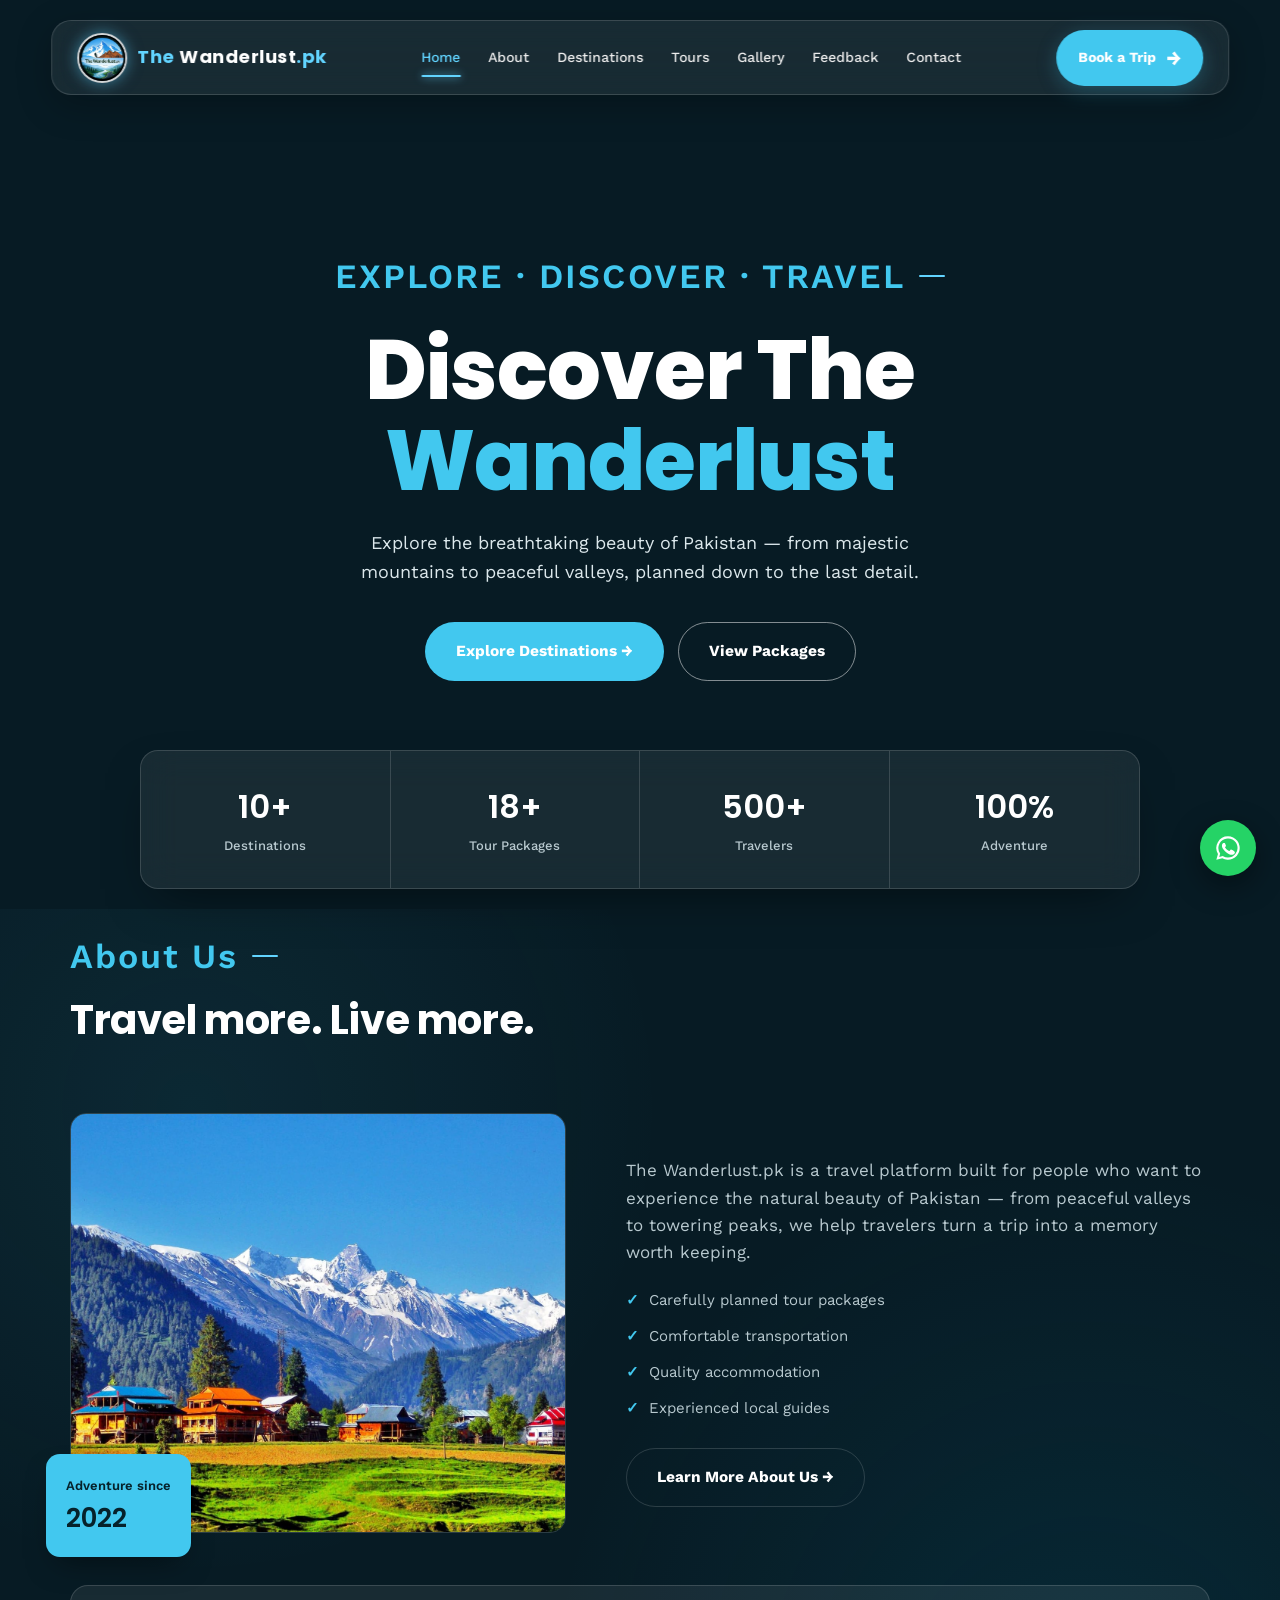
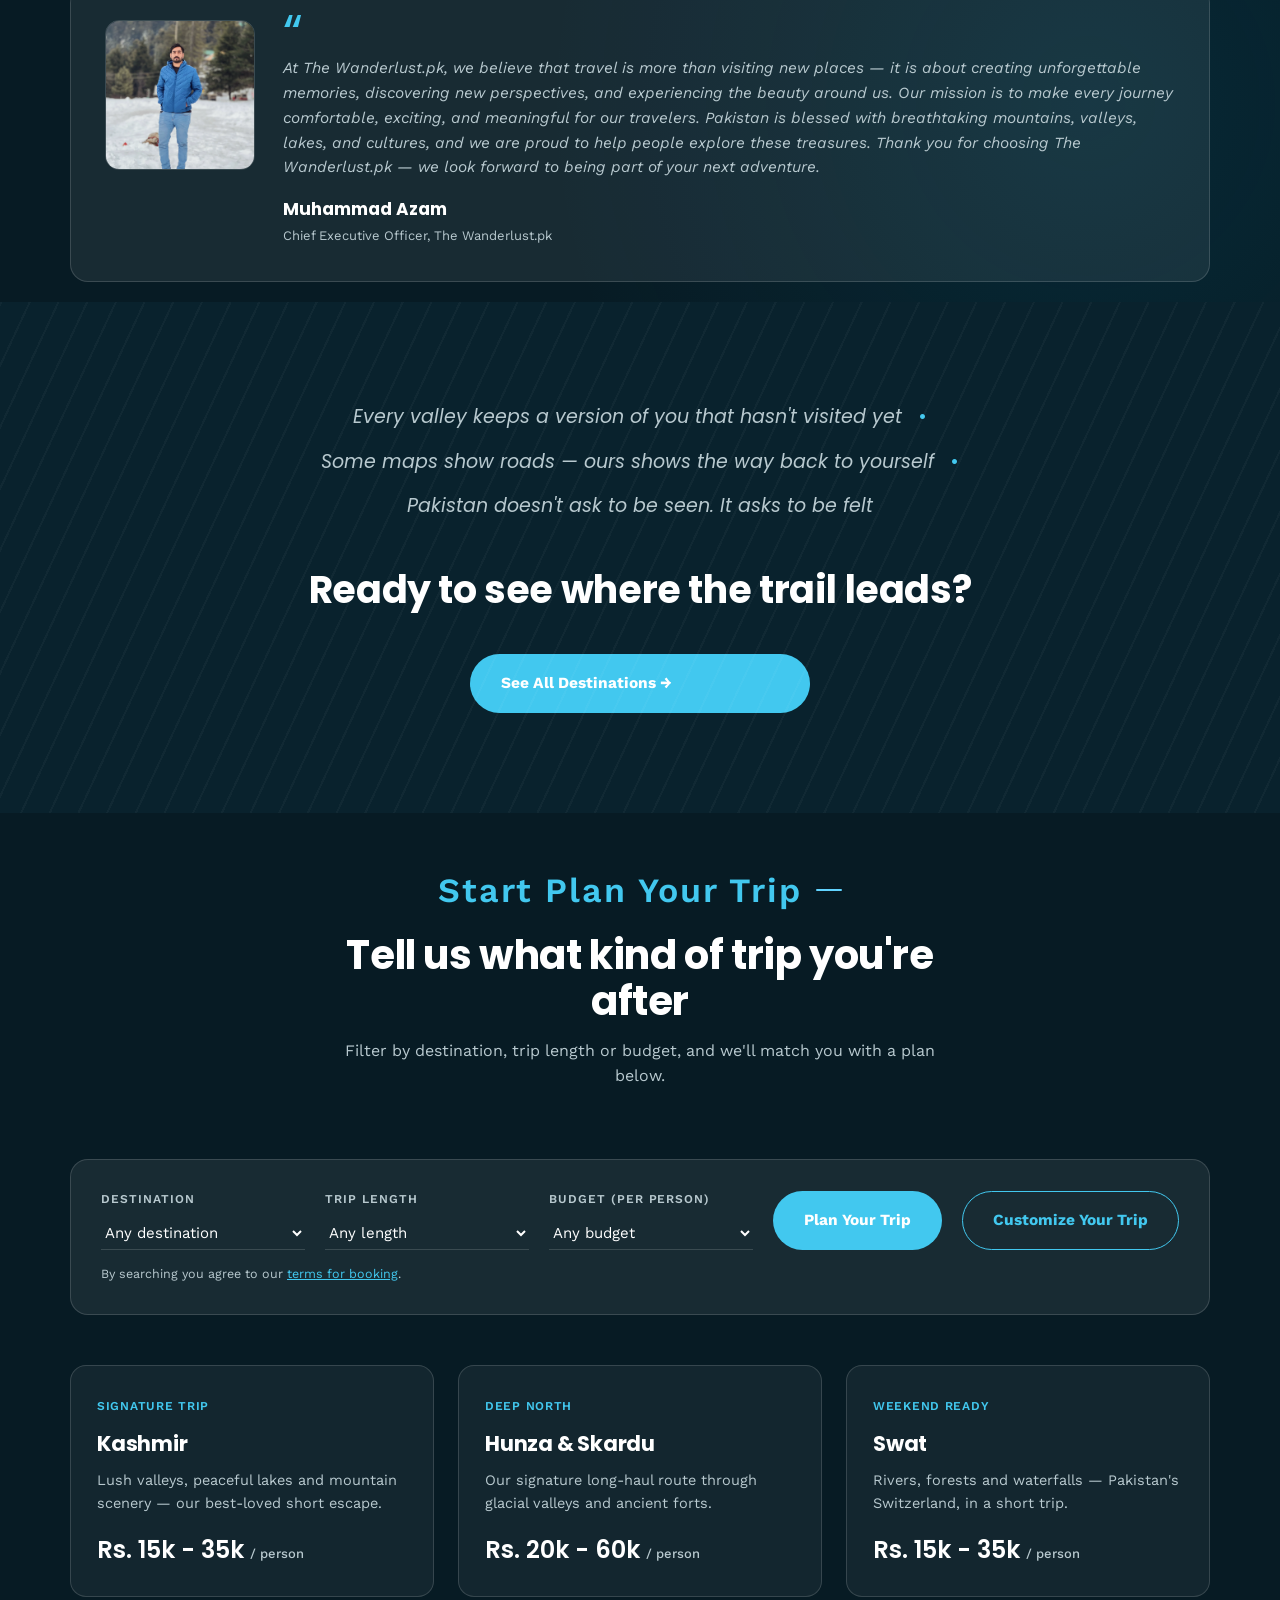
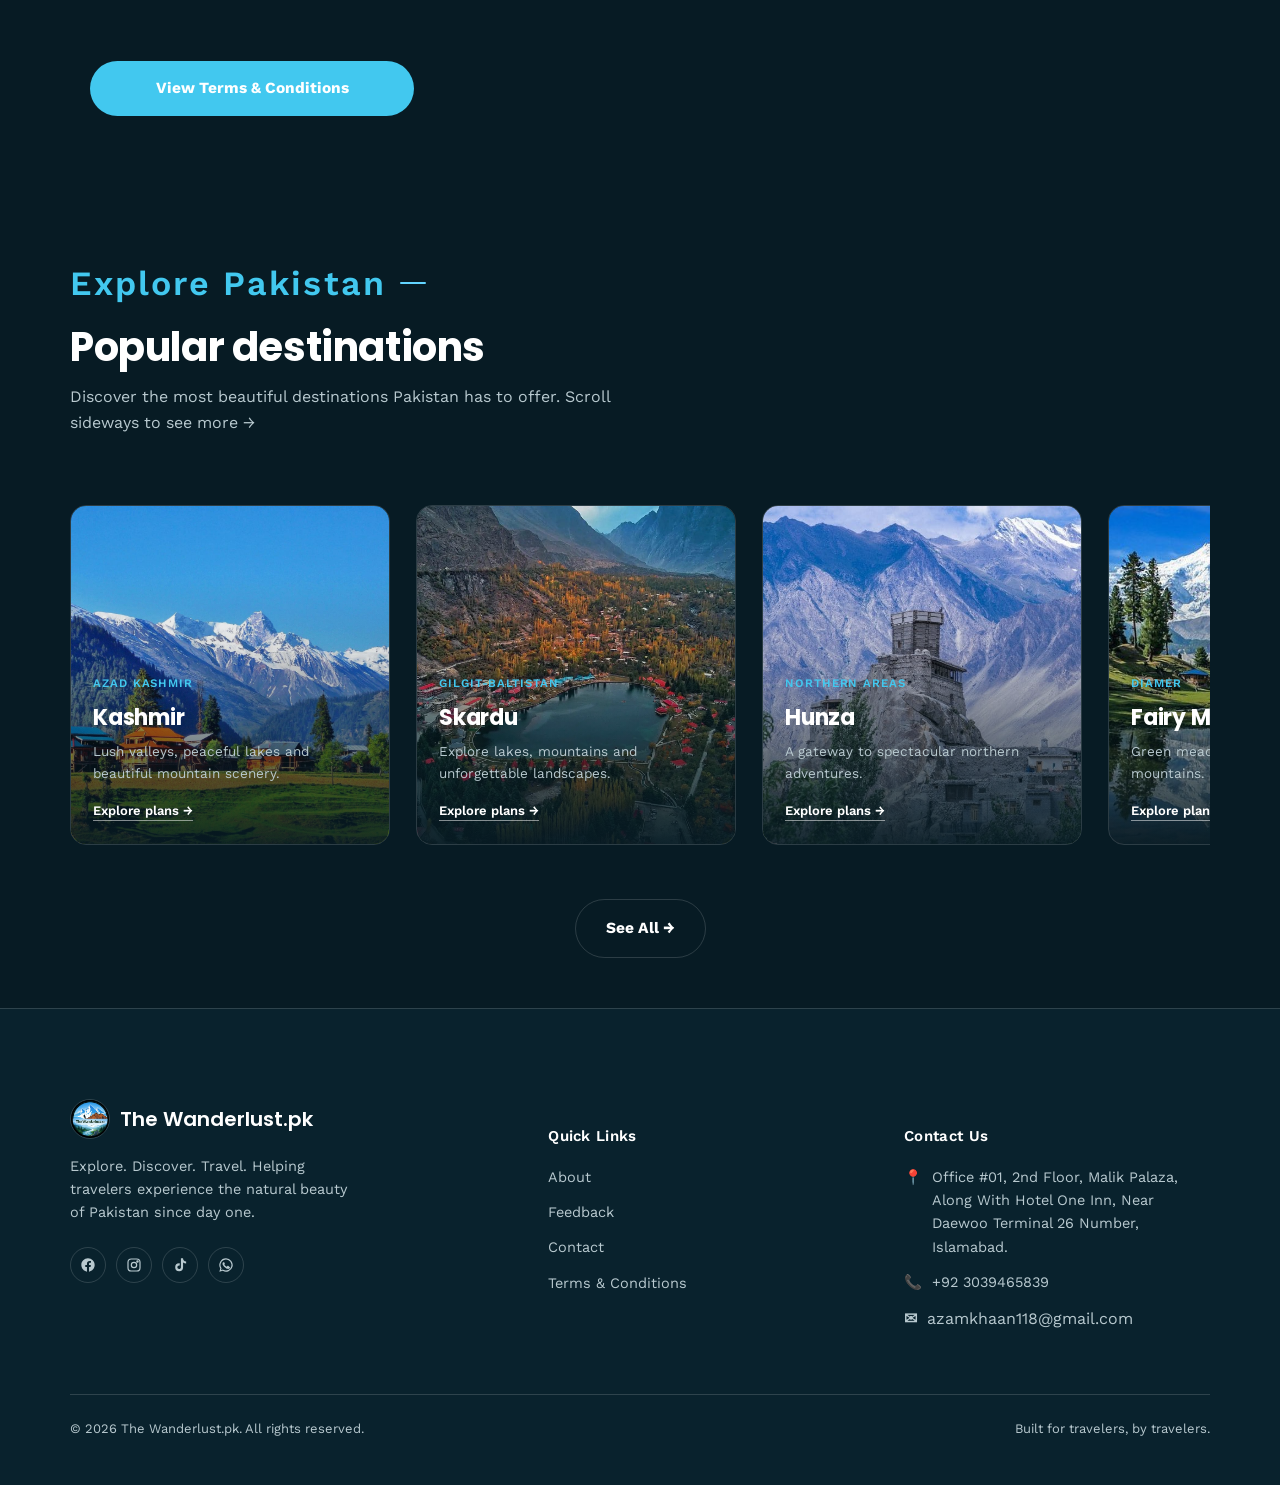
==== index.html @ 16d473d8 "Change Plan Your Trip button background color" ====
<!DOCTYPE html>
<html lang="en">

<head>
  <meta charset="UTF-8">
  <meta name="viewport" content="width=device-width, initial-scale=1.0">
  <title>The Wanderlust.pk | Explore Pakistan</title>
  <meta name="description"
    content="The Wanderlust.pk — plan guided trips to Kashmir, Hunza, Skardu, Swat and the rest of northern Pakistan.">
  <link rel="preconnect" href="https://fonts.googleapis.com">
  <link rel="preconnect" href="https://fonts.gstatic.com" crossorigin>
  <link rel="icon" type="png" href="logo.png">
  <link
    href="https://fonts.googleapis.com/css2?family=Poppins:wght@400;500;600;700;800&family=Work+Sans:wght@400;500;600;700&display=swap"
    rel="stylesheet">
  <link rel="stylesheet" href="styles.css">

  <style>
    .btn-customize {
      background: transparent;
      color: var(--cyan);
      border: 1px solid var(--cyan);
      text-decoration: none;
    }

    .btn-customize:hover {
      background: transparent;
      color: var(--cyan);
      border-color: var(--cyan);
      transform: translateY(-2px);
    }

    .btn-customize span {
      margin-left: 6px;
      font-size: 1rem;
    }

    @media (max-width: 700px) {
      .btn-customize {
        width: 100%;
        text-align: center;
      }
    }
  </style>
</head>

<body>

  <header class="navbar">
    <a href="index.html" class="logo">
      <div class="logo-circle">
        <img src="logo.jpg" alt="The Wanderlust.pk Logo">
      </div>
      <div class="logo-text"><span>The</span> Wanderlust<span>.pk</span></div>
    </a>

    <nav class="nav-links" id="navLinks">
      <a href="index.html" class="active">Home</a>
      <a href="about.html">About</a>
      <a href="destinations.html">Destinations</a>
      <a href="tours.html">Tours</a>
      <a href="Gallery.html">Gallery</a>
      <a href="feedback.html">Feedback</a>
      <a href="contact.html">Contact</a>
    </nav>

    <div class="navbar-actions">
      <a href="tours.html" class="book-btn">Book a Trip <span>→</span></a>
      <button class="menu-btn" id="menuBtn" aria-label="Open Menu">
        <span></span><span></span><span></span>
      </button>
    </div>
  </header>


  <!-- HERO -->
  <section class="hero" id="home">
    <div class="hero-slide" style="background-image:url('Skardu/IMG-20260908-WA0041.jpg'); animation-delay:0s;">
    </div>
    <div class="hero-slide" style="background-image:url('Skardu/IMG-20260908-WA0094.jpg'); animation-delay:3.57s;">
    </div>
    <div class="hero-slide" style="background-image:url('Skardu/IMG-20260908-WA0140.jpg'); animation-delay:7.14s;">
    </div>
    <div class="hero-slide"
      style="background-image:url('Skardu/IMG-20260908-WA0220 copy.jpg'); animation-delay:10.71s;">
    </div>
    <div class="hero-slide" style="background-image:url('Naran/IMG-20260908-WA0262.jpg'); animation-delay:14.29s;">
    </div>
    <div class="hero-slide" style="background-image:url('Kahsmir/IMG-20260908-WA0262.jpg'); animation-delay:17.86s;">
    </div>
    <div class="hero-slide" style="background-image:url('Kahsmir/IMG-20260908-WA0055.jpg'); animation-delay:21.43s;">
    </div>
    <div class="hero-inner">
      <div class="trail">EXPLORE · DISCOVER · TRAVEL</div>
      <h1>Discover The <em>Wanderlust</em></h1>
      <p class="lede">Explore the breathtaking beauty of Pakistan — from majestic mountains to peaceful valleys, planned
        down to the last detail.</p>
      <div class="hero-actions">
        <a href="destinations.html" class="btn btn-primary">Explore Destinations →</a>
        <a href="tours.html" class="btn btn-ghost">View Packages</a>
      </div>
    </div>
  </section>

  <div class="wrap">
    <div class="stats">
      <div><strong>10+</strong><span>Destinations</span></div>
      <div><strong>18+</strong><span>Tour Packages</span></div>
      <div><strong>500+</strong><span>Travelers</span></div>
      <div><strong>100%</strong><span>Adventure</span></div>
    </div>
  </div>

  <!-- ABOUT -->
  <section class="about" id="about">
    <div class="wrap">
      <div class="section-head">
        <div class="trail">About Us</div>
        <h2>Travel more. Live more.</h2>
      </div>
      <div class="about-grid">
        <div class="about-media">
          <img src="WhatsApp Image 2026-09-10 at 9.01.30 PM.jpeg" alt="Northern Pakistan landscape">
          <div class="badge"><span>Adventure since</span><strong>2022</strong></div>
        </div>
        <div class="about-copy">
          <p class="lead">The Wanderlust.pk is a travel platform built for people who want to experience the natural
            beauty of Pakistan — from peaceful valleys to towering peaks, we help travelers turn a trip into a memory
            worth keeping.</p>
          <ul class="checklist">
            <li>Carefully planned tour packages</li>
            <li>Comfortable transportation</li>
            <li>Quality accommodation</li>
            <li>Experienced local guides</li>
          </ul>
          <a href="about.html" class="btn btn-outline">Learn More About Us →</a>
        </div>
      </div>

      <div class="ceo-card">
        <div class="ceo-photo">
          <img src="ceo.webp" alt="Muhammad Azam, CEO of The Wanderlust.pk">
        </div>
        <div class="ceo-quote">
          <span class="quote-mark">“</span>
          <p>At The Wanderlust.pk, we believe that travel is more than visiting new places — it is about creating
            unforgettable memories, discovering new perspectives, and experiencing the beauty around us. Our mission is
            to make every journey comfortable, exciting, and meaningful for our travelers. Pakistan is blessed with
            breathtaking mountains, valleys, lakes, and cultures, and we are proud to help people explore these
            treasures. Thank you for choosing The Wanderlust.pk — we look forward to being part of your next adventure.
          </p>
          <div class="ceo-name">
            <strong>Muhammad Azam</strong>
            <span>Chief Executive Officer, The Wanderlust.pk</span>
          </div>
        </div>
      </div>
    </div>
  </section>

  <!-- SEE ALL DESTINATIONS BANNER -->
  <section class="cta-banner">
    <div class="wrap">
      <div class="phrase-row">
        <span>Every valley keeps a version of you that hasn't visited yet</span>
        <span>Some maps show roads — ours shows the way back to yourself</span>
        <span>Pakistan doesn't ask to be seen. It asks to be felt</span>
      </div>
      <h2>Ready to see where the trail leads?</h2>
      <a href="destinations.html" class="btn btn-primary">See All Destinations →</a>
    </div>
  </section>

  <!-- START PLAN YOUR TRIP -->
  <section class="section" id="plan">
    <div class="wrap">
      <div class="section-head center">
        <div class="trail" style="justify-content:center">Start Plan Your Trip</div>
        <h2>Tell us what kind of trip you're after</h2>
        <p>Filter by destination, trip length or budget, and we'll match you with a plan below.</p>
      </div>

      <div class="plan-filter">
        <div class="finder-field">
          <label>Destination</label>
          <select id="planDest">
            <option value="">Any destination</option>
            <option>Naran</option>
            <option>Kashmir</option>
            <option>Swat</option>
            <option>Kumrat</option>
            <option>Murree</option>
            <option>Hunza</option>
            <option>Fairy Meadows</option>
            <option>Skardu</option>
            <option>Astore</option>
            <option>Minimarg</option>
          </select>
        </div>
        <div class="finder-field">
          <label>Trip length</label>
          <select id="planDays">
            <option value="">Any length</option>
            <option value="3">3 Days</option>
            <option value="4">4 Days</option>
            <option value="5">5 Days</option>
            <option value="6">6 Days</option>
            <option value="7">7 Days</option>
            <option value="8">8 Days</option>
          </select>
        </div>
        <div class="finder-field">
          <label>Budget (per person)</label>
          <select id="planBudget">
            <option value="">Any budget</option>
            <option value="20000">Up to Rs. 20,000</option>
            <option value="28000">Up to Rs. 28,000</option>
            <option value="36000">Up to Rs. 36,000</option>
            <option value="41000">Up to Rs. 41,000</option>
          </select>
        </div>
        <a href="tours.html" id="planTripBtn" class="btn btn-primary">Plan Your Trip</a>
        <a href="https://wa.me/923039465839?text=Hello%20The%20Wanderlust.pk%21%20I%20would%20like%20to%20customize%20my%20trip.%20Please%20help%20me%20plan%20a%20trip%20according%20to%20my%20destination%2C%20dates%2C%20duration%2C%20group%20size%2C%20and%20budget."
          class="btn btn-customize" target="_blank" rel="noopener">
          Customize Your Trip </a>
        <p class="terms-note">By searching you agree to our <a href="terms.html" target="_blank">terms for booking</a>.
        </p>
      </div>

      <div class="trip-cards">
        <div class="trip-card">

          <span class="tag">SIGNATURE TRIP</span>
          <h3>Kashmir </h3>
          <p>Lush valleys, peaceful lakes and mountain scenery — our best-loved short escape.</p>
          <div class="price">Rs. 15k - 35k <span>/ person</span></div>
        </div>
        <div class="trip-card">
          <span class="tag">DEEP NORTH</span>
          <h3>Hunza &amp; Skardu </h3>
          <p>Our signature long-haul route through glacial valleys and ancient forts.</p>
          <div class="price">Rs. 20k - 60k <span>/ person</span></div>
        </div>
        <div class="trip-card">
          <span class="tag">WEEKEND READY</span>
          <h3>Swat</h3>
          <p>Rivers, forests and waterfalls — Pakistan's Switzerland, in a short trip.</p>
          <div class="price">Rs. 15k - 35k <span>/ person </span></div>
        </div>
        <div class="cta-buttons">
          <a href="terms.html" class="btn btn-primary" target="_blank">View Terms &
            Conditions</a>
        </div>
      </div>

    </div>
  </section>

  <!-- DESTINATIONS -->
  <section class="section" id="destinations">
    <div class="wrap">
      <div class="section-head">
        <div class="trail">Explore Pakistan</div>
        <h2>Popular destinations</h2>
        <p>Discover the most beautiful destinations Pakistan has to offer. Scroll sideways to see more →</p>
      </div>
      <div class="dest-grid">
        <a class="dest-card" href="tours.html">
          <img src="WhatsApp Image 2026-09-10 at 9.01.30 PM.jpeg" alt="Kashmir">
          <div class="dest-body">
            <div class="region">AZAD KASHMIR</div>
            <h3>Kashmir</h3>
            <p>Lush valleys, peaceful lakes and beautiful mountain scenery.</p>
            <span class="go">Explore plans →</span>
          </div>
        </a>
        <a class="dest-card" href="tours.html">
          <img src="WhatsApp Image 2026-09-10 at 9.14.26 PM.jpeg" alt="Skardu">
          <div class="dest-body">
            <div class="region">GILGIT-BALTISTAN</div>
            <h3>Skardu</h3>
            <p>Explore lakes, mountains and unforgettable landscapes.</p>
            <span class="go">Explore plans →</span>
          </div>
        </a>
        <a class="dest-card" href="tours.html">
          <img src="WhatsApp Image 2026-09-10 at 9.17.02 PM copy.jpeg" alt="Hunza">
          <div class="dest-body">
            <div class="region">NORTHERN AREAS</div>
            <h3>Hunza</h3>
            <p>A gateway to spectacular northern adventures.</p>
            <span class="go">Explore plans →</span>
          </div>
        </a>
        <a class="dest-card" href="tours.html">
          <img src="WhatsApp Image 2026-09-10 at 9.13.45 PM.jpeg" alt="Fairy Meadows">
          <div class="dest-body">
            <div class="region">DIAMER</div>
            <h3>Fairy Meadows</h3>
            <p>Green meadows surrounded by towering mountains.</p>
            <span class="go">Explore plans →</span>
          </div>
        </a>
        <a class="dest-card" href="tours.html">
          <img src="WhatsApp Image 2026-09-10 at 9.06.08 PM.jpeg" alt="Naran and Kaghan">
          <div class="dest-body">
            <div class="region">KHYBER PAKHTUNKHWA</div>
            <h3>Naran &amp; Kaghan</h3>
            <p>Scenic valleys, lakes and beautiful mountain views.</p>
            <span class="go">Explore plans →</span>
          </div>
        </a>
        <a class="dest-card" href="tours.html">
          <img src="WhatsApp Image 2026-09-10 at 9.08.07 PM.jpeg" alt="Swat">
          <div class="dest-body">
            <div class="region">KHYBER PAKHTUNKHWA</div>
            <h3>Swat</h3>
            <p>Rivers, forests, waterfalls and scenic valleys.</p>
            <span class="go">Explore plans →</span>
          </div>
        </a>
      </div>
      <div class="see-all-row">
        <a href="destinations.html" class="btn btn-outline">See All →</a>
      </div>
    </div>
  </section>

  <!-- FOOTER -->
  <footer id="contact">
    <div class="wrap">
      <div class="footer-grid">
        <div>
          <div class="footer-logo"><span class="logo-mark"><img src="logo.jpg" alt="The Wanderlust.pk logo"></span>The
            Wanderlust.pk</div>
          <p class="tag">Explore. Discover. Travel. Helping travelers experience the natural beauty of Pakistan since
            day one.</p>
          <div class="social-row">
            <a href="https://web.facebook.com/people/The-Wanderlustpk/100090912350162/?ref=PROFILE_EDIT_xav_ig_profile_page_web"
              target="_blank" rel="noopener" aria-label="Facebook">
              <svg viewBox="0 0 24 24" width="16" height="16" fill="currentColor">
                <path
                  d="M22 12.06C22 6.5 17.52 2 12 2S2 6.5 2 12.06c0 5 3.66 9.15 8.44 9.94v-7.03H7.9v-2.91h2.54V9.85c0-2.5 1.49-3.89 3.78-3.89 1.1 0 2.24.2 2.24.2v2.46h-1.26c-1.24 0-1.63.77-1.63 1.56v1.88h2.78l-.44 2.91h-2.34V22c4.78-.79 8.44-4.94 8.44-9.94Z" />
              </svg>
            </a>
            <a href="https://www.instagram.com/the_wanderlust.pk/" target="_blank" rel="noopener"
              aria-label="Instagram">
              <svg viewBox="0 0 24 24" width="16" height="16" fill="none" stroke="currentColor" stroke-width="1.8">
                <rect x="3" y="3" width="18" height="18" rx="5" />
                <circle cx="12" cy="12" r="4" />
                <circle cx="17.2" cy="6.8" r="1" />
              </svg>
            </a>
            <a href="https://www.tiktok.com/@thewanderlust.pk?_r=1&_t=ZN-99Yzkz6ERDq" target="_blank" rel="noopener"
              aria-label="TikTok">
              <svg viewBox="0 0 24 24" width="16" height="16" fill="currentColor">
                <path
                  d="M16.5 2h-3.1v13.3c0 1.5-1.2 2.7-2.7 2.7a2.7 2.7 0 0 1-2.7-2.7 2.7 2.7 0 0 1 2.7-2.7c.3 0 .6 0 .9.1v-3.2a5.9 5.9 0 0 0-.9-.1A5.9 5.9 0 0 0 4.8 15.3a5.9 5.9 0 0 0 5.9 5.9 5.9 5.9 0 0 0 5.9-5.9V8.4a8 8 0 0 0 4.6 1.4V6.7a4.9 4.9 0 0 1-4.7-4.7Z" />
              </svg>
            </a>
            <a href="https://wa.me/923039465839" target="_blank" rel="noopener" aria-label="WhatsApp">
              <svg viewBox="0 0 24 24" width="16" height="16" fill="currentColor">
                <path
                  d="M12 2a10 10 0 0 0-8.6 15.1L2 22l5.1-1.3A10 10 0 1 0 12 2Zm0 18.2a8.2 8.2 0 0 1-4.2-1.1l-.3-.2-3 .8.8-2.9-.2-.3A8.2 8.2 0 1 1 12 20.2Zm4.5-6.1c-.2-.1-1.5-.7-1.7-.8-.2-.1-.4-.1-.6.1-.2.2-.7.8-.8 1-.2.2-.3.2-.5.1a6.7 6.7 0 0 1-2-1.2 7.4 7.4 0 0 1-1.4-1.7c-.1-.2 0-.4.1-.5l.4-.4c.1-.1.2-.3.2-.4.1-.2 0-.3 0-.5l-.7-1.7c-.2-.4-.4-.4-.6-.4h-.5c-.2 0-.5.1-.7.3-.2.2-.9.9-.9 2.2s1 2.6 1.1 2.7c.1.2 2 3 4.7 4.2.7.3 1.2.5 1.6.6.7.2 1.3.2 1.8.1.5-.1 1.5-.6 1.7-1.2.2-.6.2-1.1.2-1.2-.1-.1-.2-.2-.5-.3Z" />
              </svg>
            </a>
          </div>
        </div>
        <div>
          <h5>Quick Links</h5>
          <ul>
            <li><a href="about.html">About</a></li>
            <li><a href="feedback.html" id="feedback">Feedback</a></li>
            <li><a href="contact.html">Contact</a></li>
            <li><a href="terms.html" target="_blank"> Terms & Conditions </a></li>
          </ul>
        </div>
        <div>
          <h5>Contact Us</h5>
          <ul class="contact-list">
            <li><span class="ic">📍</span> Office #01, 2nd Floor, Malik Palaza,
              Along With Hotel One Inn, Near Daewoo Terminal 26 Number, Islamabad. </li>
            <li><span class="ic">📞</span> +92 3039465839</li>
            <a href="https://mail.google.com/mail/?view=cm&fs=1&to=azamkhaan118@gmail.com" target="_blank"
              rel="noopener">
              <strong>✉</strong>&nbsp; azamkhaan118@gmail.com
            </a>
            <li>
          </ul>
        </div>
      </div>

      <button class="top-btn" id="topBtn" aria-label="Back to top">↑</button>
      <a href="https://wa.me/923039465839" target="_blank" rel="noopener" class="wa-float"
        aria-label="Chat on WhatsApp"><svg viewBox="0 0 24 24" fill="currentColor">
          <path
            d="M12 2a10 10 0 0 0-8.6 15.1L2 22l5.1-1.3A10 10 0 1 0 12 2Zm0 18.2a8.2 8.2 0 0 1-4.2-1.1l-.3-.2-3 .8.8-2.9-.2-.3A8.2 8.2 0 1 1 12 20.2Zm4.5-6.1c-.2-.1-1.5-.7-1.7-.8-.2-.1-.4-.1-.6.1-.2.2-.7.8-.8 1-.2.2-.3.2-.5.1a6.7 6.7 0 0 1-2-1.2 7.4 7.4 0 0 1-1.4-1.7c-.1-.2 0-.4.1-.5l.4-.4c.1-.1.2-.3.2-.4.1-.2 0-.3 0-.5l-.7-1.7c-.2-.4-.4-.4-.6-.4h-.5c-.2 0-.5.1-.7.3-.2.2-.9.9-.9 2.2s1 2.6 1.1 2.7c.1.2 2 3 4.7 4.2.7.3 1.2.5 1.6.6.7.2 1.3.2 1.8.1.5-.1 1.5-.6 1.7-1.2.2-.6.2-1.1.2-1.2-.1-.1-.2-.2-.5-.3Z" />
        </svg></a>

      <div class="footer-bottom">
        <span>© 2026 The Wanderlust.pk. All rights reserved.</span>
        <span>Built for travelers, by travelers.</span>
      </div>
      <script src="common.js"></script>
      <script src="animation-stats.js"></script>
      <script src="tours-page.js"></script>
      <script>
        // Plan Your Trip: send the selected filters to tours.html as URL params
        (function () {
          var btn = document.getElementById('planTripBtn');
          if (!btn) return;
          btn.addEventListener('click', function (e) {
            e.preventDefault();
            var params = new URLSearchParams();
            var dest = document.getElementById('planDest').value;
            var days = document.getElementById('planDays').value;
            var budget = document.getElementById('planBudget').value;
            if (dest) params.set('dest', dest);
            if (days) params.set('days', days);
            if (budget) params.set('budget', budget);
            var qs = params.toString();
            window.location.href = 'tours.html' + (qs ? '?' + qs : '');
          });
        })();
      </script>
  </footer>



</body>

</html>
---- styles.css ----
:root {
  --dark: #071b24;
  --dark-2: #09222d;
  --blue: #087ea4;
  --cyan: #42c8ef;
  --light-blue: #62d4ff;
  --soft: #b8c9cf;
  --white: #ffffff;
  --ink: #06222b;
  --glass: rgba(255, 255, 255, .07);
  --glass-2: rgba(255, 255, 255, .05);
  --border: rgba(255, 255, 255, .15);
  --shadow: 0 20px 50px -20px rgba(0, 0, 0, .55);
}

/* Elements that always sit on the photo hero stay fixed regardless of theme —
   see hardcoded colors on .hero, .hero-actions .btn-ghost, .navbar, .wa-float */
* {
  box-sizing: border-box;
}

html {
  scroll-behavior: smooth;
}

body {
  margin: 0;
  font-family: 'Work Sans', sans-serif;
  color: var(--soft);
  background: var(--dark);
  line-height: 1.6;
  overflow-x: hidden;
  transition: background-color .35s ease, color .35s ease;
}

body * {
  transition: background-color .3s ease, border-color .3s ease, color .3s ease;
}

h1,
h2,
h3,
h4 {
  font-family: 'Poppins', sans-serif;
  font-weight: 700;
  margin: 0;
  color: var(--white);
  letter-spacing: -0.01em;
}

p {
  margin: 0;
}

a {
  color: inherit;
  text-decoration: none;
}

img {
  max-width: 100%;
  display: block;
}

ul {
  margin: 0;
  padding: 0;
  list-style: none;
}

button {
  font-family: inherit;
  cursor: pointer;
}

.wrap {
  max-width: 1180px;
  margin: 0 auto;
  padding: 20px 20px;
}

@media (max-width:480px) {
  .wrap {
    padding: 20px 16px;
  }
}

:focus-visible {
  outline: 2px solid var(--cyan);
  outline-offset: 3px;
}

@media (prefers-reduced-motion: reduce) {
  * {
    animation-duration: 0.001ms !important;
    transition-duration: 0.001ms !important;
  }
}

/* ---------- trail rule (motif) ---------- */
.trail {
  display: flex;
  align-items: center;
  gap: 10px;
  color: var(--cyan);
  font-weight: 600;
  font-size: 34px;
  letter-spacing: .06em;
}


/* ===================== ANIMATIONS ===================== */

/* Scroll-reveal for cards, steps, pills etc. */
.reveal-pre {
  opacity: 0;
  transform: translateY(24px);
  transition: opacity .6s cubic-bezier(.2,.7,.2,1), transform .6s cubic-bezier(.2,.7,.2,1);
}
.reveal-pre.reveal-in {
  opacity: 1;
  transform: translateY(0);
}

/* Section eyebrow (.trail) fades in and draws its underline */
.trail {
  opacity: 0;
  transform: translateY(10px);
  transition: opacity .5s ease, transform .5s ease;
}
.trail.trail-in {
  opacity: 1;
  transform: translateY(0);
}
.trail::after {
  content: "";
  display: block;
  width: 26px;
  height: 2px;
  margin-left: 4px;
  background: var(--light-blue);
  border-radius: 2px;
  transform-origin: left center;
  transform: scaleX(0);
  transition: transform .6s ease .15s;
}
.trail.trail-in::after {
  transform: scaleX(1);
}

/* Section heading + subtext fade in right after their eyebrow label */
.section-head h2,
.section-head p {
  opacity: 0;
  transform: translateY(16px);
  transition: opacity .6s ease .15s, transform .6s ease .15s;
}
.section-head .trail.trail-in ~ h2,
.section-head .trail.trail-in ~ p {
  opacity: 1;
  transform: translateY(0);
}

/* Hero + page-intro entrance animation on load */
@keyframes riseIn {
  from { opacity: 0; transform: translateY(28px); }
  to   { opacity: 1; transform: translateY(0); }
}
.hero .trail,
.page-intro .trail { animation: riseIn .7s ease .1s both; }
.hero h1,
.page-intro h1 { animation: riseIn .8s ease .25s both; }
.hero p.lede,
.page-intro p.sub { animation: riseIn .8s ease .4s both; }
.hero-actions { animation: riseIn .8s ease .55s both; }

/* Button micro-interactions */
.btn, .book-btn, .primary-btn, .dp-view-btn, .tl-view-btn, .finder-go, .clear-filters-btn {
  transition: transform .18s ease, background .18s ease, color .18s ease, border-color .18s ease, box-shadow .18s ease;
}
.dp-view-btn:hover, .tl-view-btn:hover, .finder-go:hover {
  transform: translateY(-2px);
}

/* Card image hover zoom (pairs with existing card-lift hover rules below) */
.dest-card img, .dp-photo img, .tl-photo img {
  transition: transform .6s ease;
}

/* Gentle pulse ring on the WhatsApp float button to draw the eye */
@keyframes waPulse {
  0%   { box-shadow: 0 0 0 0 rgba(37, 211, 102, .55); }
  70%  { box-shadow: 0 0 0 16px rgba(37, 211, 102, 0); }
  100% { box-shadow: 0 0 0 0 rgba(37, 211, 102, 0); }
}
.wa-float {
  animation: waPulse 2.6s ease-out infinite;
}
.wa-float:hover {
  animation: none;
  transform: scale(1.08);
}


/* ---------- HEADER (floating glass pill) ---------- */
header {
  position: fixed;
  top: 18px;
  left: 0;
  right: 0;
  z-index: 50;
  display: flex;
  justify-content: center;
}

.nav {
  display: flex;
  align-items: center;
  justify-content: space-between;
  width: 92%;
  max-width: 1180px;
  padding: 14px 26px;
  background: var(--glass);
  border: 1px solid var(--border);
  backdrop-filter: blur(18px);
  -webkit-backdrop-filter: blur(18px);
  border-radius: 20px;
  box-shadow: 0 10px 35px rgba(0, 0, 0, .35);
}

.logo {
  display: flex;
  align-items: center;
  gap: 10px;
  font-family: 'Poppins', sans-serif;
  font-weight: 600;
  font-size: 18px;
  color: var(--white);
}

.logo-mark {
  width: 40px;
  height: 40px;
  border-radius: 50%;
  overflow: hidden;
  border: 1px solid var(--border);
  flex-shrink: 0;
}

.logo-mark img {
  width: 100%;
  height: 100%;
  object-fit: cover;
}

.nav-links {
  display: flex;
  gap: 28px;
  font-size: 14.5px;
  font-weight: 500;
}

.nav-links a {
  position: relative;
  padding: 4px 0;
  color: var(--soft);
}

.nav-links a:hover {
  color: var(--cyan);
}

.nav-cta {
  display: flex;
  align-items: center;
  gap: 6px;
  background: var(--cyan);
  color: var(--ink);
  padding: 11px 20px;
  border-radius: 30px;
  font-size: 14px;
  font-weight: 700;
  border: 1px solid var(--cyan);
  transition: background .2s ease, transform .18s ease;
}

.nav-cta:hover {
  background: var(--light-blue);
  transform: translateY(-1px);
}

.nav-toggle {
  display: none;
  background: none;
  border: none;
  font-size: 24px;
  color: var(--white);
}

@media (max-width:900px) {
  .nav-links {
    display: none;
  }

  .nav-toggle {
    display: block;
  }
}

/* ---------- HERO (fixed pixel sizing) ---------- */
.hero {
  position: relative;
  height: 820px;
  overflow: hidden;
  display: flex;
  align-items: center;
  justify-content: center;
  text-align: center;
  color: var(--white);
  padding: 0 24px;
  background: var(--dark);
}

.hero-slide {
  position: absolute;
  inset: 0;
  z-index: 0;
  background-size: cover;
  background-position: center;
  opacity: 0;
  animation: heroFade 25s infinite;
}

.hero::after {
  content: "";
  position: absolute;
  inset: 0;
  z-index: 1;
  background: linear-gradient(180deg, rgba(7, 27, 36, .6) 0%, rgba(7, 27, 36, .78) 55%, rgba(7, 27, 36, .97) 100%);
}

@keyframes heroFade {
  0% {
    opacity: 0;
  }

  4% {
    opacity: 1;
  }

  20% {
    opacity: 1;
  }

  28% {
    opacity: 0;
  }

  100% {
    opacity: 0;
  }
}

@media (prefers-reduced-motion: reduce) {
  .hero-slide {
    animation: none;
    opacity: 0;
  }

  .hero-slide:first-child {
    opacity: 1;
  }
}

.hero-inner {
  max-width: 760px;
  padding-top: 110px;
  position: relative;
  z-index: 2;
}

.hero .trail {
  justify-content: center;
  color: var(--cyan);
  margin-bottom: 22px;
}

.hero h1 {
  font-size: clamp(46px, 7vw, 84px);
  line-height: 1.08;
  color: #ffffff;
  font-weight: 800;
}

.hero h1 em {
  font-style: normal;
  color: var(--cyan);
  font-weight: 800;
}

.hero p.lede {
  margin: 22px auto 0;
  max-width: 560px;
  font-size: 18px;
  color: #dce8ec;
}

.hero-actions {
  margin-top: 36px;
  display: flex;
  gap: 14px;
  justify-content: center;
  flex-wrap: wrap;
}

.btn {
  display: inline-flex;
  align-items: center;
  gap: 8px;
  padding: 16px 30px;
  border-radius: 30px;
  font-weight: 700;
  font-size: 15.5px;
  border: 1px solid transparent;
  transition: transform .18s ease, background .18s ease, color .18s ease, border-color .18s ease;
}

.btn:hover {
  transform: translateY(-2px);
}

.btn-primary {
  background: var(--cyan);
  color: #ffffff;
}

.btn-primary:hover {
  background: var(--light-blue);
}

.btn-ghost {
  border-color: rgba(255, 255, 255, .5);
  color: #ffffff;
  background: transparent;
}

.btn-ghost:hover {
  background: rgba(255, 255, 255, .14);
  border-color: #ffffff;
}

.btn-outline {
  border-color: var(--border);
  color: var(--white);
}

.btn-outline:hover {
  border-color: var(--cyan);
  color: var(--cyan);
}

@media (max-width:700px) {
  .hero {
    height: 640px;
  }

  .hero-inner {
    padding-top: 90px;
  }
}

@media (max-width:460px) {
  .hero {
    height: 560px;
  }
}

/* ---------- STATS ---------- */
.stats {
  max-width: 1000px;
  margin: -90px auto 0;
  position: relative;
  z-index: 5;
  background: var(--glass);
  border: 1px solid var(--border);
  backdrop-filter: blur(18px);
  -webkit-backdrop-filter: blur(18px);
  border-radius: 18px;
  display: grid;
  grid-template-columns: repeat(4, 1fr);
  box-shadow: var(--shadow);
}

.stats div {
  padding: 30px 18px;
  text-align: center;
  border-right: 1px solid var(--border);
}

.stats div:last-child {
  border-right: none;
}

.stats strong {
  display: block;
  font-family: 'Poppins', sans-serif;
  font-size: 32px;
  color: var(--white);
  font-weight: 600;
}

.stats span {
  font-size: 13px;
  color: var(--soft);
  font-weight: 500;
}

@media (max-width:700px) {
  .stats {
    grid-template-columns: repeat(2, 1fr);
    margin-top: -70px;
    border-radius: 14px;
  }

  .stats div {
    border-right: 1px solid var(--border);
    border-bottom: 1px solid var(--border);
  }

  .stats div:nth-child(2n) {
    border-right: none;
  }
}

/* ---------- FINDER BAR ---------- */
.finder-section {
  padding: 70px 0 40px;
}

.finder {
  background: var(--glass);
  border: 1px solid var(--border);
  border-radius: 18px;
  padding: 26px 30px;
  display: flex;
  flex-wrap: wrap;
  align-items: end;
  gap: 22px;
  color: var(--white);
}

.finder-field {
  flex: 1 1 170px;
  min-width: 150px;
}

.finder-field label {
  display: flex;
  align-items: center;
  gap: 6px;
  font-size: 12px;
  text-transform: uppercase;
  letter-spacing: .08em;
  color: var(--soft);
  margin-bottom: 8px;
  font-weight: 600;
}

.finder-field select,
.finder-field input {
  width: 100%;
  background: transparent;
  border: none;
  border-bottom: 1px solid var(--border);
  color: var(--white);
  font-size: 15px;
  padding: 6px 0;
  font-family: inherit;
}

.finder-field select option {
  color: var(--ink);
}

.finder-field select:focus,
.finder-field input:focus {
  outline: none;
  border-bottom-color: var(--cyan);
}

.finder-go {
  background: var(--cyan);
  color: var(--ink);
  border: none;
  padding: 14px 26px;
  border-radius: 30px;
  font-weight: 700;
  font-size: 14px;
  display: flex;
  align-items: center;
  gap: 8px;
  white-space: nowrap;
}

.finder-go:hover {
  background: var(--light-blue);
}

@media (max-width:700px) {
  .finder {
    flex-direction: column;
    align-items: stretch;
  }
}

/* ---------- SECTION HEADS ---------- */
.section {
  padding: 30px 0;
}

.section-head {
  max-width: 600px;
  margin-bottom: 70px;
}

.section-head.center {
  margin-left: auto;
  margin-right: auto;
  text-align: center;
}

.section-head .trail {
  margin-bottom: 14px;
}

.section-head.center .trail {
  justify-content: center;
}

.section-head h2 {
  font-size: clamp(28px, 3.4vw, 40px);
  line-height: 1.15;
}

.section-head p {
  margin-top: 14px;
  color: var(--soft);
  font-size: 16px;
}

/* ---------- ABOUT ---------- */
.about {
  background:
    radial-gradient(circle at 15% 20%, rgba(66, 200, 239, .08), transparent 35%),
    radial-gradient(circle at 85% 80%, rgba(8, 126, 164, .14), transparent 40%),
    var(--dark);
}

.about-grid {
  display: grid;
  grid-template-columns: 0.85fr 1fr;
  gap: 60px;
  align-items: center;
}

.about-media {
  position: relative;
}

.about-media img {
  border-radius: 16px;
  width: 100%;
  height: 420px;
  object-fit: cover;
  border: 1px solid var(--border);
}

.badge {
  position: absolute;
  left: -24px;
  bottom: -24px;
  background: var(--cyan);
  color: var(--ink);
  padding: 18px 20px;
  border-radius: 14px;
  font-family: 'Poppins', sans-serif;
  text-align: left;
  box-shadow: 0 14px 30px -12px rgba(0, 0, 0, .5);
}

.badge strong {
  display: block;
  font-size: 26px;
  font-weight: 600;
}

.badge span {
  font-size: 13px;
  font-family: 'Work Sans', sans-serif;
  font-weight: 600;
}

.about-copy p.lead {
  font-size: 17px;
  color: var(--soft);
  margin: 18px 0 22px;
}

.checklist {
  display: grid;
  gap: 12px;
  margin-bottom: 28px;
}

.checklist li {
  display: flex;
  gap: 10px;
  font-size: 15px;
  color: var(--soft);
}

.checklist li::before {
  content: "✓";
  color: var(--cyan);
  font-weight: 700;
}

/* CEO card */
.ceo-card {
  margin-top: 52px;
  background: var(--glass);
  border: 1px solid var(--border);
  border-radius: 18px;
  padding: 34px;
  display: grid;
  grid-template-columns: 150px 1fr;
  gap: 28px;
}

.ceo-photo {
  width: 150px;
  height: 150px;
  border-radius: 14px;
  overflow: hidden;
  border: 1px solid var(--border);
}

.ceo-photo img {
  width: 100%;
  height: 100%;
  object-fit: cover;
}

.ceo-quote {
  position: relative;
}

.ceo-quote .quote-mark {
  font-family: 'Poppins', sans-serif;
  font-size: 52px;
  color: var(--cyan);
  line-height: 0.5;
  display: block;
  margin-bottom: 10px;
}

.ceo-quote p {
  font-size: 15.5px;
  color: var(--soft);
  font-style: italic;
}

.ceo-name {
  margin-top: 16px;
  font-size: 15px;
}

.ceo-name strong {
  display: block;
  font-family: 'Poppins', sans-serif;
  font-style: normal;
  color: var(--white);
  font-size: 17px;
}

.ceo-name span {
  color: var(--soft);
  font-size: 13px;
}

@media (max-width:860px) {
  .about-grid {
    grid-template-columns: 1fr;
  }

  .ceo-card {
    grid-template-columns: 1fr;
    text-align: left;
  }

  .ceo-photo {
    width: 110px;
    height: 110px;
  }

  .badge {
    left: 16px;
    bottom: 16px;
  }
}

/* ---------- CTA BANNER (see all destinations) ---------- */
.cta-banner {
  background: var(--dark-2);
  color: var(--white);
  text-align: center;
  padding: 80px 0;
  position: relative;
  overflow: hidden;
}

.cta-banner::before {
  content: "";
  position: absolute;
  inset: 0;
  background-image: repeating-linear-gradient(115deg, rgba(255, 255, 255, 0.03) 0 2px, transparent 2px 26px);
  pointer-events: none;
}

.phrase-row {
  display: flex;
  flex-wrap: wrap;
  justify-content: center;
  gap: 14px 30px;
  max-width: 900px;
  margin: 0 auto 38px;
}

.phrase-row span {
  font-family: 'Poppins', sans-serif;
  font-style: italic;
  font-size: 19px;
  color: var(--soft);
}

.phrase-row span:not(:last-child)::after {
  content: "•";
  margin-left: 16px;
  color: var(--cyan);
  font-style: normal;
}

.cta-banner h2 {
  color: var(--white);
  font-size: clamp(26px, 3.6vw, 38px);
  margin-bottom: 34px;
}

/* ---------- START PLAN / FILTER ---------- */
.plan-filter {
  background: var(--glass);
  border: 1px solid var(--border);
  border-radius: 18px;
  padding: 30px;
  display: flex;
  flex-wrap: wrap;
  gap: 20px;
  align-items: end;
  margin-bottom: 50px;
}

.plan-filter .finder-field label {
  color: var(--soft);
}

.plan-filter .finder-field select,
.plan-filter .finder-field input {
  color: var(--white);
  border-bottom: 1px solid var(--border);
}

.terms-note {
  flex-basis: 100%;
  order: 5;
  font-size: 12.5px;
  color: var(--soft);
  margin-top: -6px;
}

.terms-note a {
  color: var(--cyan);
  text-decoration: underline;
}

.trip-cards {
  display: grid;
  grid-template-columns: repeat(3, 1fr);
  gap: 24px;
}

.trip-card {
  border: 1px solid var(--border);
  border-radius: 16px;
  padding: 26px;
  background: var(--glass-2);
  transition: border-color .2s ease, transform .2s ease;
}

.trip-card:hover {
  border-color: var(--cyan);
  transform: translateY(-4px);
}

.trip-card .tag {
  font-size: 12px;
  letter-spacing: .06em;
  color: var(--cyan);
  font-weight: 600;
}

.trip-card h3 {
  font-size: 21px;
  margin: 10px 0 8px;
}

.trip-card p {
  color: var(--soft);
  font-size: 14.5px;
  margin-bottom: 16px;
}

.trip-card .price {
  font-family: 'Poppins', sans-serif;
  font-size: 24px;
  color: var(--white);
  font-weight: 600;
}

.trip-card .price span {
  font-family: 'Work Sans', sans-serif;
  font-size: 13px;
  color: var(--soft);
  font-weight: 500;
}

@media (max-width:860px) {
  .trip-cards {
    grid-template-columns: 1fr;
  }

  .plan-filter {
    padding: 22px;
  }
}

/* ---------- DESTINATIONS ---------- */
.dest-grid {
  display: flex;
  gap: 26px;
  overflow-x: auto;
  scroll-snap-type: x mandatory;
  padding-bottom: 10px;
  scrollbar-width: thin;
  scrollbar-color: var(--cyan) transparent;
}

.dest-grid::-webkit-scrollbar {
  height: 6px;
}

.dest-grid::-webkit-scrollbar-thumb {
  background: var(--border);
  border-radius: 10px;
}

.dest-grid .dest-card {
  flex: 0 0 320px;
  scroll-snap-align: start;
}

@media (max-width:600px) {
  .dest-grid .dest-card {
    flex-basis: 82vw;
  }
}

.dest-card {
  position: relative;
  border-radius: 16px;
  overflow: hidden;
  height: 340px;
  display: flex;
  align-items: flex-end;
  border: 1px solid var(--border);
}

.dest-card img {
  position: absolute;
  inset: 0;
  width: 100%;
  height: 100%;
  object-fit: cover;
  transition: transform .5s ease;
}

.dest-card:hover img {
  transform: scale(1.06);
}

.dest-card::after {
  content: "";
  position: absolute;
  inset: 0;
  background: linear-gradient(0deg, rgba(7, 27, 36, .92) 0%, rgba(7, 27, 36, .15) 55%, transparent 80%);
}

.dest-body {
  position: relative;
  z-index: 2;
  padding: 22px;
  color: var(--white);
}

.dest-body .region {
  font-size: 11.5px;
  letter-spacing: .08em;
  color: var(--cyan);
  font-weight: 600;
}

.dest-body h3 {
  color: var(--white);
  font-size: 22px;
  margin: 8px 0 6px;
}

.dest-body p {
  font-size: 13.5px;
  color: var(--soft);
  margin-bottom: 12px;
}

.dest-body .go {
  font-size: 13px;
  font-weight: 600;
  color: var(--white);
  border-bottom: 1px solid rgba(255, 255, 255, .5);
  padding-bottom: 2px;
}

.see-all-row {
  text-align: center;
  margin-top: 44px;
}

/* ---------- TOURS / PLAN TOUR (day tabs) ---------- */
.tours {
  background:
    radial-gradient(circle at 85% 15%, rgba(66, 200, 239, .07), transparent 35%),
    var(--dark-2);
}

.day-tabs {
  display: flex;
  flex-wrap: wrap;
  gap: 10px;
  margin-bottom: 40px;
}

.day-tab {
  padding: 11px 22px;
  border-radius: 30px;
  border: 1px solid var(--border);
  background: var(--glass);
  font-weight: 600;
  font-size: 14px;
  color: var(--soft);
}

.day-tab.active {
  background: var(--cyan);
  border-color: var(--cyan);
  color: var(--ink);
}

.tour-grid {
  display: grid;
  grid-template-columns: repeat(3, 1fr);
  gap: 22px;
}

.tour-panel {
  display: none;
}

.tour-panel.active {
  display: block;
}

.tour-item {
  background: var(--glass-2);
  border: 1px solid var(--border);
  border-radius: 14px;
  padding: 24px;
  display: flex;
  flex-direction: column;
  gap: 10px;
}

.tour-item .days-pill {
  align-self: flex-start;
  background: rgba(66, 200, 239, .12);
  color: var(--cyan);
  font-size: 12px;
  font-weight: 600;
  padding: 4px 12px;
  border-radius: 20px;
}

.tour-item h4 {
  font-size: 19px;
  font-weight: 600;
  color: var(--white);
}

.tour-item .price-row {
  display: flex;
  align-items: baseline;
  justify-content: space-between;
  margin-top: 6px;
  padding-top: 14px;
  border-top: 1px dashed var(--border);
}

.tour-item .price-row strong {
  font-family: 'Poppins', sans-serif;
  font-size: 22px;
  color: var(--white);
}

.tour-item .price-row span {
  font-size: 12.5px;
  color: var(--soft);
}

.tour-item .book-link {
  font-size: 13.5px;
  font-weight: 600;
  color: var(--cyan);
  align-self: flex-start;
}

.tour-item .book-link:hover {
  color: var(--light-blue);
}

.view-all-row {
  text-align: center;
  margin-top: 46px;
}

@media (max-width:860px) {
  .tour-grid {
    grid-template-columns: 1fr 1fr;
  }
}

@media (max-width:560px) {
  .tour-grid {
    grid-template-columns: 1fr;
  }
}

/* ---------- FOOTER ---------- */
footer {
  background: var(--dark-2);
  color: var(--soft);
  padding: 70px 0 26px;
  border-top: 1px solid var(--border);
}

.footer-grid {
  display: grid;
  grid-template-columns: 1.4fr 1fr 1fr;
  gap: 50px;
  padding-bottom: 50px;
  border-bottom: 1px solid var(--border);
}

.footer-logo {
  display: flex;
  align-items: center;
  gap: 10px;
  color: var(--white);
  font-family: 'Poppins', sans-serif;
  font-size: 20px;
  font-weight: 600;
  margin-bottom: 16px;
}

footer p.tag {
  font-size: 14.5px;
  color: var(--soft);
  max-width: 280px;
  margin-bottom: 22px;
}

.social-row {
  display: flex;
  gap: 10px;
}

.social-row a {
  width: 36px;
  height: 36px;
  border-radius: 50%;
  border: 1px solid var(--border);
  display: flex;
  align-items: center;
  justify-content: center;
  font-size: 14px;
  color: var(--soft);
}

.social-row a:hover {
  background: var(--cyan);
  border-color: var(--cyan);
  color: var(--ink);
}

footer h5 {
  color: var(--white);
  font-family: 'Work Sans', sans-serif;
  font-weight: 600;
  font-size: 15px;
  margin-bottom: 18px;
  letter-spacing: .02em;
}

footer .footer-grid ul li {
  margin-bottom: 12px;
  font-size: 14.5px;
}

footer .footer-grid ul li a:hover {
  color: var(--cyan);
}

.contact-list li {
  display: flex;
  gap: 10px;
  align-items: flex-start;
  font-size: 14.5px;
}

.contact-list li .ic {
  color: var(--cyan);
}

.footer-bottom {
  padding-top: 24px;
  display: flex;
  justify-content: space-between;
  flex-wrap: wrap;
  gap: 10px;
  font-size: 13px;
  color: var(--soft);
}

@media (max-width:860px) {
  .footer-grid {
    grid-template-columns: 1fr;
    gap: 36px;
  }
}

/* ===================== ABOUT PAGE ===================== */
.nav-links a.active {
  color: var(--cyan);
}

.page-intro {
  padding: 190px 0 60px;
  text-align: center;
  background:
    radial-gradient(circle at 20% 20%, rgba(66, 200, 239, .1), transparent 35%),
    radial-gradient(circle at 80% 60%, rgba(8, 126, 164, .16), transparent 40%),
    var(--dark);
}

.page-intro .trail {
  justify-content: center;
  margin-bottom: 14px;
}

.page-intro h1 {
  font-size: clamp(40px, 6.5vw, 64px);
  font-weight: 800;
  line-height: 1.08;
}

.page-intro p.sub {
  margin-top: 18px;
  color: var(--soft);
  font-size: 17px;
  max-width: 640px;
  margin-left: auto;
  margin-right: auto;
}

.about-page-grid {
  display: grid;
  grid-template-columns: 0.9fr 1fr;
  gap: 30px;
  margin-bottom: 60px;
}

.ceo-portrait {
  border-radius: 18px;
  overflow: hidden;
  border: 1px solid var(--border);
  min-height: 460px;
}

.ceo-portrait img {
  width: 100%;
  height: 100%;
  object-fit: cover;
  min-height: 460px;
}

.about-page-right {
  display: flex;
  flex-direction: column;
  gap: 24px;
}

.info-box {
  background: var(--glass-2);
  border: 1px solid var(--border);
  border-radius: 16px;
  padding: 28px;
  flex: 1;
}

.info-box h3 {
  font-size: 19px;
  margin-bottom: 16px;
  color: var(--white);
}

.info-box .row {
  display: flex;
  gap: 10px;
  align-items: baseline;
  margin-bottom: 12px;
  font-size: 15px;
  color: var(--soft);
}

.info-box .row:last-child {
  margin-bottom: 0;
}

.info-box .row strong {
  color: var(--cyan);
  font-weight: 600;
  min-width: 120px;
  flex-shrink: 0;
}

.vm-box {
  display: grid;
  grid-template-columns: 1fr 1fr;
  gap: 20px;
}

.vm-box div {
  background: var(--glass-2);
  border: 1px solid var(--border);
  border-radius: 16px;
  padding: 24px;
}

.vm-box h4 {
  font-size: 15px;
  letter-spacing: .04em;
  color: var(--cyan);
  margin-bottom: 10px;
  text-transform: uppercase;
}

.vm-box p {
  font-size: 14.5px;
  color: var(--soft);
}

@media (max-width:860px) {
  .about-page-grid {
    grid-template-columns: 1fr;
  }

  .ceo-portrait,
  .ceo-portrait img {
    min-height: 340px;
  }

  .vm-box {
    grid-template-columns: 1fr;
  }
}

.process {
  background: var(--dark-2);
}

.process-steps {
  display: grid;
  grid-template-columns: repeat(5, 1fr);
  gap: 20px;
  margin-top: 10px;
}

.process-step {
  text-align: center;
  position: relative;
}

.process-step .num {
  width: 52px;
  height: 52px;
  border-radius: 50%;
  background: var(--glass);
  border: 1px solid var(--border);
  display: flex;
  align-items: center;
  justify-content: center;
  font-family: 'Poppins', sans-serif;
  font-size: 20px;
  color: var(--cyan);
  font-weight: 600;
  margin: 0 auto 16px;
}

.process-step h4 {
  font-size: 15.5px;
  color: var(--white);
  margin-bottom: 8px;
}

.process-step p {
  font-size: 13.5px;
  color: var(--soft);
}

.process-steps .process-step:not(:last-child)::after {
  content: "";
  position: absolute;
  top: 26px;
  left: calc(50% + 40px);
  width: calc(100% - 40px);
  height: 1px;
  background: repeating-linear-gradient(90deg, var(--border) 0 6px, transparent 6px 10px);
}

@media (max-width:900px) {
  .process-steps {
    grid-template-columns: repeat(2, 1fr);
    gap: 34px;
  }

  .process-steps .process-step::after {
    display: none;
  }
}

.why-grid {
  display: grid;
  grid-template-columns: 1fr 1fr;
  gap: 16px 40px;
}

.why-grid .checklist li {
  font-size: 15.5px;
}

@media (max-width:700px) {
  .why-grid {
    grid-template-columns: 1fr;
  }
}

.services-grid {
  display: grid;
  grid-template-columns: repeat(3, 1fr);
  gap: 22px;
}

.service-card {
  background: var(--glass-2);
  border: 1px solid var(--border);
  border-radius: 16px;
  padding: 26px;
  transition: border-color .2s ease, transform .2s ease;
}

.service-card:hover {
  border-color: var(--cyan);
  transform: translateY(-4px);
}

.service-card .icon {
  font-size: 26px;
  margin-bottom: 14px;
}

.service-card h4 {
  font-size: 17px;
  color: var(--white);
  margin-bottom: 8px;
}

.service-card p {
  font-size: 14px;
  color: var(--soft);
}

@media (max-width:860px) {
  .services-grid {
    grid-template-columns: 1fr 1fr;
  }
}

@media (max-width:560px) {
  .services-grid {
    grid-template-columns: 1fr;
  }
}

.info-strip {
  background: var(--dark-2);
  padding: 60px 0;
}

.pill-row {
  display: flex;
  flex-wrap: wrap;
  gap: 16px;
  justify-content: center;
}

.pill-row.compact .pill {
  min-width: 0;
}

.pill {
  display: flex;
  align-items: center;
  gap: 10px;
  background: var(--glass);
  border: 1px solid var(--border);
  border-radius: 30px;
  padding: 14px 24px;
  font-size: 14.5px;
  color: var(--soft);
  min-width: 220px;
}

.pill svg {
  flex-shrink: 0;
  color: var(--cyan);
}

.pill strong {
  color: var(--white);
  font-weight: 600;
}

.pill.link:hover {
  border-color: var(--cyan);
  color: var(--cyan);
}

.connect-strip {
  padding: 50px 0 90px;
  text-align: center;
}

.connect-strip .section-head {
  margin-bottom: 30px;
}

/* ===================== CONTACT PAGE ===================== */
.contact-grid {
  display: grid;
  grid-template-columns: 1fr 1fr;
  gap: 40px;
  align-items: start;
}

.contact-form-card {
  background: var(--glass-2);
  border: 1px solid var(--border);
  border-radius: 18px;
  padding: 34px;
}

.contact-form-card h3 {
  font-size: 19px;
  margin-bottom: 22px;
}

.field-group {
  margin-bottom: 18px;
}

.field-group label {
  display: block;
  font-size: 12.5px;
  text-transform: uppercase;
  letter-spacing: .06em;
  color: var(--soft);
  margin-bottom: 8px;
  font-weight: 600;
}

.field-group input,
.field-group textarea {
  width: 100%;
  background: transparent;
  border: 1px solid var(--border);
  border-radius: 10px;
  color: var(--white);
  font-size: 15px;
  padding: 12px 14px;
  font-family: inherit;
  resize: vertical;
}

.field-group input:focus,
.field-group textarea:focus {
  outline: none;
  border-color: var(--cyan);
}

.field-group textarea {
  min-height: 120px;
}

.form-msg {
  min-height: 20px;
  font-size: 14px;
  margin-bottom: 14px;
}

.follow-box {
  margin-top: 24px;
  background: var(--glass-2);
  border: 1px solid var(--border);
  border-radius: 18px;
  padding: 26px 30px;
  display: flex;
  align-items: center;
  justify-content: space-between;
  flex-wrap: wrap;
  gap: 16px;
}

.follow-box p {
  font-size: 14px;
  color: var(--soft);
  font-weight: 600;
}

.icon-row {
  display: flex;
  gap: 12px;
}

.icon-row a {
  width: 42px;
  height: 42px;
  border-radius: 50%;
  border: 1px solid var(--border);
  background: var(--glass);
  display: flex;
  align-items: center;
  justify-content: center;
  color: var(--soft);
  transition: all .2s ease;
}

.icon-row a:hover {
  background: var(--cyan);
  border-color: var(--cyan);
  color: var(--ink);
  transform: translateY(-2px);
}

.icon-row svg {
  width: 19px;
  height: 19px;
}

.get-in-touch h3 {
  font-size: 19px;
  margin-bottom: 20px;
}

.touch-grid {
  display: grid;
  grid-template-columns: 1fr 1fr;
  gap: 16px;
  margin-bottom: 16px;
}

.touch-card {
  background: var(--glass-2);
  border: 1px solid var(--border);
  border-radius: 16px;
  padding: 22px;
}

.touch-card .ic-circle {
  width: 40px;
  height: 40px;
  border-radius: 50%;
  background: var(--glass);
  border: 1px solid var(--border);
  display: flex;
  align-items: center;
  justify-content: center;
  color: var(--cyan);
  margin-bottom: 14px;
}

.touch-card .ic-circle svg {
  width: 18px;
  height: 18px;
}

.touch-card h4 {
  font-size: 14px;
  color: var(--soft);
  text-transform: uppercase;
  letter-spacing: .04em;
  margin-bottom: 8px;
  font-family: 'Work Sans', sans-serif;
  font-weight: 600;
}

.touch-card p {
  font-size: 15px;
  color: var(--white);
}

.touch-card .wa-link {
  display: inline-flex;
  align-items: center;
  gap: 6px;
  margin-top: 10px;
  font-size: 13px;
  color: var(--cyan);
  font-weight: 600;
}

.touch-card .wa-link svg {
  width: 14px;
  height: 14px;
}

.map-box {
  border-radius: 16px;
  overflow: hidden;
  border: 1px solid var(--border);
  height: 260px;
}

.map-box iframe {
  width: 100%;
  height: 100%;
  border: 0;
  filter: grayscale(.3) invert(.92) contrast(.9);
}

@media (max-width:900px) {
  .contact-grid {
    grid-template-columns: 1fr;
  }

  .touch-grid {
    grid-template-columns: 1fr 1fr;
  }
}

@media (max-width:500px) {
  .touch-grid {
    grid-template-columns: 1fr;
  }

  .follow-box {
    flex-direction: column;
    align-items: flex-start;
  }
}

/* ===================== DESTINATIONS PAGE + MODAL ===================== */
.dest-page-grid {
  display: grid;
  grid-template-columns: repeat(3, 1fr);
  gap: 26px;
}

@media (max-width:900px) {
  .dest-page-grid {
    grid-template-columns: 1fr 1fr;
  }
}

@media (max-width:600px) {
  .dest-page-grid {
    grid-template-columns: 1fr;
  }
}

.know-more-btn {
  background: none;
  border: none;
  color: var(--white);
  font-size: 13px;
  font-weight: 600;
  border-bottom: 1px solid rgba(255, 255, 255, .5);
  padding: 0 0 2px;
  font-family: inherit;
}

.know-more-btn:hover {
  color: var(--cyan);
  border-color: var(--cyan);
}

.modal-overlay {
  position: fixed;
  inset: 0;
  background: rgba(4, 14, 18, .9);
  backdrop-filter: blur(8px);
  display: none;
  align-items: center;
  justify-content: center;
  z-index: 9999;
  padding: 20px;
  opacity: 0;
  visibility: hidden;
  transition: opacity .28s ease, visibility .28s ease;
}

.modal-overlay.show {
  opacity: 1;
  visibility: visible;
  display: flex;
}

.modal-panel {
  background: #0b1a22;
  border: 1px solid #1e3a47;
  border-radius: 20px;
  max-width: 680px;
  width: min(680px, 95vw);
  max-height: 88vh;
  position: relative;
  overflow: hidden;
  display: flex;
  flex-direction: column;
  transform: translateY(28px) scale(.97);
  opacity: 0;
  transition: transform .32s cubic-bezier(.2,.9,.3,1.1), opacity .28s ease;
  box-shadow: 0 20px 60px rgba(0, 0, 0, .5);
  animation: scaleIn .3s ease;
}

.modal-content {
  overflow-y: auto;
  padding: 0px 26px 26px;
  flex: 1;
}


.modal-overlay.show .modal-panel {
  transform: translateY(0) scale(1);
  opacity: 1;
}

.modal-scroll {
  overflow-y: auto;
  flex: 1 1 auto;
  overscroll-behavior: contain;
  padding: 0px 26px 26px;
}

.modal-close {
  position: absolute;
  top: 16px;
  right: 16px;
  z-index: 3;
  width: 38px;
  height: 38px;
  border-radius: 50%;
  border: 1px solid var(--border);
  background: rgba(7, 27, 36, .6);
  color: var(--white);
  font-size: 18px;
  display: flex;
  align-items: center;
  justify-content: center;
  backdrop-filter: blur(6px);
  transition: background .2s ease, color .2s ease, border-color .2s ease, transform .2s ease;
}

.modal-close:hover {
  background: var(--cyan);
  color: var(--ink);
  border-color: var(--cyan);
  transform: rotate(90deg);
}

.modal-img {
  width: 100%;
  height: 220px;
  object-fit: cover;
  flex-shrink: 0;
  background: var(--dark);
}

.modal-body {
  overflow-y: auto;
  padding: 0 24px 24px;
  flex: 1;
}

.modal-scroll::-webkit-scrollbar
{
  width: 8px;
}

.modal-scroll::-webkit-scrollbar-thumb
{
  background: var(--cyan);
  border-radius: 10px;
}

@media (max-width: 600px) {
  .modal-overlay { padding: 14px; align-items: flex-end; }
  .modal-panel { max-height: 92vh; border-radius: 20px 20px 0 0; }
  .modal-img { height: 180px; }
  .modal-body { padding: 24px 22px 28px; }
}

.modal-region {
  font-size: 11.5px;
  letter-spacing: .08em;
  color: var(--cyan);
  font-weight: 600;
}

.modal-body h2 {
  font-size: 26px;
  margin: 8px 0 4px;
}

.modal-desc {
  font-size: 14.5px;
  color: var(--soft);
  margin-bottom: 24px;
}

.modal-section {
  margin-bottom: 22px;
}

.modal-section:last-child {
  margin-bottom: 0;
}

.modal-section h4 {
  display: flex;
  align-items: center;
  gap: 8px;
  font-size: 13px;
  text-transform: uppercase;
  letter-spacing: .05em;
  color: var(--white);
  margin-bottom: 12px;
  font-family: 'Work Sans', sans-serif;
  font-weight: 600;
}

.modal-section h4 .dot {
  width: 7px;
  height: 7px;
  border-radius: 50%;
  background: var(--cyan);
  flex-shrink: 0;
}

.modal-points {
  display: flex;
  flex-wrap: wrap;
  gap: 8px;
}

.modal-points li {
  background: var(--glass);
  border: 1px solid var(--border);
  border-radius: 20px;
  padding: 6px 14px;
  font-size: 13px;
  color: var(--soft);
}

.modal-section p {
  font-size: 14.5px;
  color: var(--soft);
}

.modal-todo li {
  display: flex;
  gap: 8px;
  font-size: 14.5px;
  color: var(--soft);
  margin-bottom: 8px;
}

.modal-todo li::before {
  content: "→";
  color: var(--cyan);
  flex-shrink: 0;
}

.modal-book {
  margin-top: 26px;
}

/* ===================== DESTINATIONS PAGE v2 (listing-card style) ===================== */
.dp-grid {
  display: grid;
  grid-template-columns: repeat(4, 1fr);
  gap: 26px;
}

@media (max-width:1100px) {
  .dp-grid {
    grid-template-columns: repeat(3, 1fr);
  }
}

@media (max-width:780px) {
  .dp-grid {
    grid-template-columns: repeat(2, 1fr);
  }
}

@media (max-width:520px) {
  .dp-grid {
    grid-template-columns: 1fr;
  }
}

.dp-card {
  position: relative;
  background: var(--glass-2);
  border: 1px solid var(--border);
  border-radius: 18px;
  padding: 20px 18px 22px;
  display: flex;
  flex-direction: column;
  overflow: hidden;
  transition: border-color .2s ease, transform .2s ease;
}

.dp-card:hover {
  border-color: var(--cyan);
  transform: translateY(-4px);
}

.dp-ribbon {
  position: absolute;
  top: 16px;
  left: -38px;
  width: 150px;
  background: var(--cyan);
  color: var(--ink);
  font-size: 10.5px;
  font-weight: 700;
  letter-spacing: .04em;
  text-align: center;
  padding: 5px 0;
  transform: rotate(-45deg);
  box-shadow: 0 4px 10px rgba(0, 0, 0, .35);
  z-index: 2;
}

.dp-photo {
  border-radius: 14px;
  overflow: hidden;
  height: 190px;
  box-shadow: 0 12px 26px -8px rgba(0, 0, 0, .5);
  margin-bottom: 18px;
}

.dp-photo img {
  width: 100%;
  height: 100%;
  object-fit: cover;
}

.dp-eyebrow {
  font-size: 12px;
  letter-spacing: .06em;
  color: var(--soft);
  text-transform: uppercase;
  margin-bottom: 6px;
}

.dp-card h3 {
  font-size: 20px;
  line-height: 1.25;
  margin-bottom: 10px;
  min-height: 50px;
}

.dp-card p.dp-desc {
  font-size: 14px;
  color: var(--soft);
  margin-bottom: 20px;
  display: -webkit-box;
  -webkit-line-clamp: 3;
  line-clamp: 3;
  -webkit-box-orient: vertical;
  overflow: hidden;
}

.dp-view-btn {
  margin-top: auto;
  width: 100%;
  text-align: center;
  background: var(--cyan);
  color: var(--ink);
  border: none;
  padding: 13px 0;
  border-radius: 10px;
  font-weight: 700;
  font-size: 14.5px;
  font-family: inherit;
  cursor: pointer;
}

.dp-view-btn:hover {
  background: var(--light-blue);
}

/* Floating WhatsApp button */
.wa-float {
  position: fixed;
  bottom: 24px;
  right: 24px;
  z-index: 100;
  width: 56px;
  height: 56px;
  border-radius: 50%;
  background: #25D366;
  color: #fff;
  display: flex;
  align-items: center;
  justify-content: center;
  box-shadow: 0 10px 30px rgba(0, 0, 0, .4);
  transition: transform .2s ease;
}

.wa-float:hover {
  transform: scale(1.08);
}

.wa-float svg {
  width: 28px;
  height: 28px;
}

/* ===================== SHARED NAVBAR (matches site's real markup) ===================== */
.navbar {
  position: fixed;
  top: 20px;
  left: 50%;
  transform: translateX(-50%);
  width: 92%;
  max-width: 1250px;
  height: 75px;
  display: flex;
  align-items: center;
  justify-content: space-between;
  padding: 0 25px;
  background: var(--glass);
  border: 1px solid var(--border);
  backdrop-filter: blur(18px);
  -webkit-backdrop-filter: blur(18px);
  border-radius: 20px;
  box-shadow: 0 10px 35px rgba(0, 0, 0, .25);
  z-index: 1000;
}

.navbar .logo {
  display: flex;
  align-items: center;
  gap: 10px;
  color: #fff;
}

.logo-circle {
  width: 50px;
  height: 50px;
  border-radius: 50%;
  overflow: hidden;
  flex-shrink: 0;
  border: 2px solid rgba(255, 255, 255, .8);
  box-shadow: 0 0 15px rgba(98, 212, 255, .5);
  transition: .4s;
}

.logo-circle img {
  width: 100%;
  height: 100%;
  object-fit: cover;
}

.navbar .logo:hover .logo-circle {
  transform: rotate(10deg) scale(1.1);
  box-shadow: 0 0 25px rgba(98, 212, 255, .8);
}

.logo-text {
  font-size: 18px;
  font-weight: 700;
  letter-spacing: .5px;
}

.logo-text span {
  color: var(--light-blue);
}

.navbar .nav-links {
  display: flex;
  align-items: center;
  gap: 28px;
}

.navbar .nav-links a {
  position: relative;
  color: #eee;
  font-size: 14px;
  font-weight: 500;
  padding: 8px 0;
  transition: .3s;
}

.navbar .nav-links a:hover,
.navbar .nav-links a.active {
  color: var(--light-blue);
}

.navbar .nav-links a::after {
  content: "";
  position: absolute;
  left: 50%;
  bottom: 0;
  width: 0;
  height: 2px;
  background: var(--light-blue);
  transform: translateX(-50%);
  transition: width .3s;
  box-shadow: 0 0 8px var(--light-blue);
}

.navbar .nav-links a:hover::after,
.navbar .nav-links a.active::after {
  width: 100%;
}

.book-btn,
.primary-btn {
  display: inline-flex;
  align-items: center;
  justify-content: center;
  gap: 10px;
  color: #fff;
  padding: 12px 22px;
  border-radius: 30px;
  background: var(--cyan);
  font-weight: 700;
  box-shadow: 0 5px 20px rgba(66, 200, 239, .25);
  transition: .3s;
  border: 0;
  cursor: pointer;
  font-size: 14px;
  font-family: inherit;
}

.book-btn:hover,
.primary-btn:hover {
  background: var(--light-blue);
  transform: translateY(-3px);
  box-shadow: 0 10px 30px rgba(66, 200, 239, .4);
}

.book-btn span {
  font-size: 20px;
  transition: .3s;
}

.book-btn:hover span {
  transform: translateX(5px);
}

.menu-btn {
  display: none;
  width: 45px;
  height: 45px;
  border: 0;
  border-radius: 10px;
  background: rgba(255, 255, 255, .1);
  cursor: pointer;
  padding: 10px;
}

.navbar-actions {
  display: flex;
  align-items: center;
  gap: 12px;
}

.theme-toggle {
  width: 42px;
  height: 42px;
  border-radius: 50%;
  flex-shrink: 0;
  border: 1px solid rgba(255, 255, 255, .25);
  background: rgba(255, 255, 255, .08);
  color: #fff;
  display: flex;
  align-items: center;
  justify-content: center;
  cursor: pointer;
  font-size: 18px;
  line-height: 1;
  transition: background .2s ease, transform .3s ease;
}

.theme-toggle:hover {
  background: rgba(255, 255, 255, .18);
  transform: rotate(18deg);
}

.menu-btn span {
  display: block;
  height: 2px;
  width: 25px;
  background: #fff;
  margin: 5px auto;
  transition: .3s;
}

.menu-btn.active span:nth-child(1) {
  transform: translateY(7px) rotate(45deg);
}

.menu-btn.active span:nth-child(2) {
  opacity: 0;
}

.menu-btn.active span:nth-child(3) {
  transform: translateY(-7px) rotate(-45deg);
}

@media(max-width:1100px) {
  .navbar .nav-links {
    gap: 17px;
  }

  .navbar .nav-links a {
    font-size: 12px;
  }
}

@media(max-width:850px) {
  .navbar .nav-links {
    position: absolute;
    top: 85px;
    left: 0;
    width: 100%;
    padding: 22px;
    display: none;
    flex-direction: column;
    gap: 18px;
    align-items: flex-start;
    background: rgba(7, 27, 36, .96);
    border: 1px solid var(--border);
    border-radius: 18px;
    backdrop-filter: blur(20px);
  }

  .navbar .nav-links.show {
    display: flex;
    animation: menuOpen .4s ease;
  }

  @keyframes menuOpen {
    from {
      opacity: 0;
      transform: translateY(-15px);
    }

    to {
      opacity: 1;
      transform: translateY(0);
    }
  }

  .book-btn {
    display: none;
  }

  .menu-btn {
    display: block;
  }
}

@media(max-width:550px) {
  .navbar {
    width: 94%;
    height: 68px;
    padding: 0 15px;
  }

  .logo-text {
    font-size: 16px;
  }

  .logo-circle {
    width: 40px;
    height: 40px;
  }
}

/* page content needs top clearance for the fixed pill navbar */
.page-intro {
  padding-top: 130px;
}

.hero {
  padding-top: 0;
}

/* Back-to-top floating button */
.top-btn {
  position: fixed;
  bottom: 24px;
  left: 24px;
  z-index: 100;
  width: 52px;
  height: 52px;
  border-radius: 50%;
  background: var(--dark-2);
  border: 1px solid var(--border);
  color: var(--white);
  font-size: 20px;
  display: flex;
  align-items: center;
  justify-content: center;
  box-shadow: 0 10px 30px rgba(0, 0, 0, .4);
  opacity: 0;
  visibility: hidden;
  transform: translateY(10px);
  transition: all .3s ease;
  cursor: pointer;
}

.top-btn.show {
  opacity: 1;
  visibility: visible;
  transform: translateY(0);
}

.top-btn:hover {
  background: var(--cyan);
  color: var(--ink);
  border-color: var(--cyan);
}

/* ===================== TOURS LISTING PAGE ===================== */
.tour-layout {
  display: grid;
  grid-template-columns: 270px 1fr;
  gap: 36px;
  align-items: start;
}

.filters-sidebar {
  background: var(--glass-2);
  border: 1px solid var(--border);
  border-radius: 18px;
  padding: 26px;
  position: sticky;
  top: 120px;
}

.filters-sidebar h3 {
  font-size: 18px;
  margin-bottom: 4px;
}

.filters-sidebar .hint {
  font-size: 13px;
  color: var(--soft);
  margin-bottom: 22px;
}

.filter-group {
  margin-bottom: 26px;
}

.filter-group h4 {
  font-size: 13px;
  text-transform: uppercase;
  letter-spacing: .05em;
  color: var(--white);
  margin-bottom: 14px;
  font-family: 'Work Sans', sans-serif;
  font-weight: 600;
}

.price-range-value {
  display: flex;
  justify-content: space-between;
  align-items: baseline;
  font-size: 13px;
  color: var(--soft);
  margin-bottom: 10px;
}

.price-range-value strong {
  color: var(--cyan);
  font-family: 'Poppins', sans-serif;
  font-size: 16px;
}

.filter-group input[type="range"] {
  width: 100%;
  accent-color: var(--cyan);
}

.checkbox-list {
  display: flex;
  flex-direction: column;
  gap: 11px;
  max-height: 260px;
  overflow-y: auto;
  padding-right: 4px;
}

.checkbox-list label {
  display: flex;
  align-items: center;
  gap: 10px;
  font-size: 14px;
  color: var(--soft);
  cursor: pointer;
}

.checkbox-list input[type="checkbox"] {
  accent-color: var(--cyan);
  width: 15px;
  height: 15px;
  flex-shrink: 0;
}

.checkbox-list label:hover {
  color: var(--white);
}

.clear-filters-btn {
  width: 100%;
  padding: 12px 0;
  border-radius: 10px;
  border: 1px solid var(--border);
  background: transparent;
  color: var(--soft);
  font-family: inherit;
  font-size: 14px;
  font-weight: 600;
}

.clear-filters-btn:hover {
  border-color: var(--cyan);
  color: var(--cyan);
}

.tour-toolbar {
  display: flex;
  gap: 16px;
  flex-wrap: wrap;
  align-items: center;
  margin-bottom: 18px;
}

.tour-search {
  flex: 1;
  min-width: 220px;
  display: flex;
  align-items: center;
  gap: 10px;
  background: var(--glass-2);
  border: 1px solid var(--border);
  border-radius: 12px;
  padding: 12px 16px;
  color: var(--soft);
  font-size: 14px;
}

.tour-search input {
  flex: 1;
  background: transparent;
  border: none;
  color: var(--white);
  font-size: 14.5px;
  font-family: inherit;
}

.tour-search input:focus {
  outline: none;
}

.tour-search input::placeholder {
  color: var(--soft);
}

.tour-sort {
  background: var(--glass-2);
  border: 1px solid var(--border);
  border-radius: 12px;
  color: var(--white);
  padding: 12px 16px;
  font-size: 14px;
  font-family: inherit;
}

.tour-sort option {
  color: var(--ink);
}

.results-count {
  font-size: 13.5px;
  color: var(--soft);
  margin-bottom: 20px;
}

.results-count strong {
  color: var(--white);
}

.tour-grid-listing {
  display: grid;
  grid-template-columns: repeat(3, 1fr);
  gap: 24px;
}

@media (max-width:1050px) {
  .tour-grid-listing {
    grid-template-columns: repeat(2, 1fr);
  }
}

@media (max-width:640px) {
  .tour-grid-listing {
    grid-template-columns: 1fr;
  }
}

.tl-card {
  background: var(--glass-2);
  border: 1px solid var(--border);
  border-radius: 16px;
  overflow: hidden;
  display: flex;
  flex-direction: column;
  transition: border-color .2s ease, transform .2s ease;
}

.tl-card:hover {
  border-color: var(--cyan);
  transform: translateY(-4px);
}

.tl-photo {
  position: relative;
  height: 180px;
}

.tl-photo img {
  width: 100%;
  height: 100%;
  object-fit: cover;
}

.tl-badge {
  position: absolute;
  top: 12px;
  right: 12px;
  background: rgba(7, 27, 36, .75);
  color: var(--cyan);
  font-weight: 700;
  font-size: 12px;
  padding: 5px 12px;
  border-radius: 20px;
  border: 1px solid var(--border);
  backdrop-filter: blur(6px);
}

.tl-body {
  padding: 20px;
  display: flex;
  flex-direction: column;
  flex: 1;
}

.tl-tags {
  display: flex;
  gap: 6px;
  flex-wrap: wrap;
  margin-bottom: 12px;
}

.tl-tags span {
  font-size: 11px;
  font-weight: 600;
  padding: 4px 10px;
  border-radius: 20px;
  background: rgba(66, 200, 239, .12);
  color: var(--cyan);
}

.tl-body h4 {
  font-size: 18px;
  margin-bottom: 8px;
  line-height: 1.3;
}

.tl-loc {
  display: flex;
  align-items: center;
  gap: 6px;
  font-size: 12.5px;
  color: var(--soft);
  margin-bottom: 10px;
}

.tl-desc {
  font-size: 13.5px;
  color: var(--soft);
  margin-bottom: 18px;
  flex: 1;
}

.tl-footer {
  display: flex;
  align-items: center;
  justify-content: space-between;
  padding-top: 16px;
  border-top: 1px dashed var(--border);
}

.tl-price {
  font-family: 'Poppins', sans-serif;
  font-size: 20px;
  color: var(--white);
  font-weight: 600;
}

.tl-price span {
  display: block;
  font-family: 'Work Sans', sans-serif;
  font-size: 11.5px;
  color: var(--soft);
  font-weight: 500;
}

.tl-view-btn {
  background: var(--cyan);
  color: var(--ink);
  border: none;
  padding: 10px 18px;
  border-radius: 10px;
  font-weight: 700;
  font-size: 13.5px;
  font-family: inherit;
  cursor: pointer;
}

.tl-view-btn:hover {
  background: var(--light-blue);
}

.no-results {
  grid-column: 1/-1;
  text-align: center;
  padding: 60px 20px;
  color: var(--soft);
  background: var(--glass-2);
  border: 1px dashed var(--border);
  border-radius: 16px;
}

.pagination {
  display: flex;
  justify-content: center;
  gap: 8px;
  margin-top: 40px;
}

.pagination button {
  width: 38px;
  height: 38px;
  border-radius: 10px;
  border: 1px solid var(--border);
  background: var(--glass-2);
  color: var(--soft);
  font-family: inherit;
  font-size: 14px;
  font-weight: 600;
}

.pagination button.active {
  background: var(--cyan);
  border-color: var(--cyan);
  color: var(--ink);
}

.pagination button:hover:not(.active) {
  border-color: var(--cyan);
  color: var(--cyan);
}

.pagination button:disabled {
  opacity: .4;
  cursor: not-allowed;
}

@media (max-width:900px) {
  .tour-layout {
    grid-template-columns: 1fr;
  }

  .filters-sidebar {
    position: static;
  }
}

/* ===================== FEEDBACK PAGE ===================== */
.feedback-layout {
  display: grid;
  grid-template-columns: 1fr 1fr;
  gap: 40px;
  align-items: start;
}

.feedback-list {
  display: flex;
  flex-direction: column;
  gap: 20px;
  max-height: 760px;
  overflow-y: auto;
  padding-right: 6px;
}

.feedback-card {
  background: var(--glass-2);
  border: 1px solid var(--border);
  border-radius: 16px;
  padding: 24px;
}

.fb-head {
  display: flex;
  align-items: center;
  gap: 14px;
  margin-bottom: 14px;
}

.fb-avatar {
  width: 46px;
  height: 46px;
  border-radius: 50%;
  flex-shrink: 0;
  background: linear-gradient(135deg, var(--blue), var(--cyan));
  display: flex;
  align-items: center;
  justify-content: center;
  color: #fff;
  font-family: 'Poppins', sans-serif;
  font-weight: 600;
  font-size: 17px;
}

.fb-meta strong {
  display: block;
  font-size: 15px;
  color: var(--white);
}

.fb-meta span {
  font-size: 12.5px;
  color: var(--soft);
}

.fb-stars {
  color: var(--cyan);
  font-size: 13px;
  margin-bottom: 10px;
  letter-spacing: 2px;
}

.feedback-card p {
  font-size: 14.5px;
  color: var(--soft);
}

.feedback-form-card {
  background: var(--glass-2);
  border: 1px solid var(--border);
  border-radius: 18px;
  padding: 34px;
  position: sticky;
  top: 120px;
}

.feedback-form-card h3 {
  font-size: 19px;
  margin-bottom: 6px;
}

.feedback-form-card>p {
  font-size: 14px;
  color: var(--soft);
  margin-bottom: 24px;
}

.rating-input {
  display: flex;
  gap: 8px;
  margin-bottom: 20px;
}

.rating-input button {
  background: none;
  border: 1px solid var(--border);
  border-radius: 8px;
  width: 40px;
  height: 40px;
  font-size: 17px;
  color: var(--soft);
  cursor: pointer;
  font-family: inherit;
}

.rating-input button.selected,
.rating-input button:hover {
  color: var(--cyan);
  border-color: var(--cyan);
}

@media (max-width:900px) {
  .feedback-layout {
    grid-template-columns: 1fr;
  }

  .feedback-form-card {
    position: static;
  }

  .feedback-list {
    max-height: none;
  }
}


/* ========== MOBILE RESPONSIVE FIXES ========== */
@media (max-width: 900px) {
  
  /* 1. HEADINGS - LESS BIG ON MOBILE */
  .page-intro { padding: 140px 20px 40px; }
  .page-intro h1 { font-size: 32px; line-height: 1.2; }
  .page-intro .sub { font-size: 15px; }
  .dest-title { font-size: 24px; margin-bottom: 25px; }
  .section-head h2 { font-size: 28px; }

  /* 2. FINDER BAR - STACK FIELDS */
  .finder,
  .plan-filter {
    flex-direction: column;
    align-items: stretch;
    padding: 20px;
    gap: 16px;
    
  }
  .finder-field {
    flex: 1 1 100%;
    min-width: 100%;
  }
  .finder-go {
    width: 100%;
    justify-content: center;
    padding: 14px;
  }

  /* 3. FILTER BAR - SCROLLABLE PILLS */
  .gallery-filter-bar .wrap {
    justify-content: flex-start;
    overflow-x: auto;
    padding: 0 20px;
    gap: 10px;
    -webkit-overflow-scrolling: touch;
  }
  .gallery-filter-bar .wrap::-webkit-scrollbar { display: none; }
  .filter-link {
    flex-shrink: 0;
    font-size: 13px;
    padding: 8px 16px;
  }

  /* 4. BUTTONS - STACK AND FULL WIDTH */
  .hero-actions,
  .tour-buttons {
    flex-direction: column;
    gap: 12px;
    width: 100%;
    align-items: stretch;
  }
  .btn, 
  .book-btn, 
  .btn-primary, 
  .btn-ghost {
    width: 100%;
    justify-content: center;
    padding: 14px 24px;
  }

  /* 5. STATS - 2 COLUMNS */
  .stats {
    grid-template-columns: repeat(2, 1fr);
    margin: -60px 20px 0;
  }
  .stats div { padding: 20px 10px; }
  .stats strong { font-size: 24px; }

  /* 6. GALLERY GRID - 2 COLUMNS */
  .masonry-gallery,
  .tour-grid-listing,
  .dp-grid {
    grid-template-columns: repeat(2, 1fr);
    gap: 14px;
  }
  .gallery-item.tall { grid-row: span 1; aspect-ratio: 4/3; }
}

@media (max-width: 600px) {

  /* EXTRA SMALL MOBILE */
  .page-intro h1 { font-size: 26px; }
  .wrap { padding: 20px 16px; }

  /* FINDER + FILTER TIGHTER */
  .finder, .plan-filter { padding: 16px; }
  .gallery-filter-bar { padding: 14px 0; }

  /* GALLERY 1 COLUMN */
  .masonry-gallery,
  .tour-grid-listing,
  .dp-grid,
  .services-grid,
  .trip-cards {
    grid-template-columns: 1fr;
  }

  /* STATS 2 COLUMNS */
  .stats { grid-template-columns: repeat(2, 1fr); }
  .stats div:nth-child(2n) { border-right: none; }

  /* NAVBAR CTA HIDE ON SMALL */
  .book-btn { display: none; }
}

/* ========== MOBILE HERO FIX FOR 400PX ========== */
@media (max-width: 480px) {

  /* NAVBAR SMALLER */
  .navbar { height: 65px; padding: 0 12px; top: 10px; }
  .logo-circle { width: 38px; height: 38px; }
  .logo-text { font-size: 15px; }

  /* HERO SECTION */
  .hero {
    height: auto;
    min-height: 100vh;
    padding: 120px 20px 100px; /* more top padding for navbar */
  }
  .hero-inner { padding-top: 0; }

  .hero .trail {
    font-size: 11px;
    letter-spacing: 3px;
    margin-bottom: 12px;
  }
  .hero h1 {
    font-size: 32px; /* was 84px, too big */
    line-height: 1.2;
    margin-bottom: 16px;
  }
  .hero p.lede {
    font-size: 15px;
    line-height: 1.6;
    margin: 0 auto 24px;
    max-width: 90%;
  }
  .hero-actions { margin-top: 20px; }
  .btn-primary {
    width: 100%;
    max-width: 300px;
    padding: 14px 20px;
    font-size: 15px;
  }

  /* STATS BAR - PUSH DOWN + 2 COLUMNS */
  .stats {
    position: relative;
    margin: 30px 20px 0; /* was -90px, now positive to push down */
    grid-template-columns: repeat(2, 1fr);
    border-radius: 14px;
  }
  .stats div {
    padding: 18px 10px;
    border-bottom: 1px solid var(--border);
  }
  .stats div:nth-child(2n) { border-right: none; }
  .stats div:nth-child(3), .stats div:nth-child(4) { border-bottom: none; }
  .stats strong { font-size: 22px; }
  .stats span { font-size: 12px; }

  /* WHATSAPP FLOAT BUTTON */
  .wa-float {
    width: 50px;
    height: 50px;
    bottom: 20px;
    right: 20px;
  }
  .wa-float svg { width: 24px; height: 24px; }

  /* FINAL MOBILE SPACING */
  .hero {
    padding: 120px 20px 60px;
    min-height: 85vh;
  }
  .hero .trail {
    font-size: 10px;
    letter-spacing: 2px;
    margin-bottom: 16px;
  }
  .hero h1 {
    font-size: 30px;
    line-height: 1.25;
    margin-bottom: 18px;
  }
  .hero p.lede {
    font-size: 14.5px;
    line-height: 1.7;
    margin: 0 auto 28px;
    max-width: 90%;
  }

  .hero-actions {
    display: flex;
    flex-direction: column;
    gap: 14px;
    margin-top: 0;
    align-items: center;
  }
  .hero-actions .btn,
  .hero-actions .btn-primary,
  .hero-actions .btn-ghost {
    width: 100%;
    max-width: 320px;
    padding: 14px 20px;
  }

  .stats {
    margin: 40px 16px 0;
    grid-template-columns: repeat(2, 1fr);
    border-radius: 16px;
  }
  .stats div { padding: 20px 10px; }
  .stats strong { font-size: 24px; }
  .stats span { font-size: 12.5px; }

  .finder-section {
    padding: 50px 0 30px;
    margin-top: 20px;
  }
}


/* ========== FINDER BAR GAP + MOBILE FIX ========== */
.finder-section {
  padding: 80px 0 60px; /* GAP ABOVE AND BELOW FINDER */
}

.finder {
  background: var(--glass);
  border: 1px solid var(--border);
  border-radius: 18px;
  padding: 30px;
  display: flex;
  flex-wrap: wrap;
  align-items: end;
  gap: 22px;
  margin: 0 20px; /* GAP FROM LEFT/RIGHT EDGES */
  box-shadow: 0 10px 40px rgba(0,0,0,0.3);
}

/* MOBILE FIXES */
@media (max-width: 900px) {
  .finder-section {
    padding: 50px 0 40px; /* LESS GAP ON TABLET */
  }
  .finder {
    margin: 0 16px; /* GAP ON SIDES */
    padding: 24px 20px;
  }
}

@media (max-width: 600px) {
  .finder-section {
    padding: 40px 0 30px; /* GAP ABOVE ABOUT US */
  }
  .finder {
    flex-direction: column; /* STACK FIELDS */
    align-items: stretch;
    gap: 18px; /* GAP BETWEEN FIELDS */
    margin: 0 16px;
    padding: 20px 16px;
    border-radius: 14px;
  }
  .finder-field {
    flex: 1 1 100%;
    min-width: 100%;
  }
  .finder-field label {
    font-size: 11px;
    margin-bottom: 6px;
  }
  .finder-field select,
  .finder-field input {
    font-size: 14px;
    padding: 8px 0;
  }
  .finder-go {
    width: 100%;
    justify-content: center;
    padding: 14px;
    margin-top: 8px; /* GAP ABOVE BUTTON */
  }
}


/* ========== BUTTON GAP FIX ========== */
/* Wrap those 2 buttons in a div if you can: <div class="cta-buttons"> ... </div> */
.wrap > .btn-primary + .btn-primary,
.wrap > .btn + .btn {
  display: flex;
  flex-direction: column;
  gap: 14px;
  margin: 30px 20px;
  align-items: center;
}

.cta-buttons .btn,
.cta-buttons .btn-primary,
.wrap > .btn-primary {
  width: 100%;
  max-width: 340px;
}

/* MOBILE */
@media (max-width: 600px) {
  .cta-buttons,
  .wrap > .btn-primary + .btn-primary,
  .wrap > .btn + .btn {
    gap: 12px;
    margin: 24px 16px;
  }
}


/* ========== ABOUT PAGE MOBILE FIX ========== */
@media (max-width: 600px) {
  
  /* 1. CEO MESSAGE SECTION */
  .info-box {
    padding: 20px 16px;
    margin: 0 16px 24px; /* GAP AROUND BOX */
  }
  .info-box .row {
    flex-direction: column; /* STACK "Message of CEO" and text */
    gap: 8px;
    align-items: flex-start;
  }
  .info-box .row strong {
    min-width: auto;
    font-size: 13px;
    color: var(--cyan);
  }
  .info-box .row p,
  .info-box .row {
    font-size: 14px;
    line-height: 1.7;
    color: var(--soft);
  }
  .about-page-grid {
    gap: 24px;
    padding: 0 0 40px;
  }

  /* 2. SERVICE CARDS GRID */
  .services-grid {
    grid-template-columns: 1fr; /* 1 COLUMN */
    gap: 16px; /* GAP BETWEEN CARDS */
    padding: 0 16px;
  }
  .service-card {
    padding: 20px;
  }
  .service-card .icon {
    font-size: 24px;
    margin-bottom: 10px;
  }
  .service-card h4 {
    font-size: 16px;
    margin-bottom: 8px;
  }
  .service-card p {
    font-size: 13.5px;
    line-height: 1.6;
  }

  /* 3. PAGE HEADING SPACING */
  .page-intro {
    padding: 130px 20px 30px;
  }
  .page-intro h1 {
    font-size: 24px;
    margin-bottom: 12px;
  }
  .page-intro .sub {
    font-size: 14px;
  }
}


/* ========== BUTTONS: CENTER TEXT + 1 LINE ========== */
/* Wrap the 2 buttons in a div with class="cta-buttons" in HTML for best result */
.cta-buttons {
  display: flex;
  justify-content: center; /* CENTER THE GROUP */
  gap: 16px; /* GAP BETWEEN BUTTONS */
  margin: 40px 20px;
  flex-wrap: wrap; /* wraps on small screens */
}

.cta-buttons .btn,
.cta-buttons .btn-primary,
.cta-buttons .primary-btn {
  justify-content: center; /* CENTER TEXT INSIDE BUTTON */
  text-align: center;
  padding: 14px 28px;
  min-width: 220px; /* makes them same width */
  flex: 0 1 auto;
}

/* MOBILE: STACK */
@media (max-width: 600px) {
  .cta-buttons {
    flex-direction: column; /* STACK ON MOBILE */
    gap: 12px;
    margin: 30px 16px;
  }
  .cta-buttons .btn,
  .cta-buttons .btn-primary {
    width: 100%;
    max-width: 340px;
  }
}
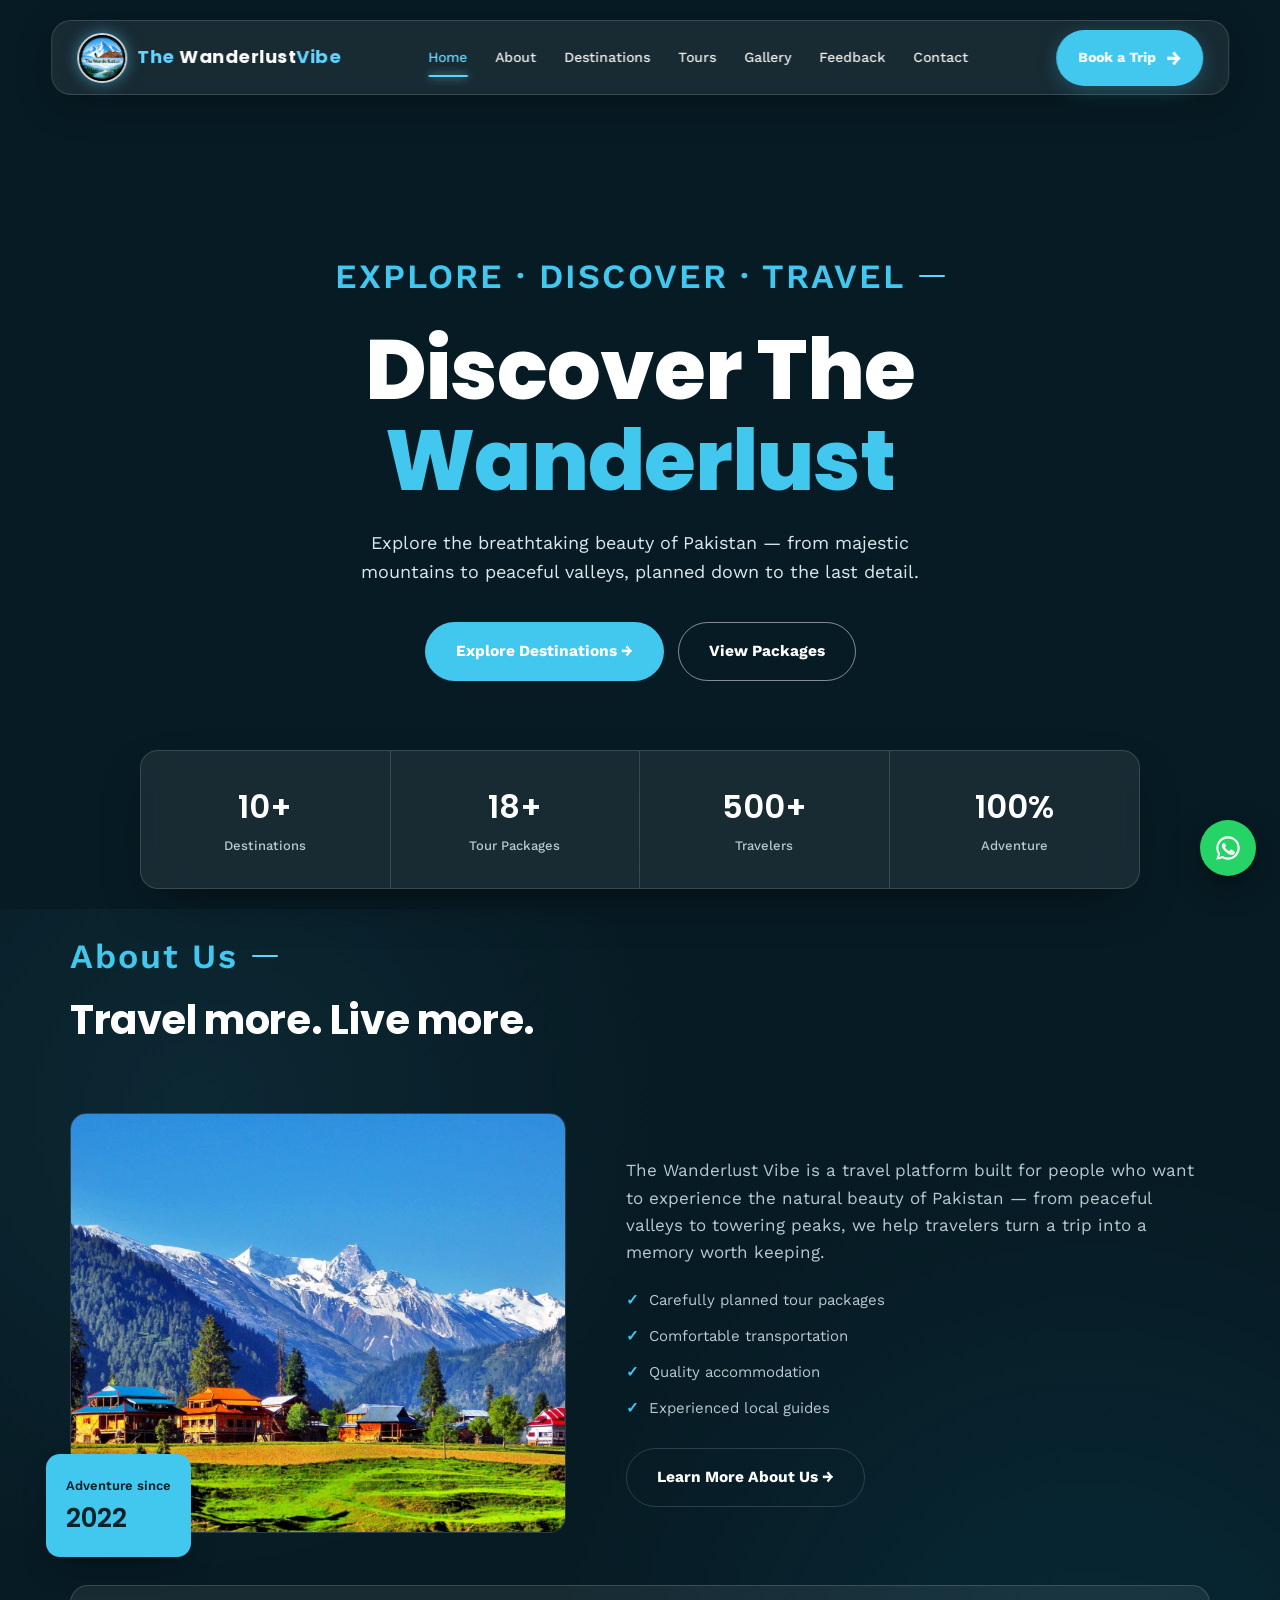
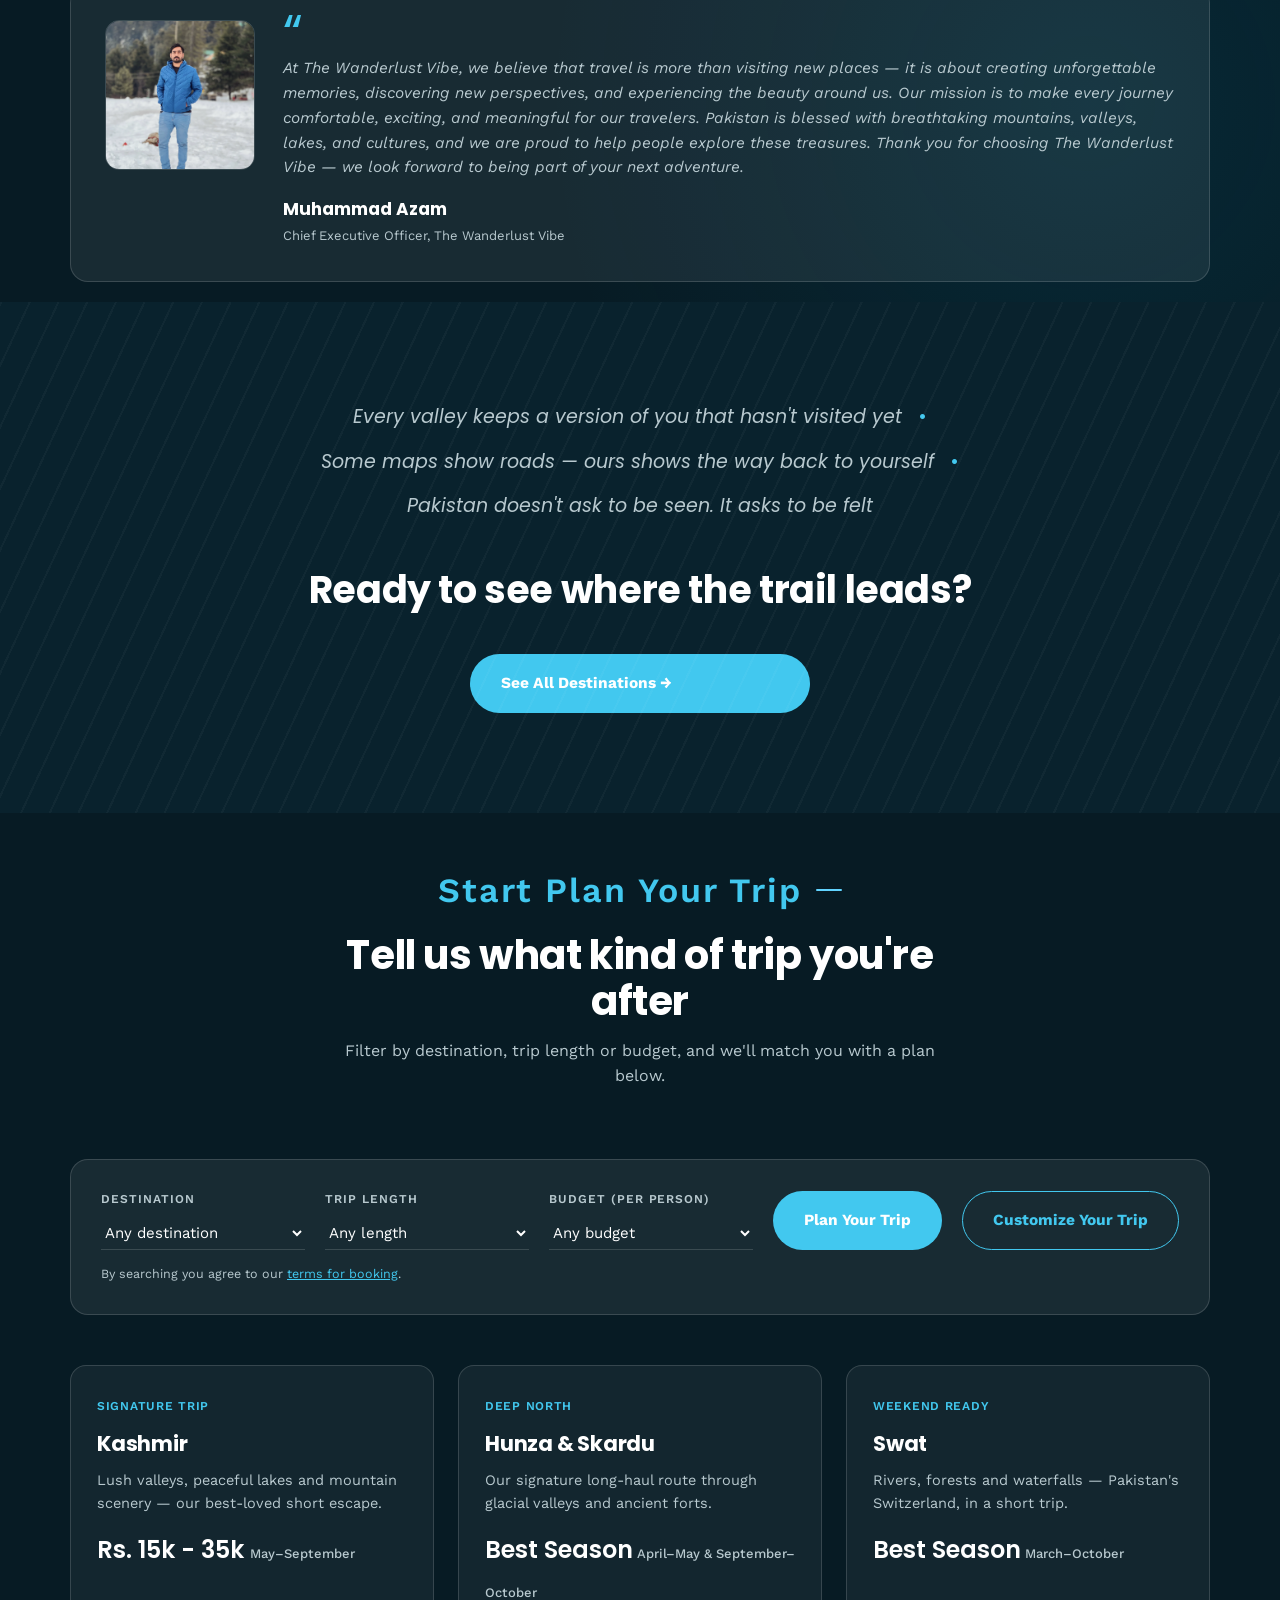
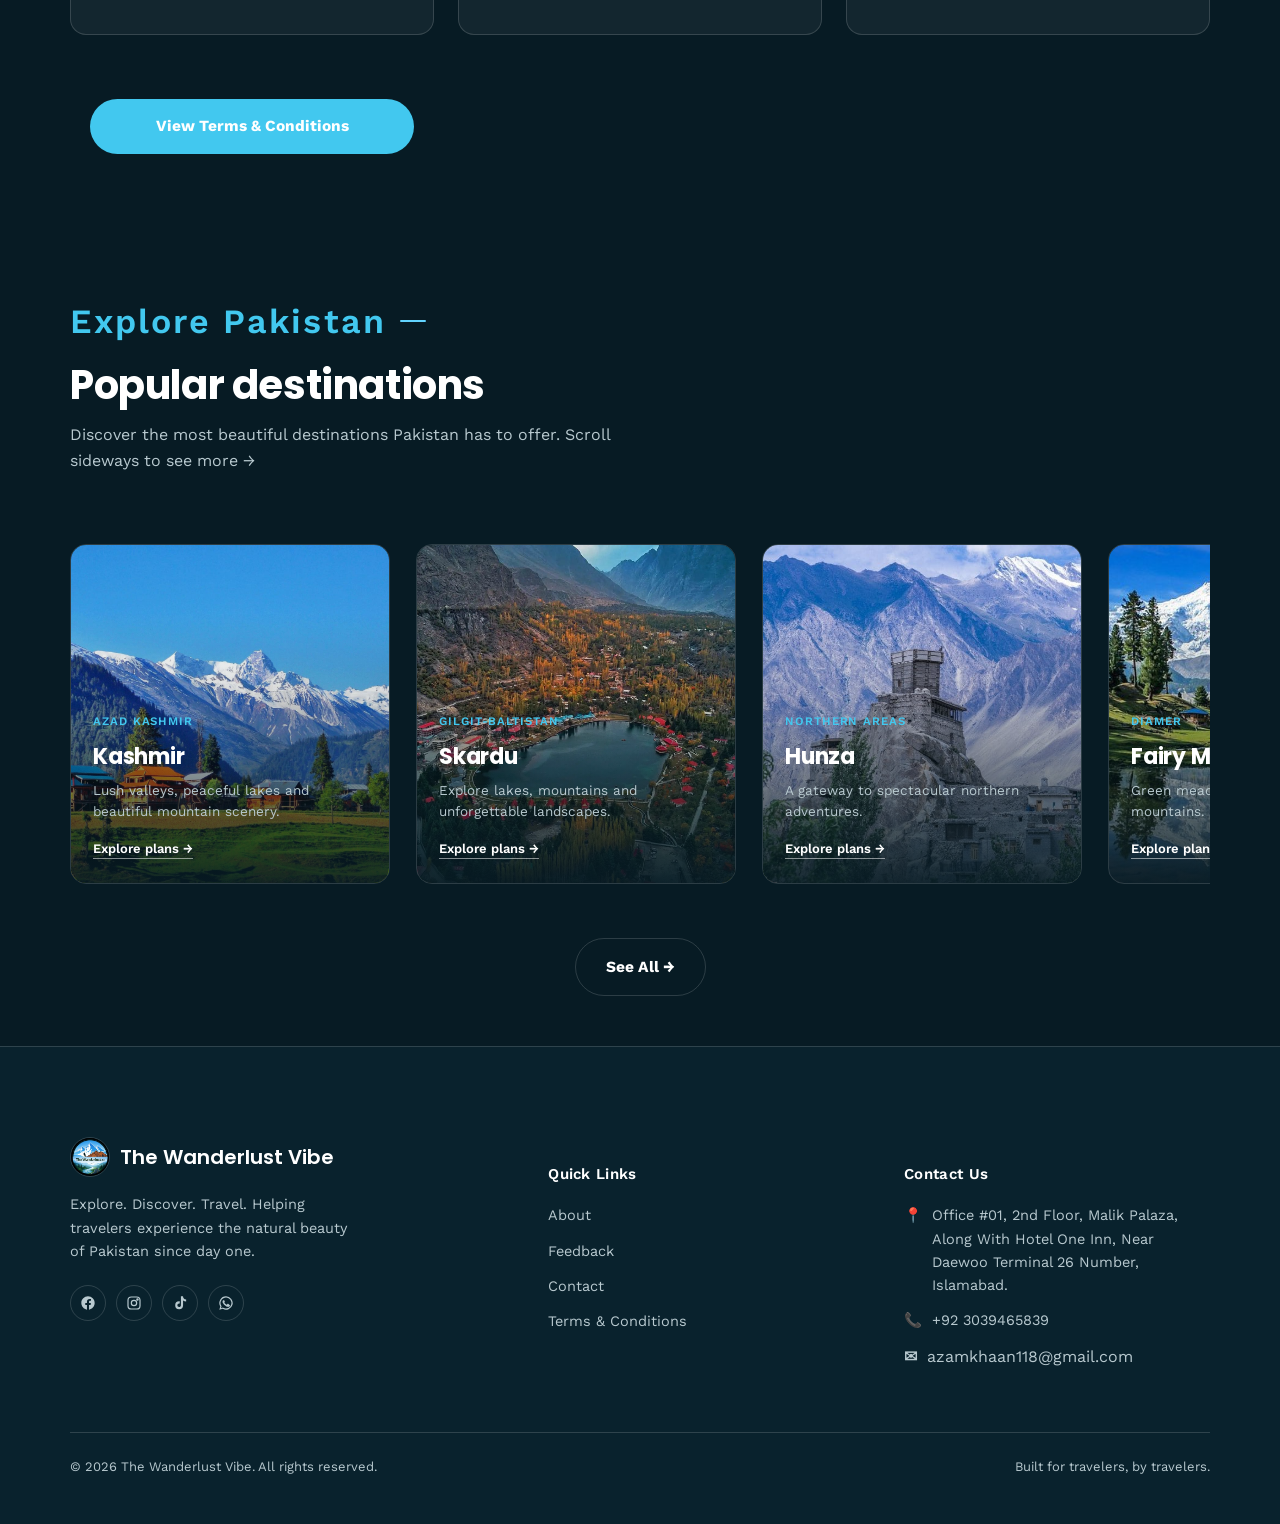
==== commit 1d216450: "Update branding from 'The Wanderlust.pk' to 'The Wanderlust Vibe'" ====
--- a/index.html
+++ b/index.html
@@ -4,9 +4,9 @@
 <head>
   <meta charset="UTF-8">
   <meta name="viewport" content="width=device-width, initial-scale=1.0">
-  <title>The Wanderlust.pk | Explore Pakistan</title>
+  <title>The Wanderlust Vibe | Explore Pakistan</title>
   <meta name="description"
-    content="The Wanderlust.pk — plan guided trips to Kashmir, Hunza, Skardu, Swat and the rest of northern Pakistan.">
+    content="The Wanderlust Vibe — plan guided trips to Kashmir, Hunza, Skardu, Swat and the rest of northern Pakistan.">
   <link rel="preconnect" href="https://fonts.googleapis.com">
   <link rel="preconnect" href="https://fonts.gstatic.com" crossorigin>
   <link rel="icon" type="png" href="logo.png">
@@ -49,9 +49,9 @@
   <header class="navbar">
     <a href="index.html" class="logo">
       <div class="logo-circle">
-        <img src="logo.jpg" alt="The Wanderlust.pk Logo">
-      </div>
-      <div class="logo-text"><span>The</span> Wanderlust<span>.pk</span></div>
+        <img src="logo.jpg" alt="The Wanderlust Vibe Logo">
+      </div>
+      <div class="logo-text"><span>The</span> Wanderlust<span>Vibe</span></div>
     </a>
 
     <nav class="nav-links" id="navLinks">
@@ -81,8 +81,7 @@
     </div>
     <div class="hero-slide" style="background-image:url('Skardu/IMG-20260908-WA0140.jpg'); animation-delay:7.14s;">
     </div>
-    <div class="hero-slide"
-      style="background-image:url('Skardu/IMG-20260908-WA0220 copy.jpg'); animation-delay:10.71s;">
+    <div class="hero-slide" style="background-image:url('Skardu/IMG-20260908-WA0220 copy.jpg'); animation-delay:10.71s;">
     </div>
     <div class="hero-slide" style="background-image:url('Naran/IMG-20260908-WA0262.jpg'); animation-delay:14.29s;">
     </div>
@@ -124,7 +123,7 @@
           <div class="badge"><span>Adventure since</span><strong>2022</strong></div>
         </div>
         <div class="about-copy">
-          <p class="lead">The Wanderlust.pk is a travel platform built for people who want to experience the natural
+          <p class="lead">The Wanderlust Vibe is a travel platform built for people who want to experience the natural
             beauty of Pakistan — from peaceful valleys to towering peaks, we help travelers turn a trip into a memory
             worth keeping.</p>
           <ul class="checklist">
@@ -139,19 +138,19 @@
 
       <div class="ceo-card">
         <div class="ceo-photo">
-          <img src="ceo.webp" alt="Muhammad Azam, CEO of The Wanderlust.pk">
+          <img src="ceo.webp" alt="Muhammad Azam, CEO of The Wanderlust Vibe">
         </div>
         <div class="ceo-quote">
           <span class="quote-mark">“</span>
-          <p>At The Wanderlust.pk, we believe that travel is more than visiting new places — it is about creating
+          <p>At The Wanderlust Vibe, we believe that travel is more than visiting new places — it is about creating
             unforgettable memories, discovering new perspectives, and experiencing the beauty around us. Our mission is
             to make every journey comfortable, exciting, and meaningful for our travelers. Pakistan is blessed with
             breathtaking mountains, valleys, lakes, and cultures, and we are proud to help people explore these
-            treasures. Thank you for choosing The Wanderlust.pk — we look forward to being part of your next adventure.
+            treasures. Thank you for choosing The Wanderlust Vibe — we look forward to being part of your next adventure.
           </p>
           <div class="ceo-name">
             <strong>Muhammad Azam</strong>
-            <span>Chief Executive Officer, The Wanderlust.pk</span>
+            <span>Chief Executive Officer, The Wanderlust Vibe</span>
           </div>
         </div>
       </div>
@@ -233,19 +232,19 @@
           <span class="tag">SIGNATURE TRIP</span>
           <h3>Kashmir </h3>
           <p>Lush valleys, peaceful lakes and mountain scenery — our best-loved short escape.</p>
-          <div class="price">Rs. 15k - 35k <span>/ person</span></div>
+          <div class="price">Rs. 15k - 35k <span> May–September</span></div>
         </div>
         <div class="trip-card">
           <span class="tag">DEEP NORTH</span>
           <h3>Hunza &amp; Skardu </h3>
           <p>Our signature long-haul route through glacial valleys and ancient forts.</p>
-          <div class="price">Rs. 20k - 60k <span>/ person</span></div>
+          <div class="price">Best Season<span> April–May & September–October </span></div>
         </div>
         <div class="trip-card">
           <span class="tag">WEEKEND READY</span>
           <h3>Swat</h3>
           <p>Rivers, forests and waterfalls — Pakistan's Switzerland, in a short trip.</p>
-          <div class="price">Rs. 15k - 35k <span>/ person </span></div>
+          <div class="price">Best Season<span> March–October </span></div>
         </div>
         <div class="cta-buttons">
           <a href="terms.html" class="btn btn-primary" target="_blank">View Terms &
@@ -331,8 +330,8 @@
     <div class="wrap">
       <div class="footer-grid">
         <div>
-          <div class="footer-logo"><span class="logo-mark"><img src="logo.jpg" alt="The Wanderlust.pk logo"></span>The
-            Wanderlust.pk</div>
+          <div class="footer-logo"><span class="logo-mark"><img src="logo.jpg" alt="The Wanderlust Vibe logo"></span>The
+            Wanderlust Vibe</div>
           <p class="tag">Explore. Discover. Travel. Helping travelers experience the natural beauty of Pakistan since
             day one.</p>
           <div class="social-row">
@@ -398,29 +397,45 @@
         </svg></a>
 
       <div class="footer-bottom">
-        <span>© 2026 The Wanderlust.pk. All rights reserved.</span>
+        <span>© 2026 The Wanderlust Vibe. All rights reserved.</span>
         <span>Built for travelers, by travelers.</span>
       </div>
       <script src="common.js"></script>
       <script src="animation-stats.js"></script>
       <script src="tours-page.js"></script>
       <script>
-        // Plan Your Trip: send the selected filters to tours.html as URL params
+        // Plan Your Trip: send the selected filters to tours.html as URL params.
+        // The button's own href is kept up to date, so it works even if another
+        // script (e.g. common.js) handles link clicks itself.
         (function () {
           var btn = document.getElementById('planTripBtn');
-          if (!btn) return;
-          btn.addEventListener('click', function (e) {
-            e.preventDefault();
+          var dest = document.getElementById('planDest');
+          var days = document.getElementById('planDays');
+          var budget = document.getElementById('planBudget');
+          if (!btn || !dest || !days || !budget) return;
+
+          function buildUrl() {
             var params = new URLSearchParams();
-            var dest = document.getElementById('planDest').value;
-            var days = document.getElementById('planDays').value;
-            var budget = document.getElementById('planBudget').value;
-            if (dest) params.set('dest', dest);
-            if (days) params.set('days', days);
-            if (budget) params.set('budget', budget);
+            if (dest.value) params.set('dest', dest.value);
+            if (days.value) params.set('days', days.value);
+            if (budget.value) params.set('budget', budget.value);
             var qs = params.toString();
-            window.location.href = 'tours.html' + (qs ? '?' + qs : '');
-          });
+            return 'tours.html' + (qs ? '?' + qs : '');
+          }
+
+          function sync() {
+            btn.setAttribute('href', buildUrl());
+            // Backup in case the host drops the query string on redirect
+            try {
+              sessionStorage.setItem('planFilters', JSON.stringify({
+                dest: dest.value, days: days.value, budget: budget.value
+              }));
+            } catch (e) {}
+          }
+
+          [dest, days, budget].forEach(function (el) { el.addEventListener('change', sync); });
+          btn.addEventListener('click', sync, true); // capture: runs before any other click handler
+          sync();
         })();
       </script>
   </footer>
@@ -429,4 +444,4 @@
 
 </body>
 
-</html>+</html>
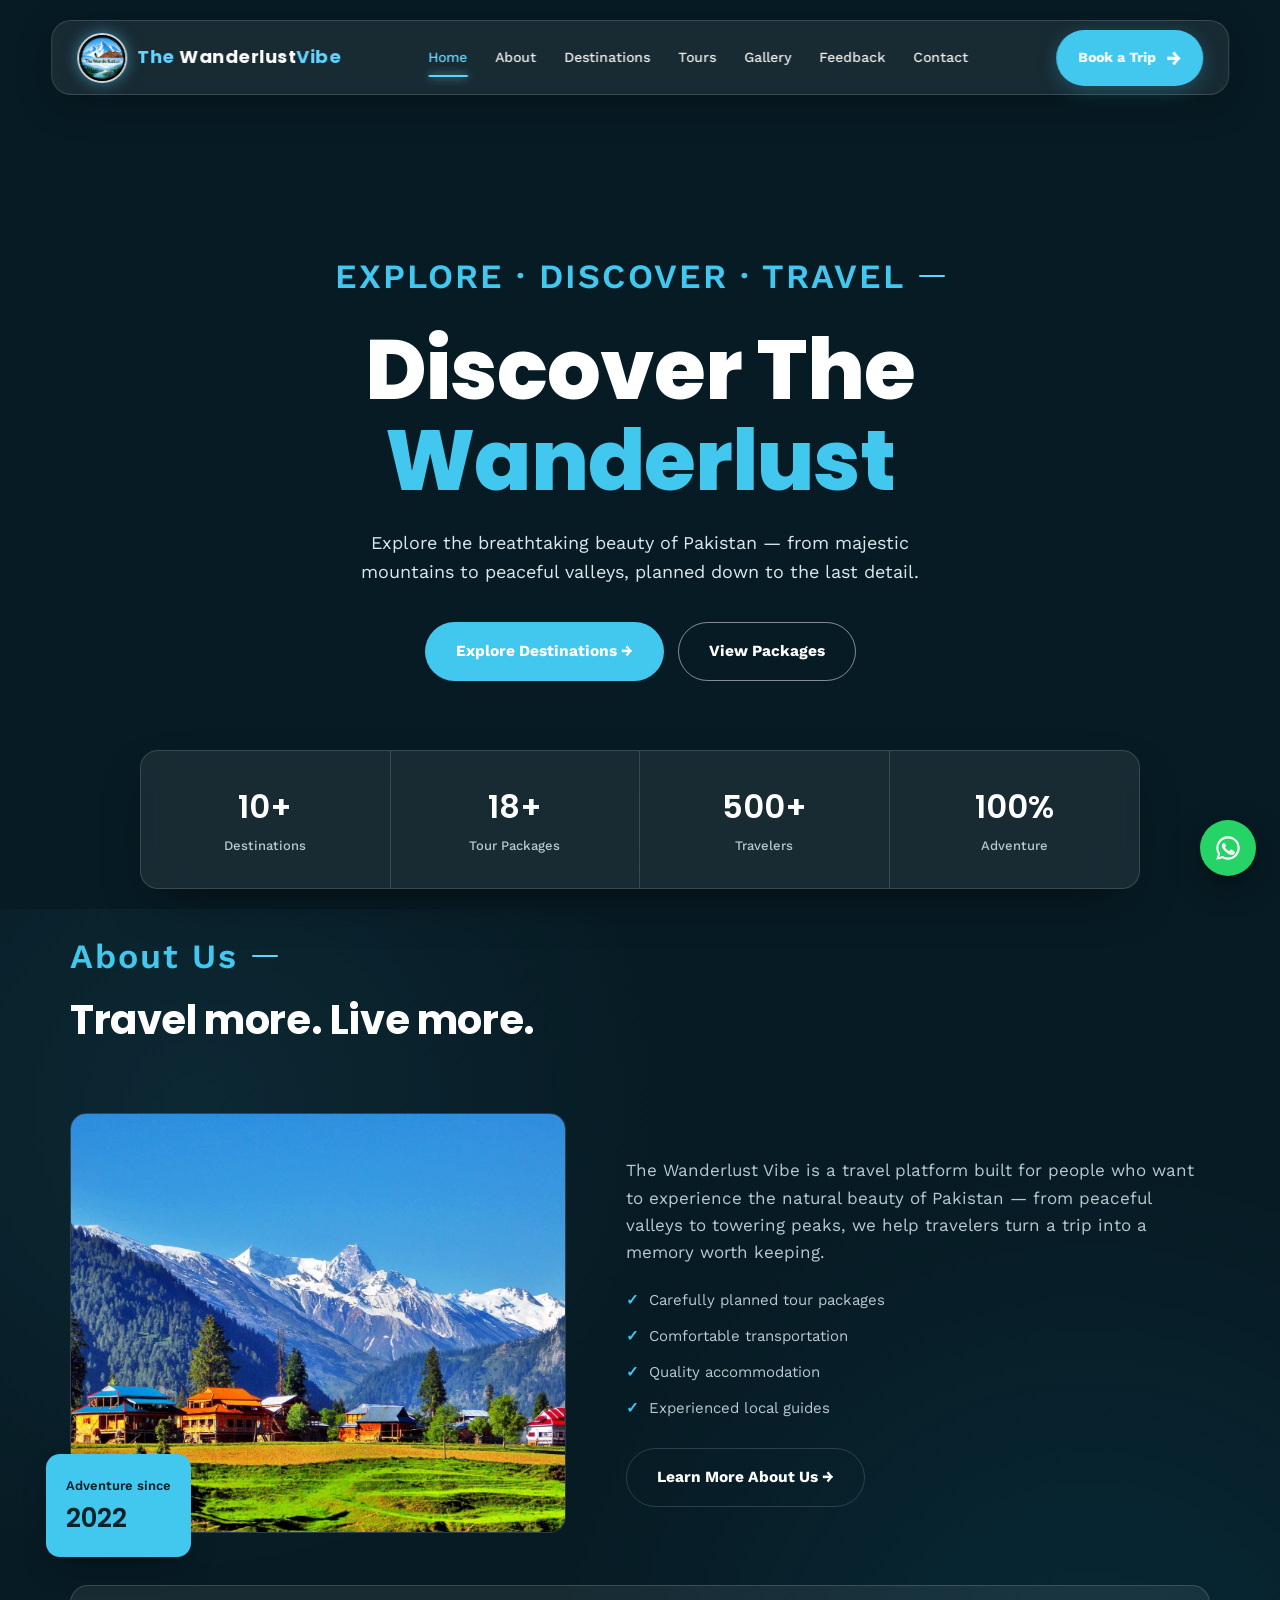
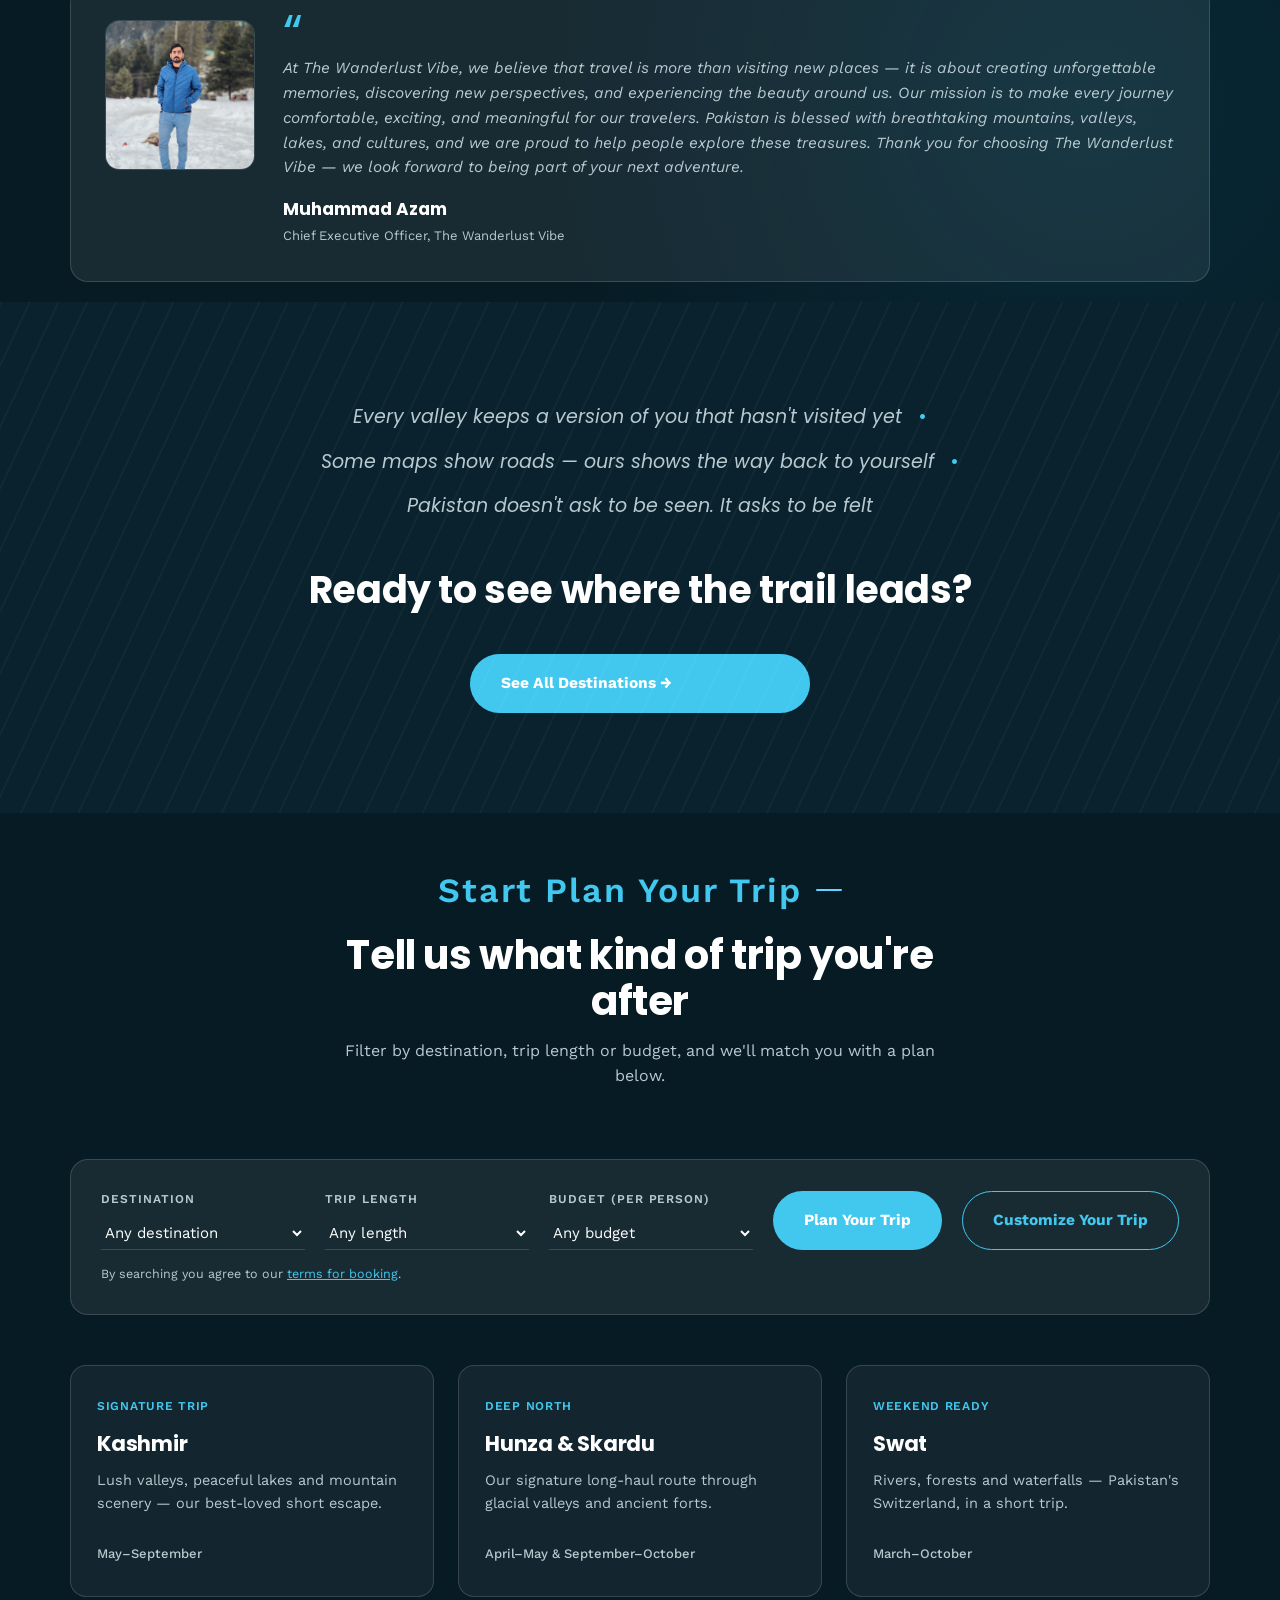
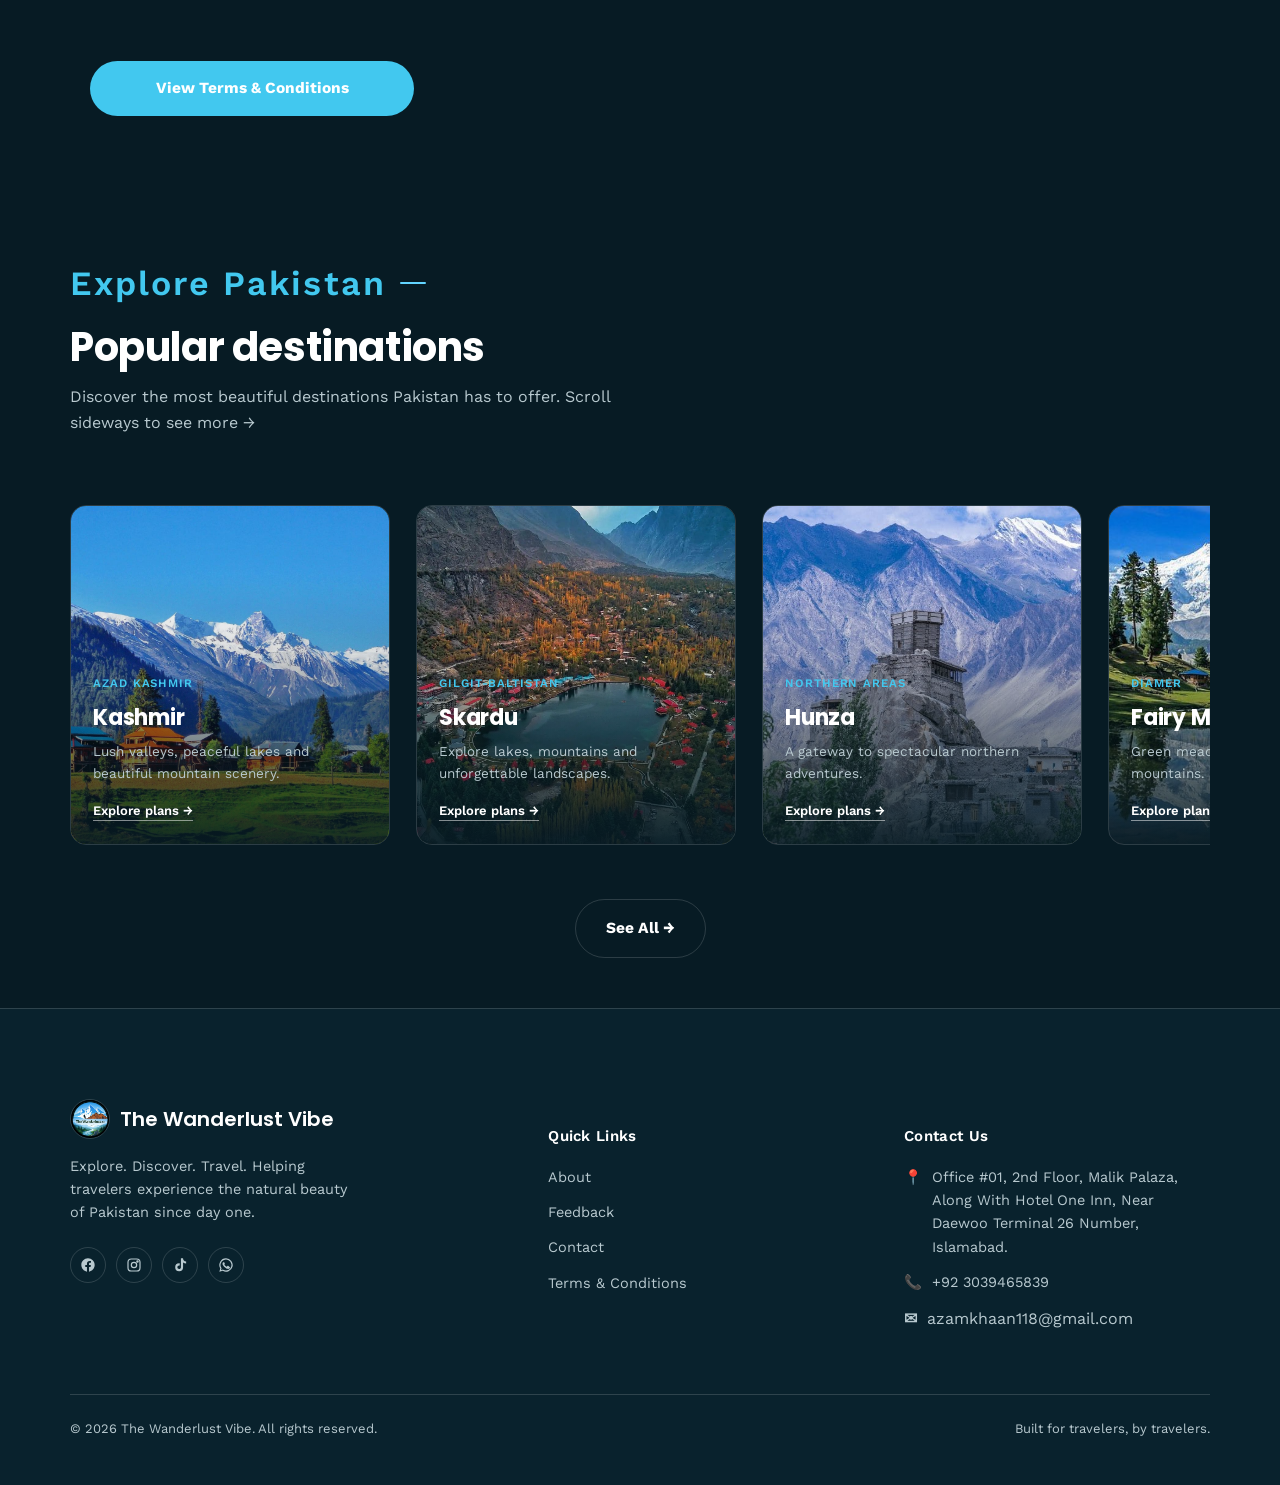
==== commit 8140f229: "Update index.html" ====
--- a/index.html
+++ b/index.html
@@ -232,19 +232,19 @@
           <span class="tag">SIGNATURE TRIP</span>
           <h3>Kashmir </h3>
           <p>Lush valleys, peaceful lakes and mountain scenery — our best-loved short escape.</p>
-          <div class="price">Rs. 15k - 35k <span> May–September</span></div>
+          <div class="price"><span> May–September</span></div>
         </div>
         <div class="trip-card">
           <span class="tag">DEEP NORTH</span>
           <h3>Hunza &amp; Skardu </h3>
           <p>Our signature long-haul route through glacial valleys and ancient forts.</p>
-          <div class="price">Best Season<span> April–May & September–October </span></div>
+          <div class="price"><span> April–May & September–October </span></div>
         </div>
         <div class="trip-card">
           <span class="tag">WEEKEND READY</span>
           <h3>Swat</h3>
           <p>Rivers, forests and waterfalls — Pakistan's Switzerland, in a short trip.</p>
-          <div class="price">Best Season<span> March–October </span></div>
+          <div class="price"><span> March–October </span></div>
         </div>
         <div class="cta-buttons">
           <a href="terms.html" class="btn btn-primary" target="_blank">View Terms &
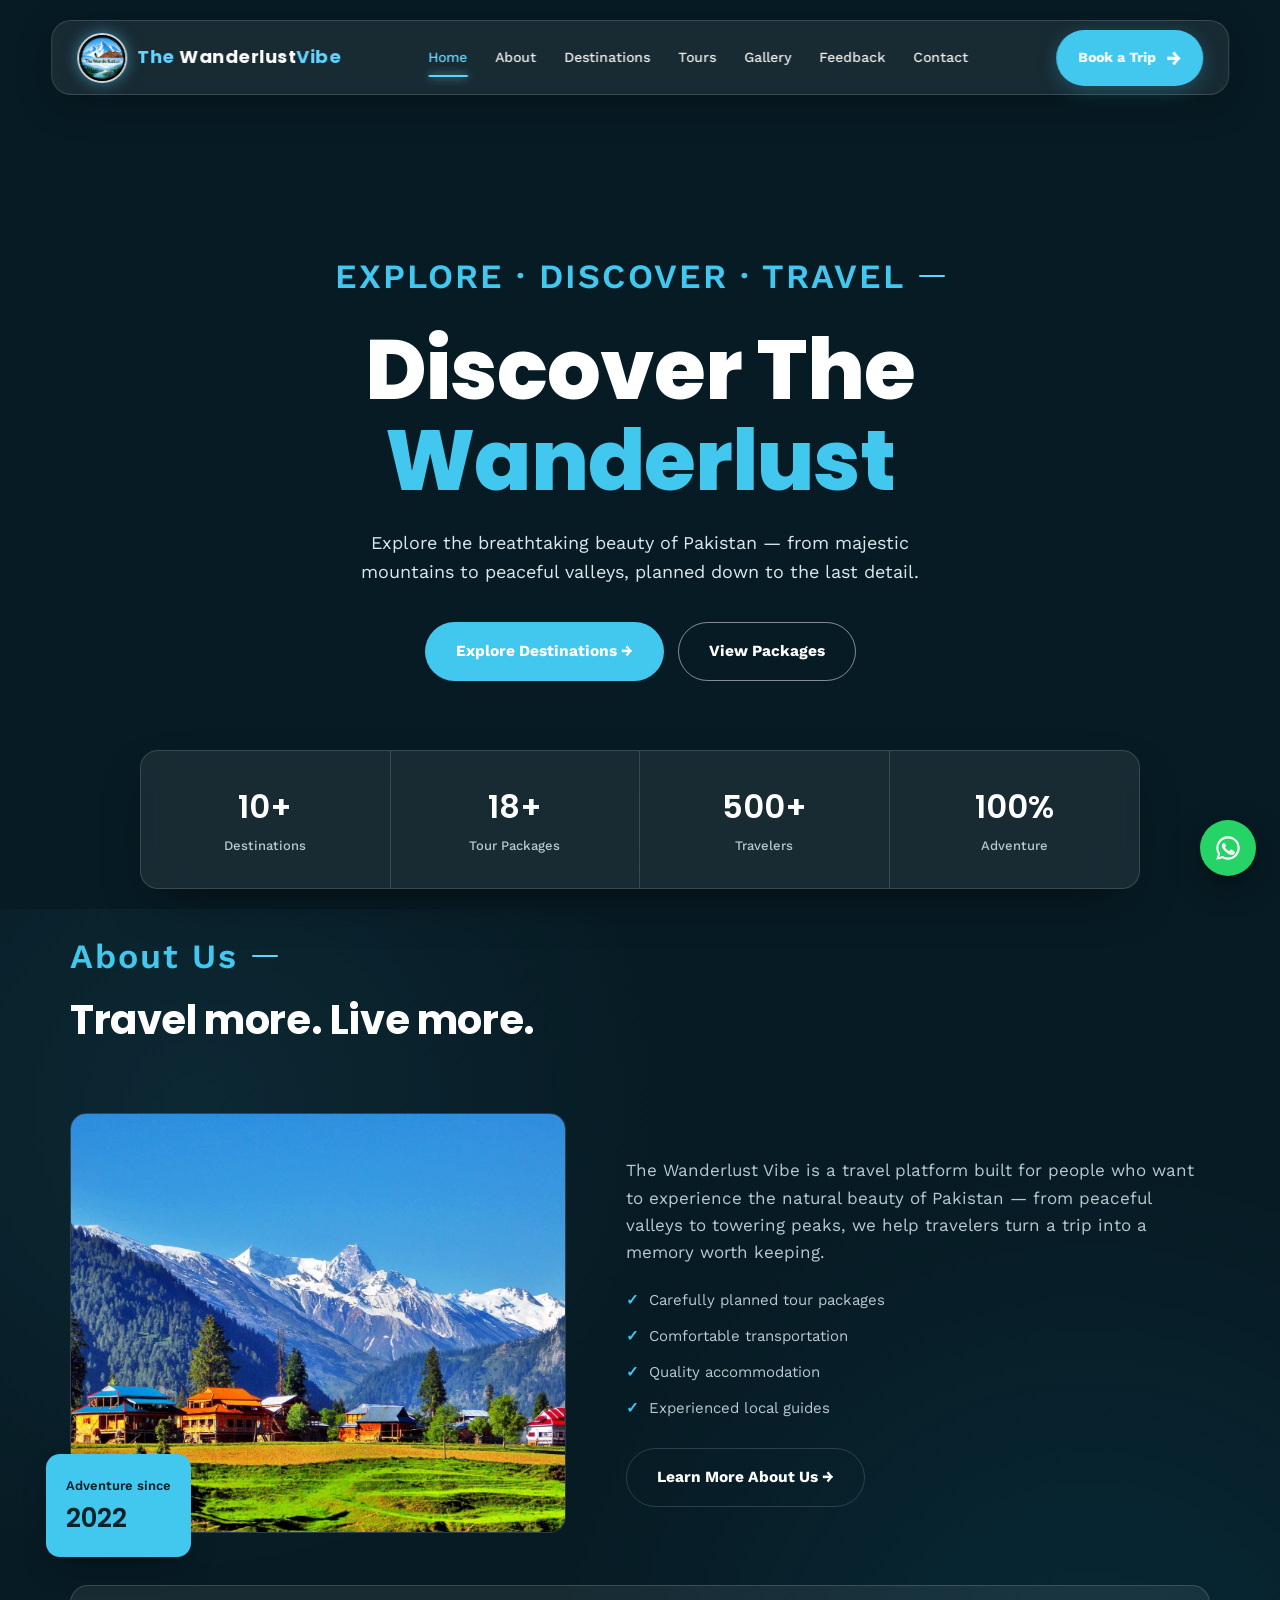
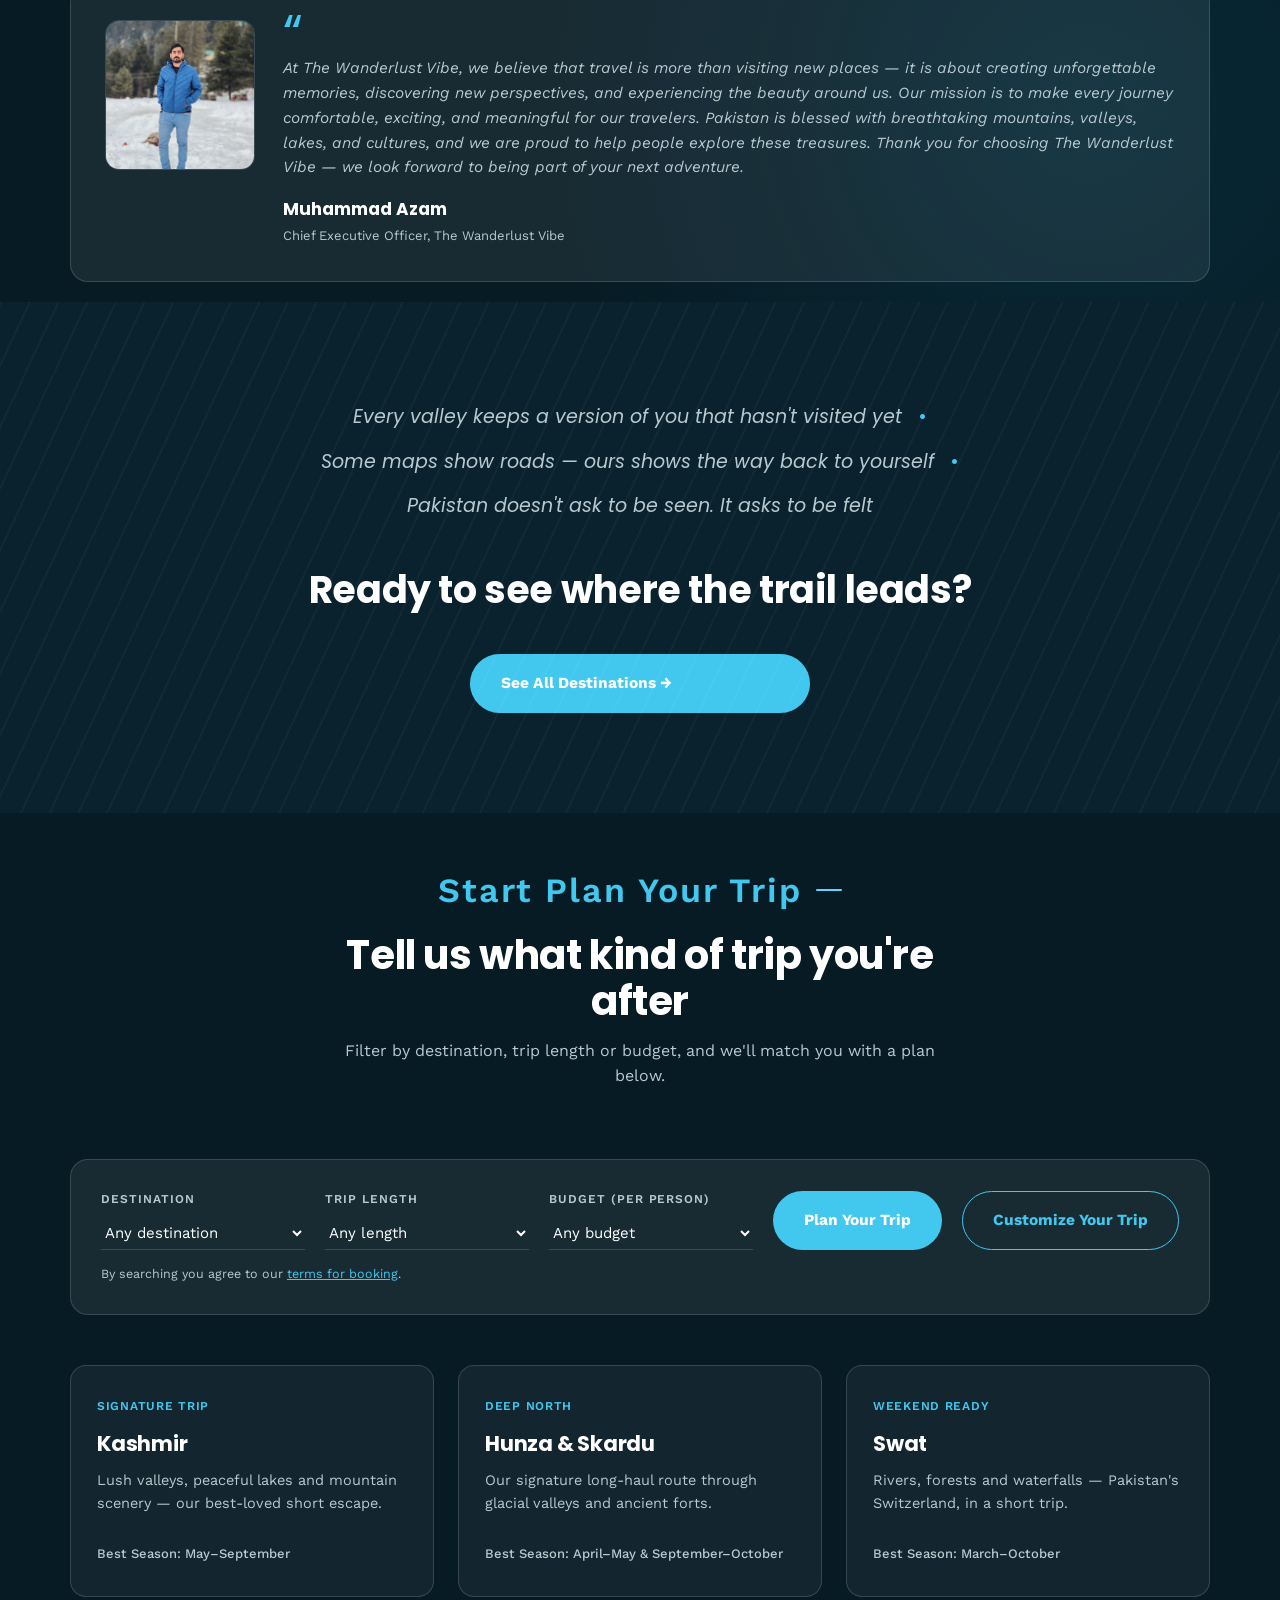
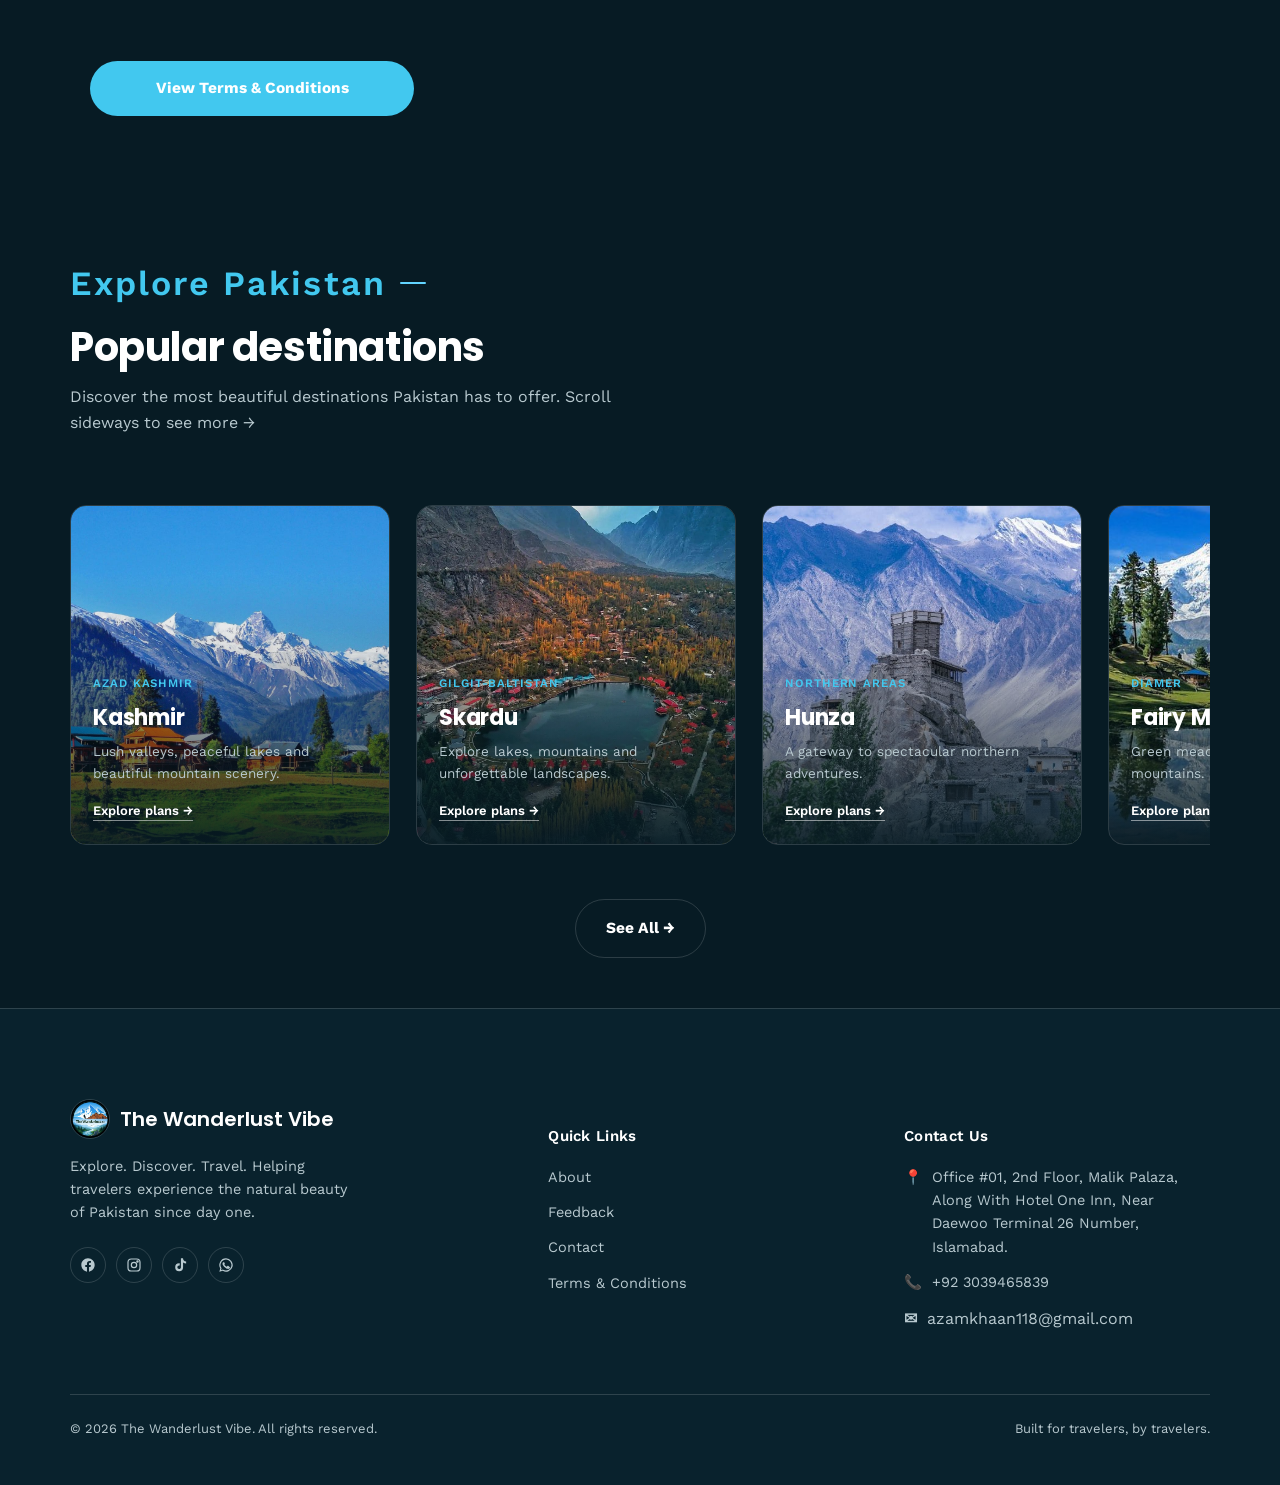
==== commit 546d8dce: "Update trip card price descriptions to include 'Best Season'" ====
--- a/index.html
+++ b/index.html
@@ -232,19 +232,19 @@
           <span class="tag">SIGNATURE TRIP</span>
           <h3>Kashmir </h3>
           <p>Lush valleys, peaceful lakes and mountain scenery — our best-loved short escape.</p>
-          <div class="price"><span> May–September</span></div>
+          <div class="price"><span> Best Season: May–September</span></div>
         </div>
         <div class="trip-card">
           <span class="tag">DEEP NORTH</span>
           <h3>Hunza &amp; Skardu </h3>
           <p>Our signature long-haul route through glacial valleys and ancient forts.</p>
-          <div class="price"><span> April–May & September–October </span></div>
+          <div class="price"><span> Best Season: April–May & September–October </span></div>
         </div>
         <div class="trip-card">
           <span class="tag">WEEKEND READY</span>
           <h3>Swat</h3>
           <p>Rivers, forests and waterfalls — Pakistan's Switzerland, in a short trip.</p>
-          <div class="price"><span> March–October </span></div>
+          <div class="price"><span> Best Season: March–October </span></div>
         </div>
         <div class="cta-buttons">
           <a href="terms.html" class="btn btn-primary" target="_blank">View Terms &
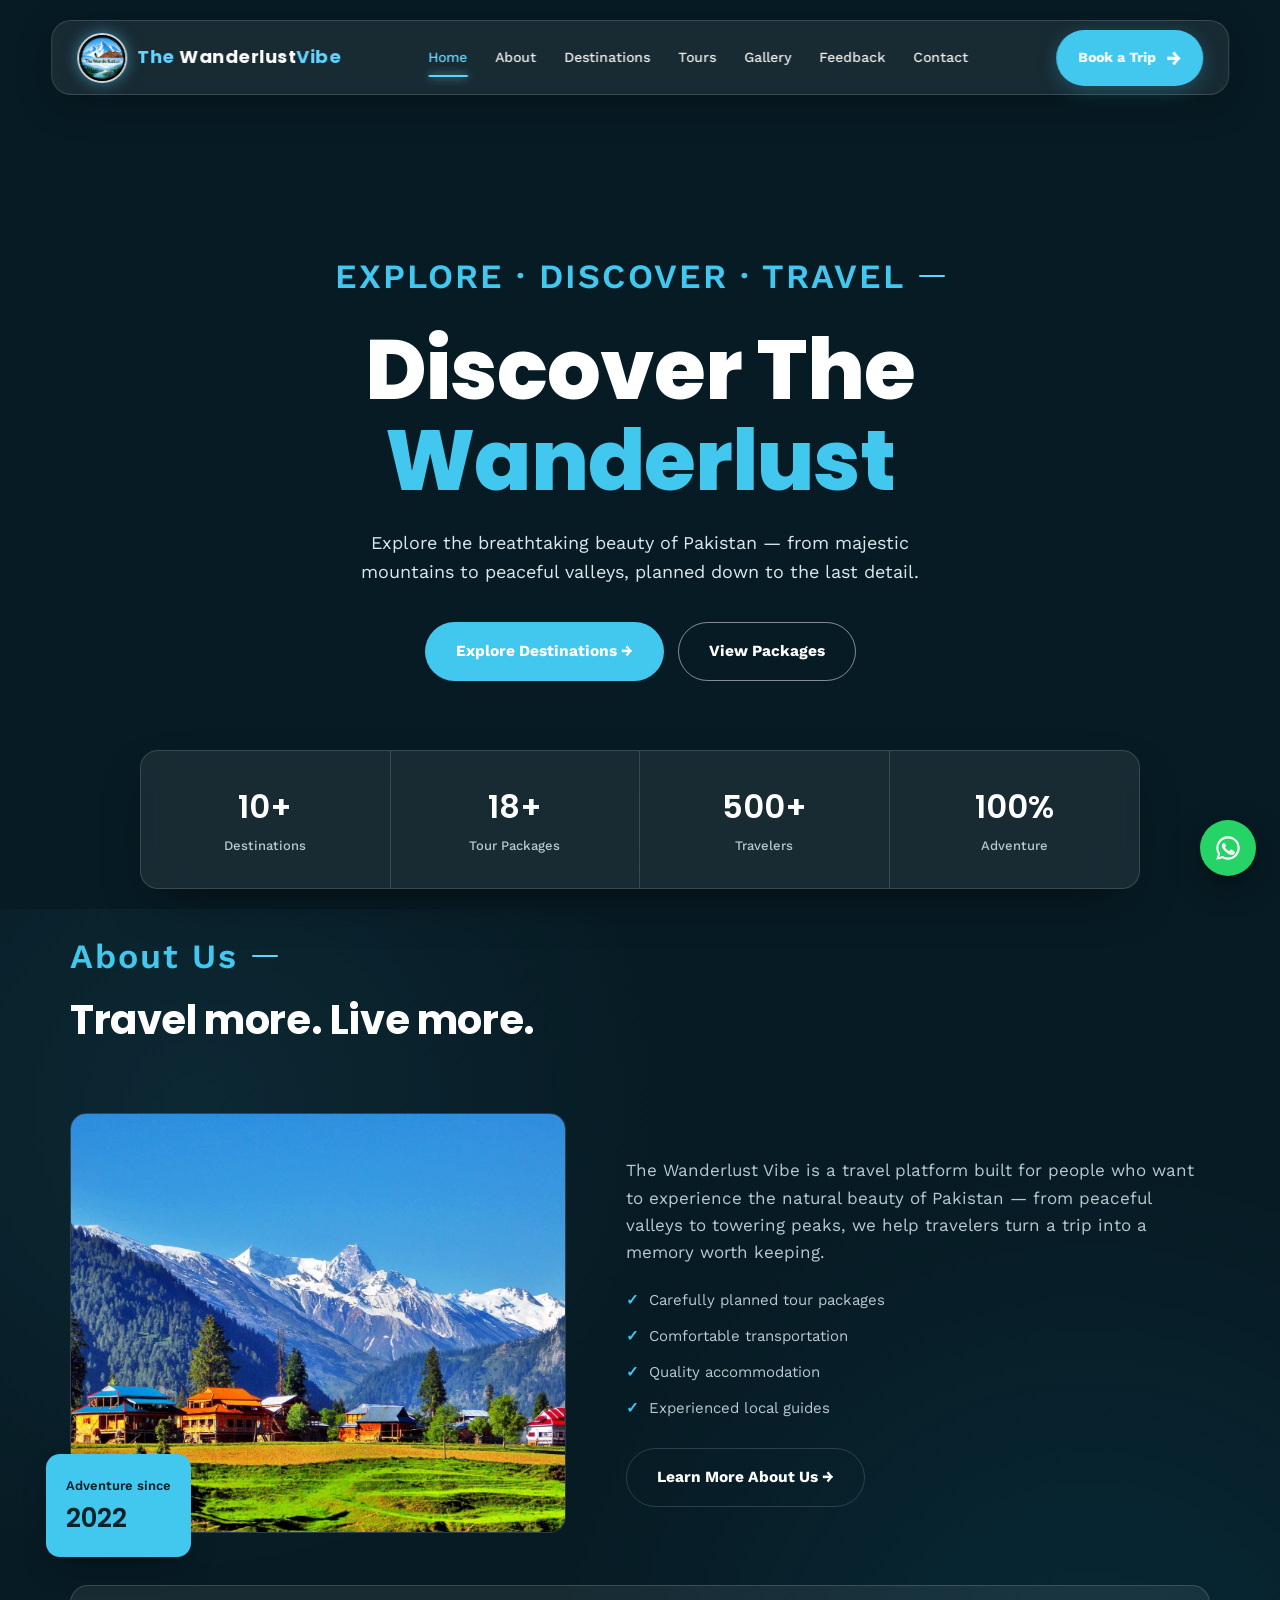
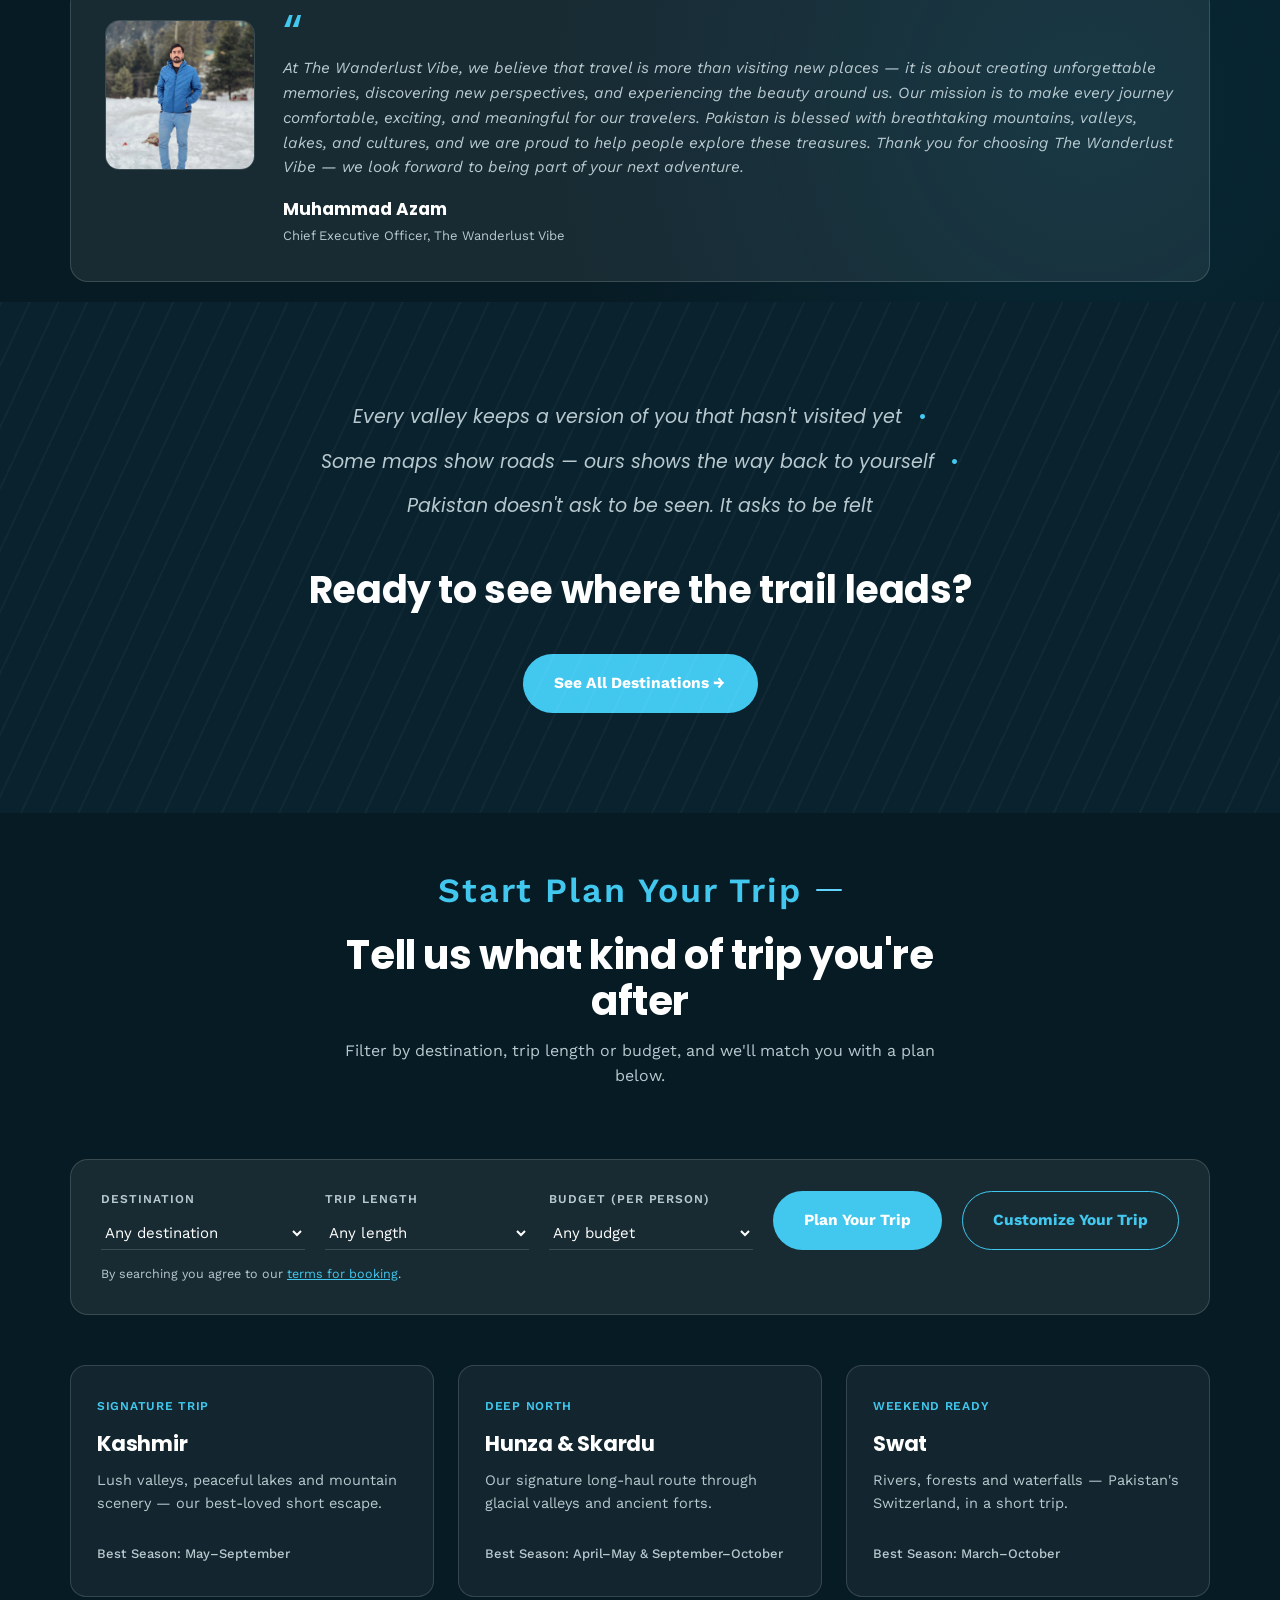
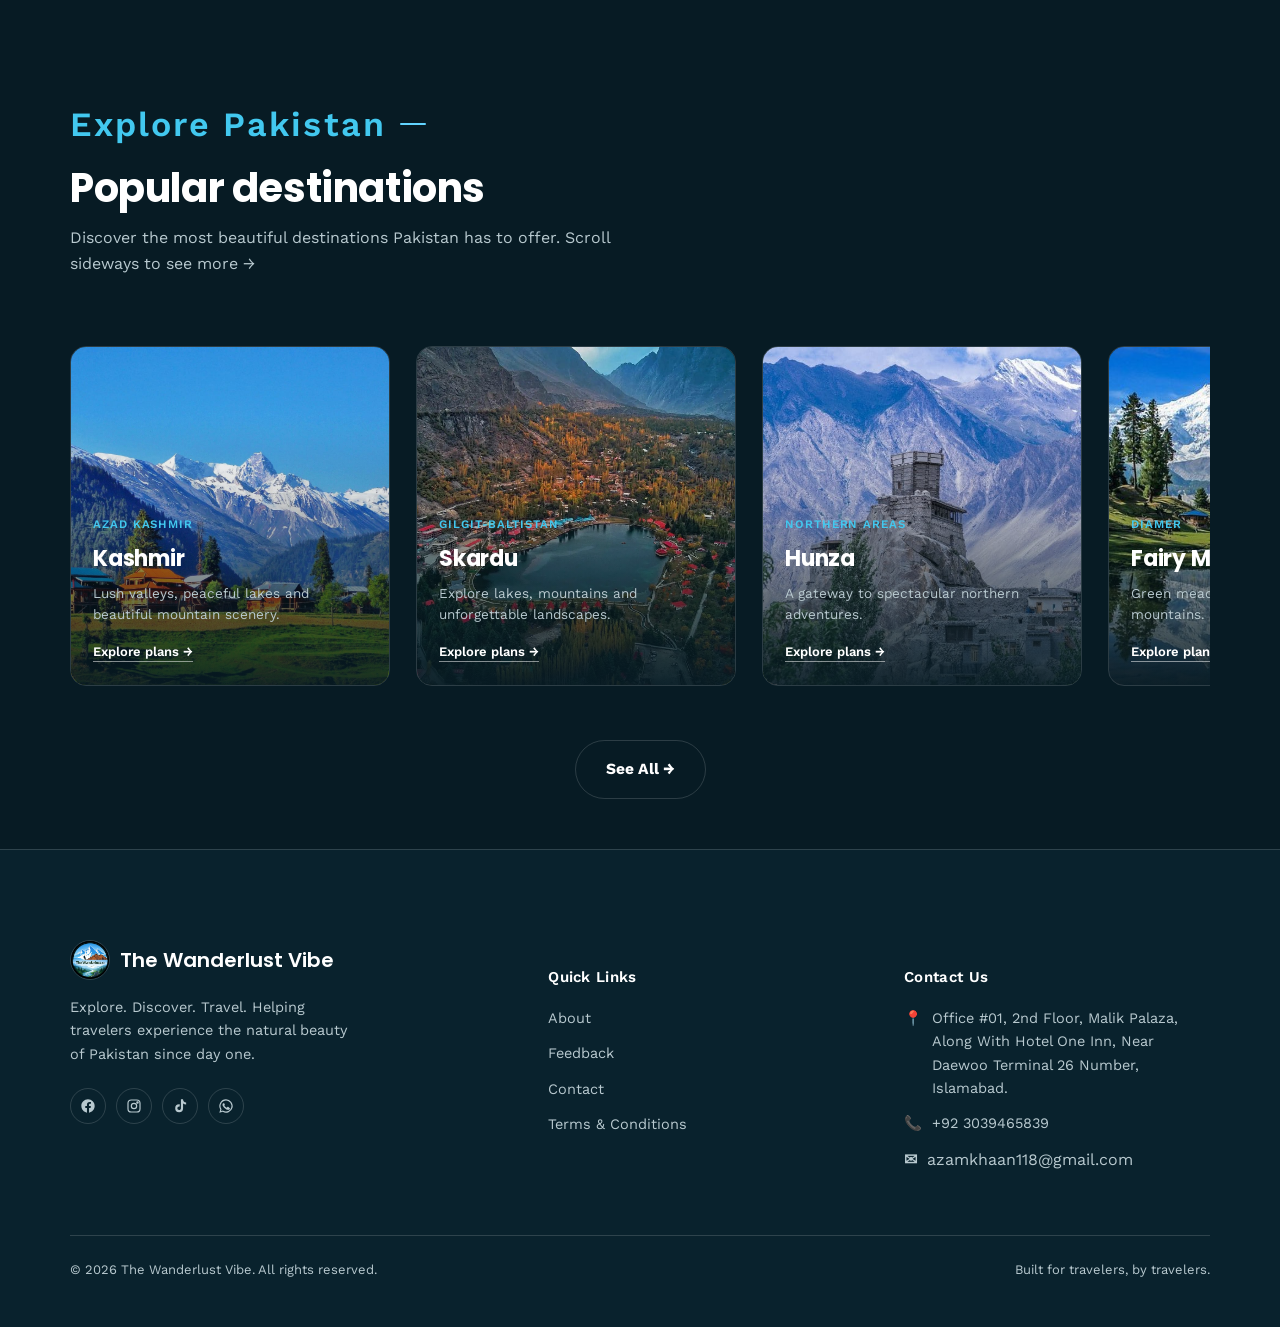
==== commit b73cc0c2: "Remove CTA buttons from index.html Removed call-to-action buttons for viewing terms and conditions." ====
--- a/index.html
+++ b/index.html
@@ -246,9 +246,6 @@
           <p>Rivers, forests and waterfalls — Pakistan's Switzerland, in a short trip.</p>
           <div class="price"><span> Best Season: March–October </span></div>
         </div>
-        <div class="cta-buttons">
-          <a href="terms.html" class="btn btn-primary" target="_blank">View Terms &
-            Conditions</a>
         </div>
       </div>
 
--- a/styles.css
+++ b/styles.css
@@ -3292,7 +3292,7 @@
 .cta-buttons .btn-primary,
 .wrap > .btn-primary {
   width: 100%;
-  max-width: 340px;
+  max-width: 235px;
 }
 
 /* MOBILE */
@@ -3403,4 +3403,4 @@
     width: 100%;
     max-width: 340px;
   }
-}+}
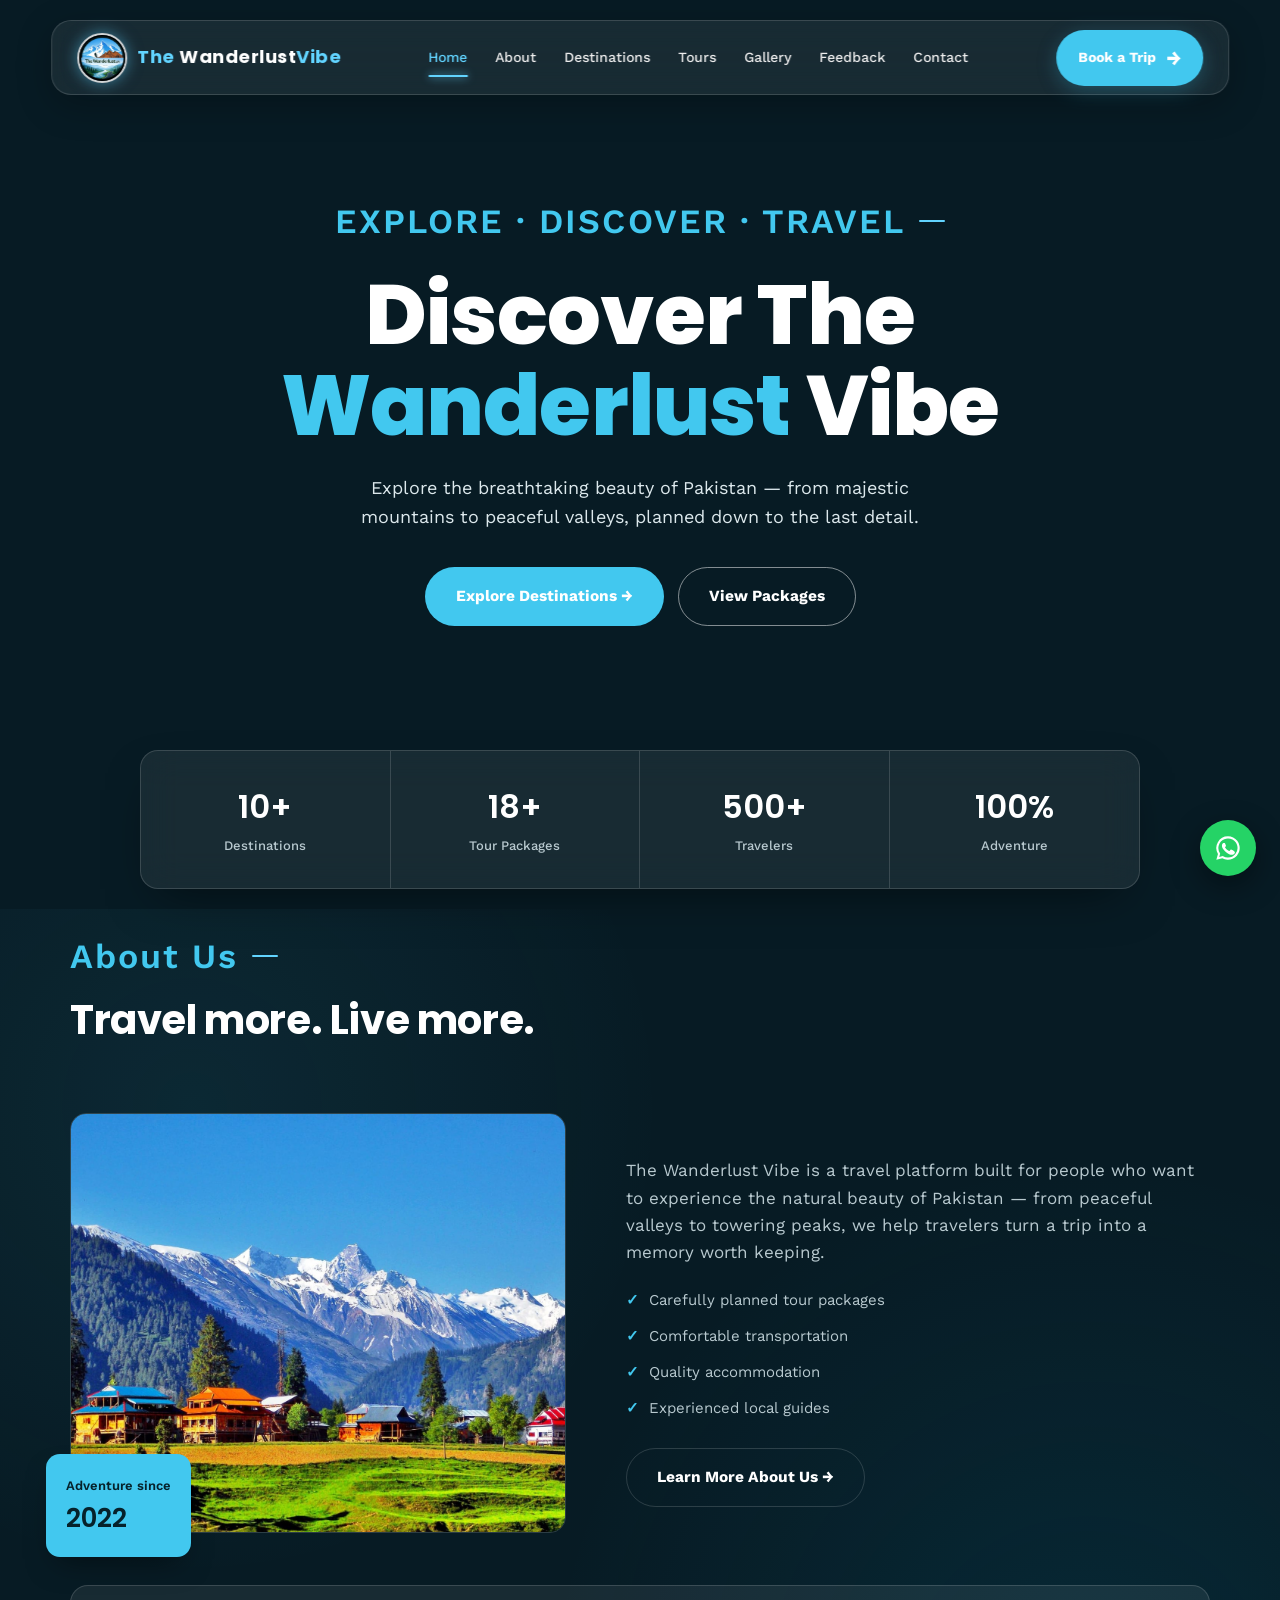
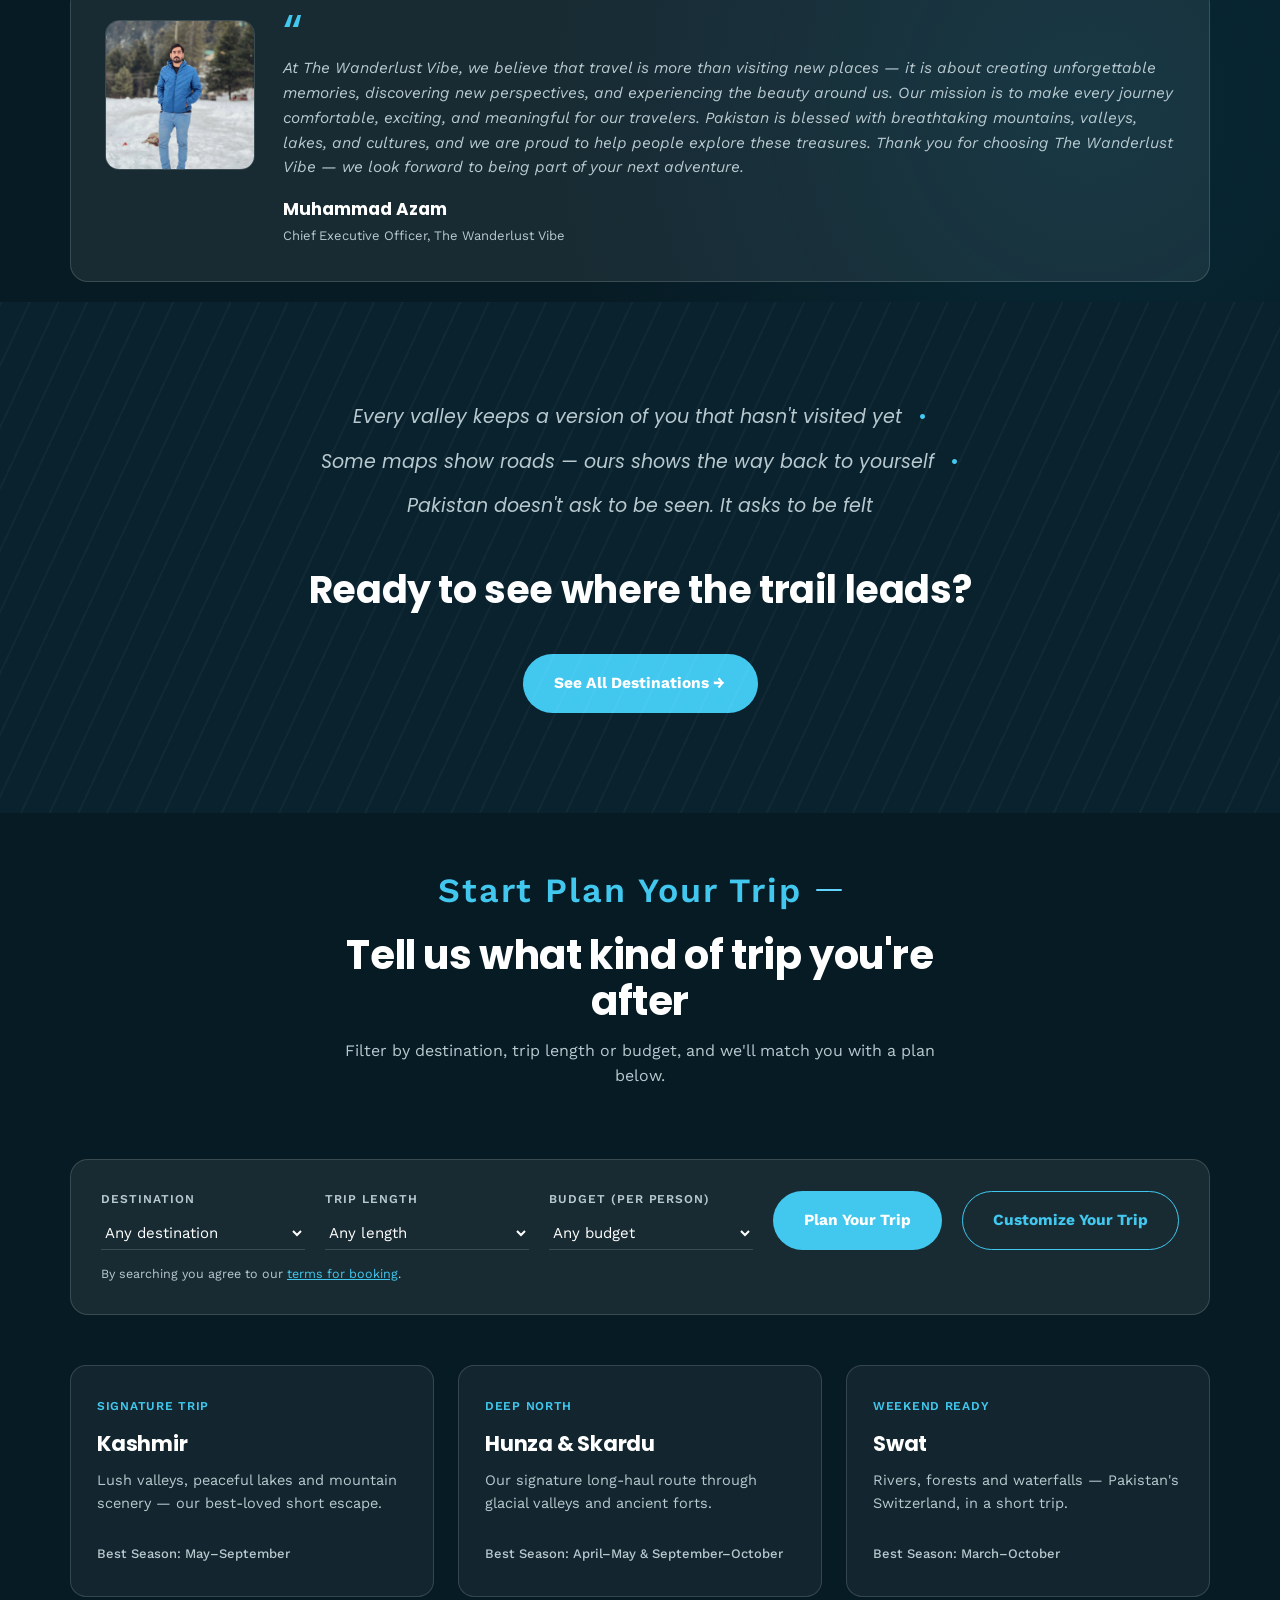
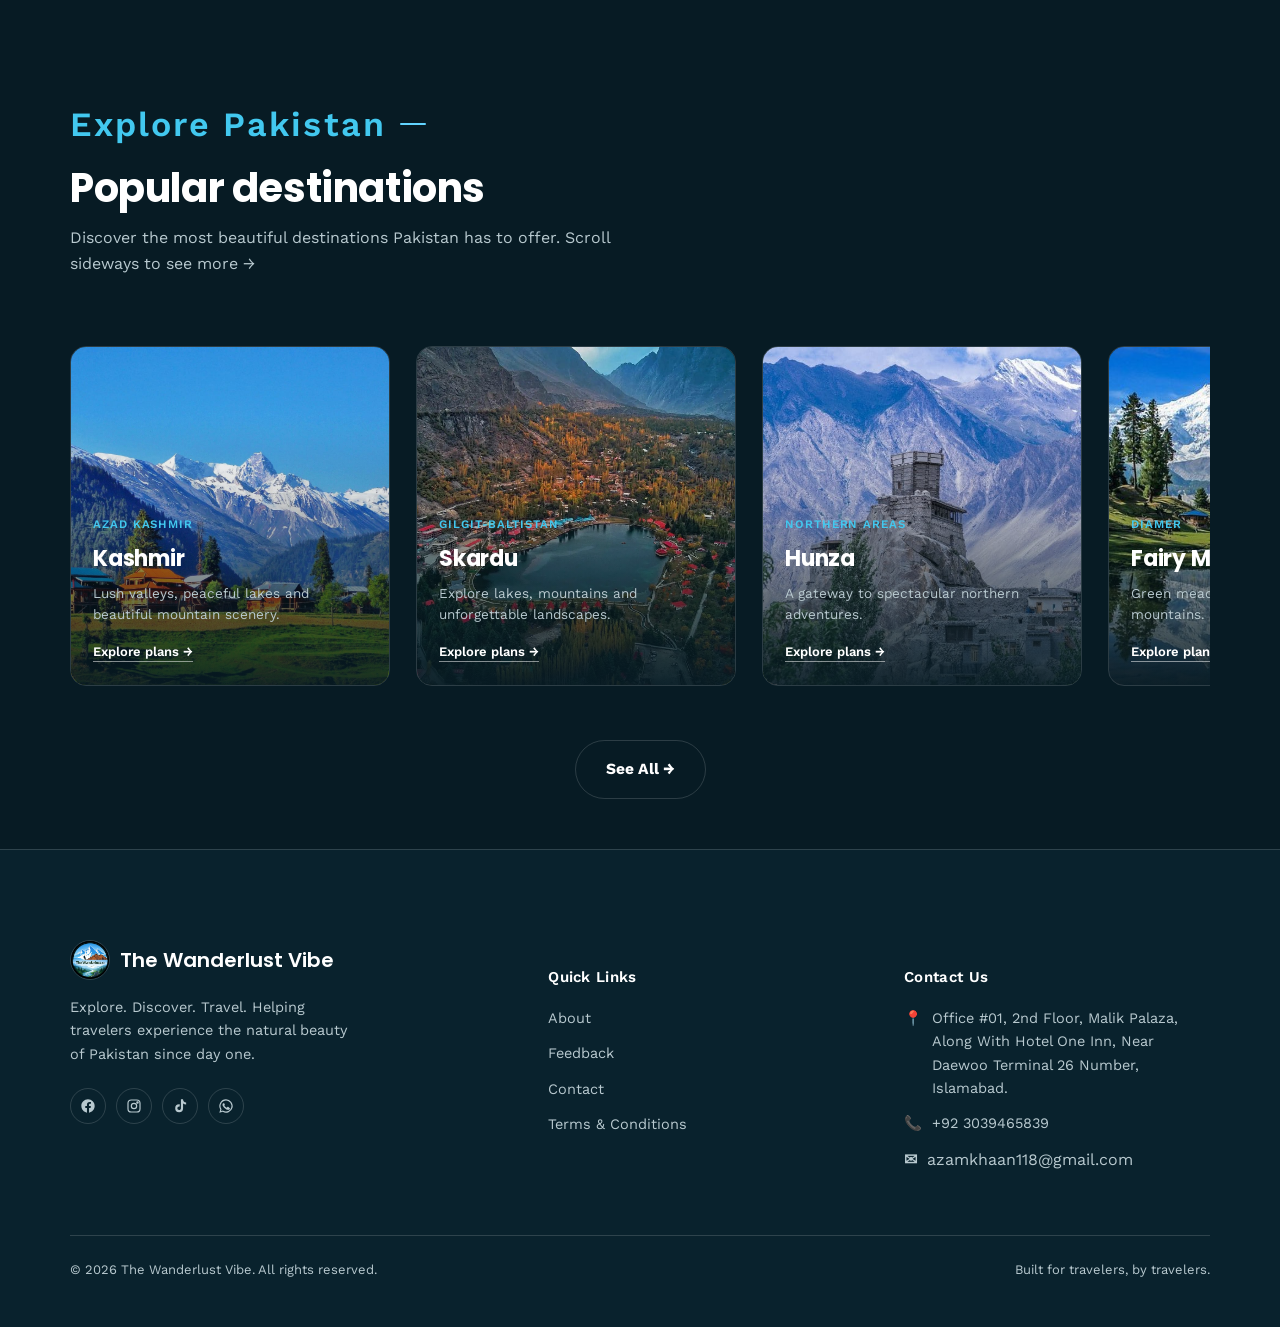
==== commit c401f080: "Update index.html" ====
--- a/index.html
+++ b/index.html
@@ -91,7 +91,7 @@
     </div>
     <div class="hero-inner">
       <div class="trail">EXPLORE · DISCOVER · TRAVEL</div>
-      <h1>Discover The <em>Wanderlust</em></h1>
+      <h1>Discover The <em>Wanderlust</em> Vibe</h1>
       <p class="lede">Explore the breathtaking beauty of Pakistan — from majestic mountains to peaceful valleys, planned
         down to the last detail.</p>
       <div class="hero-actions">
--- a/styles.css
+++ b/styles.css
@@ -374,7 +374,7 @@
 
 .hero-inner {
   max-width: 760px;
-  padding-top: 110px;
+  /* padding-top: 110px; */
   position: relative;
   z-index: 2;
 }
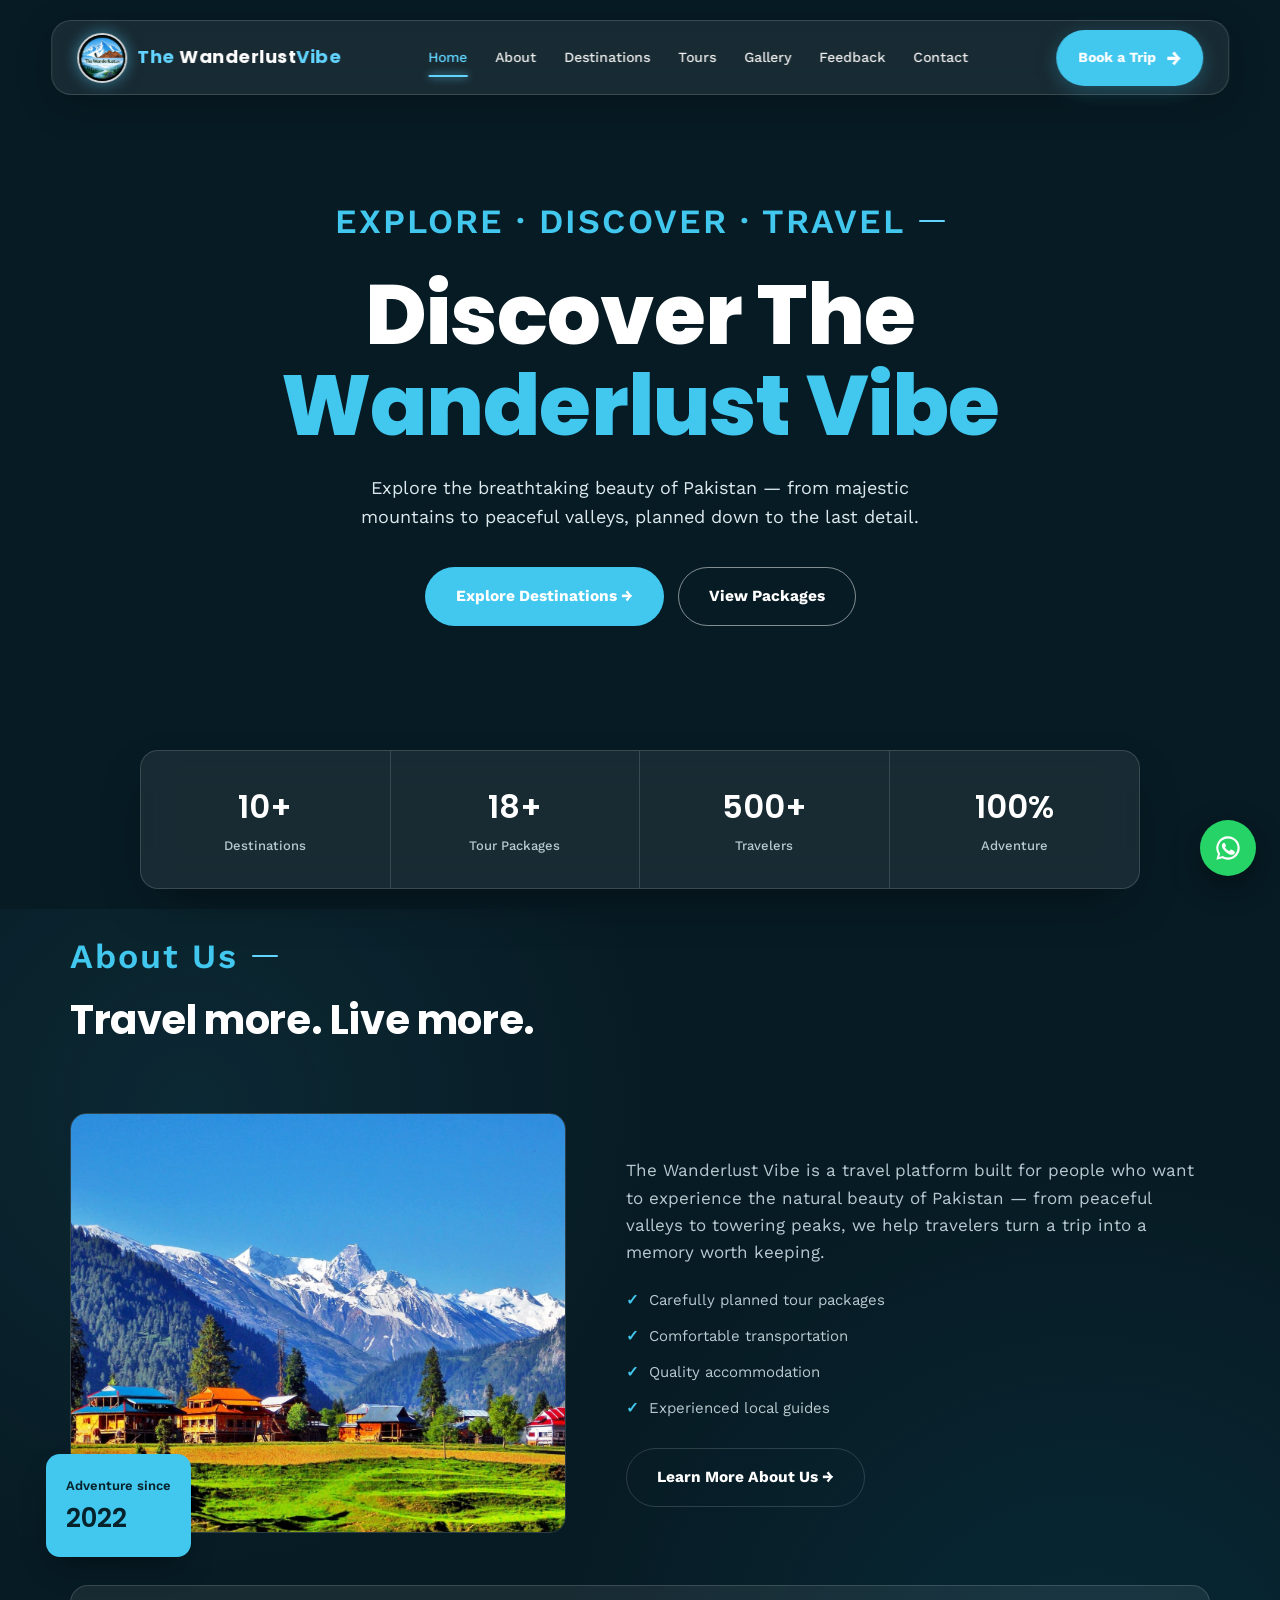
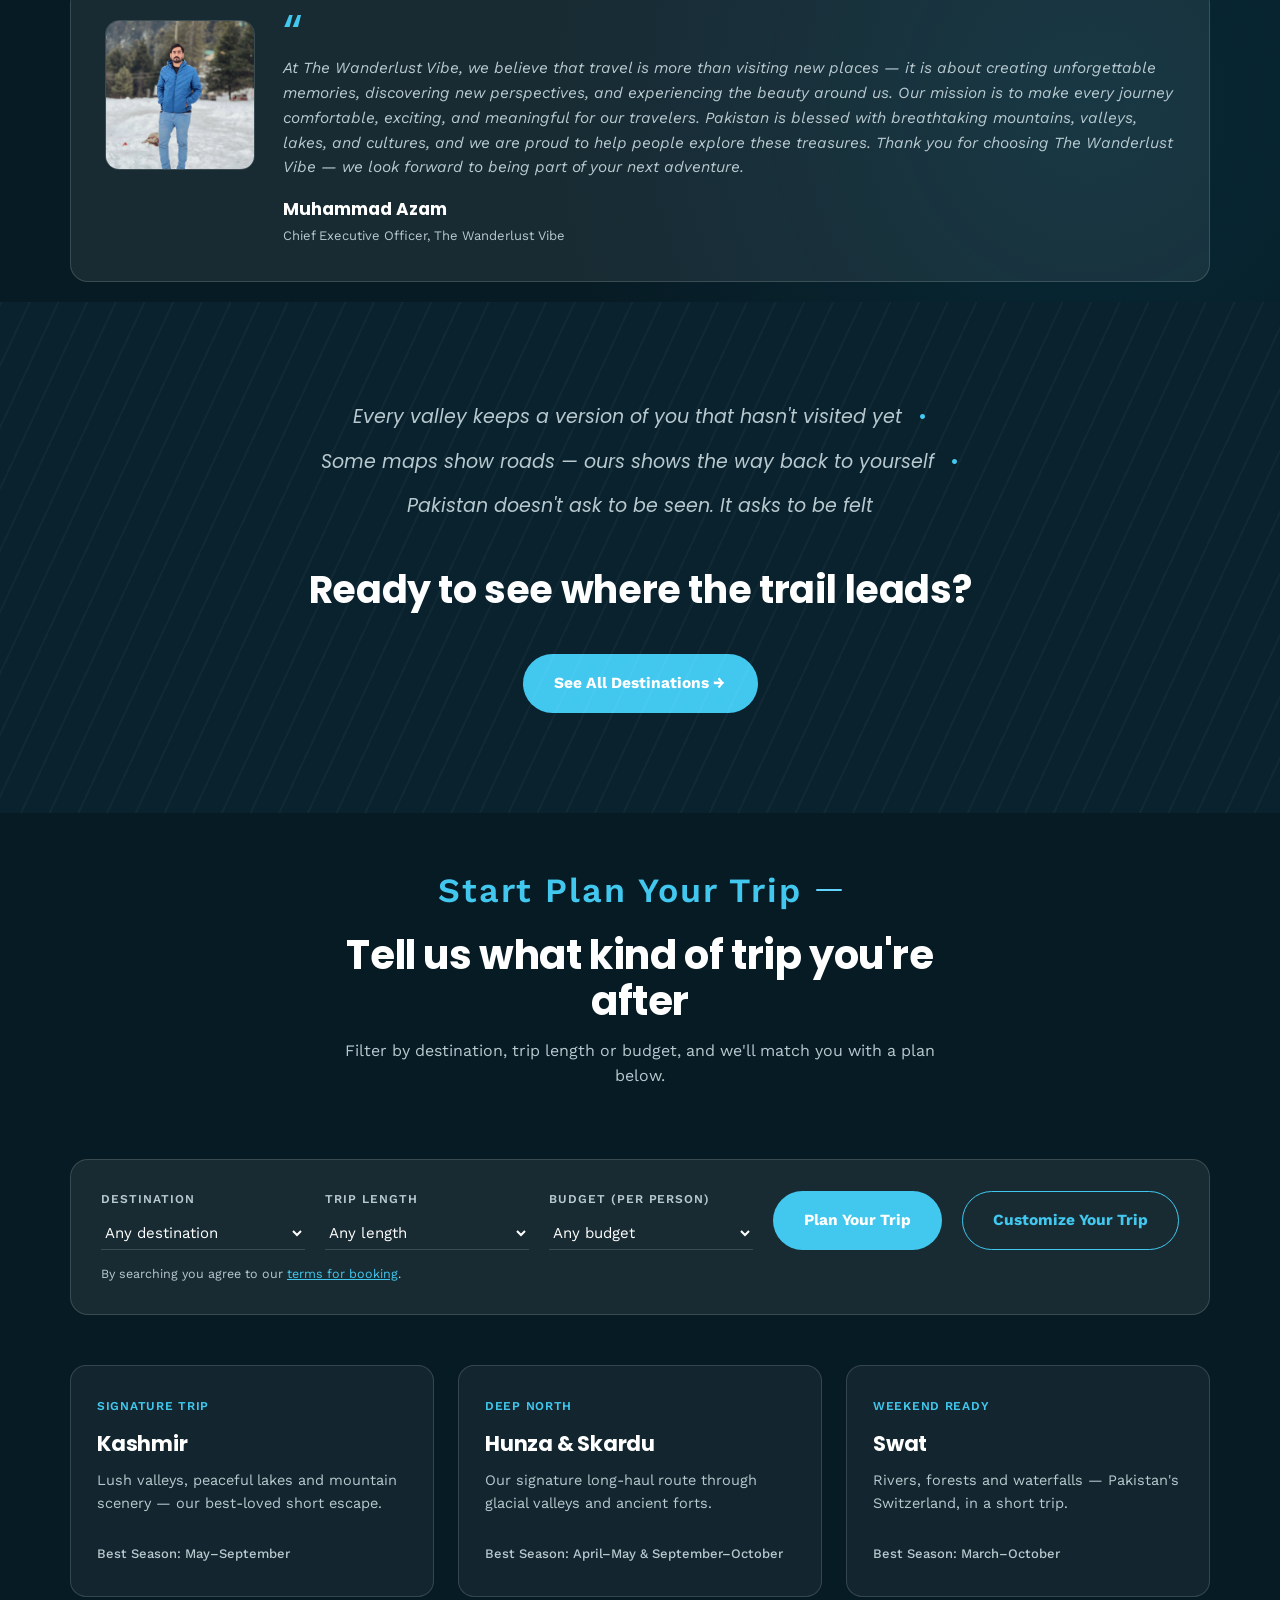
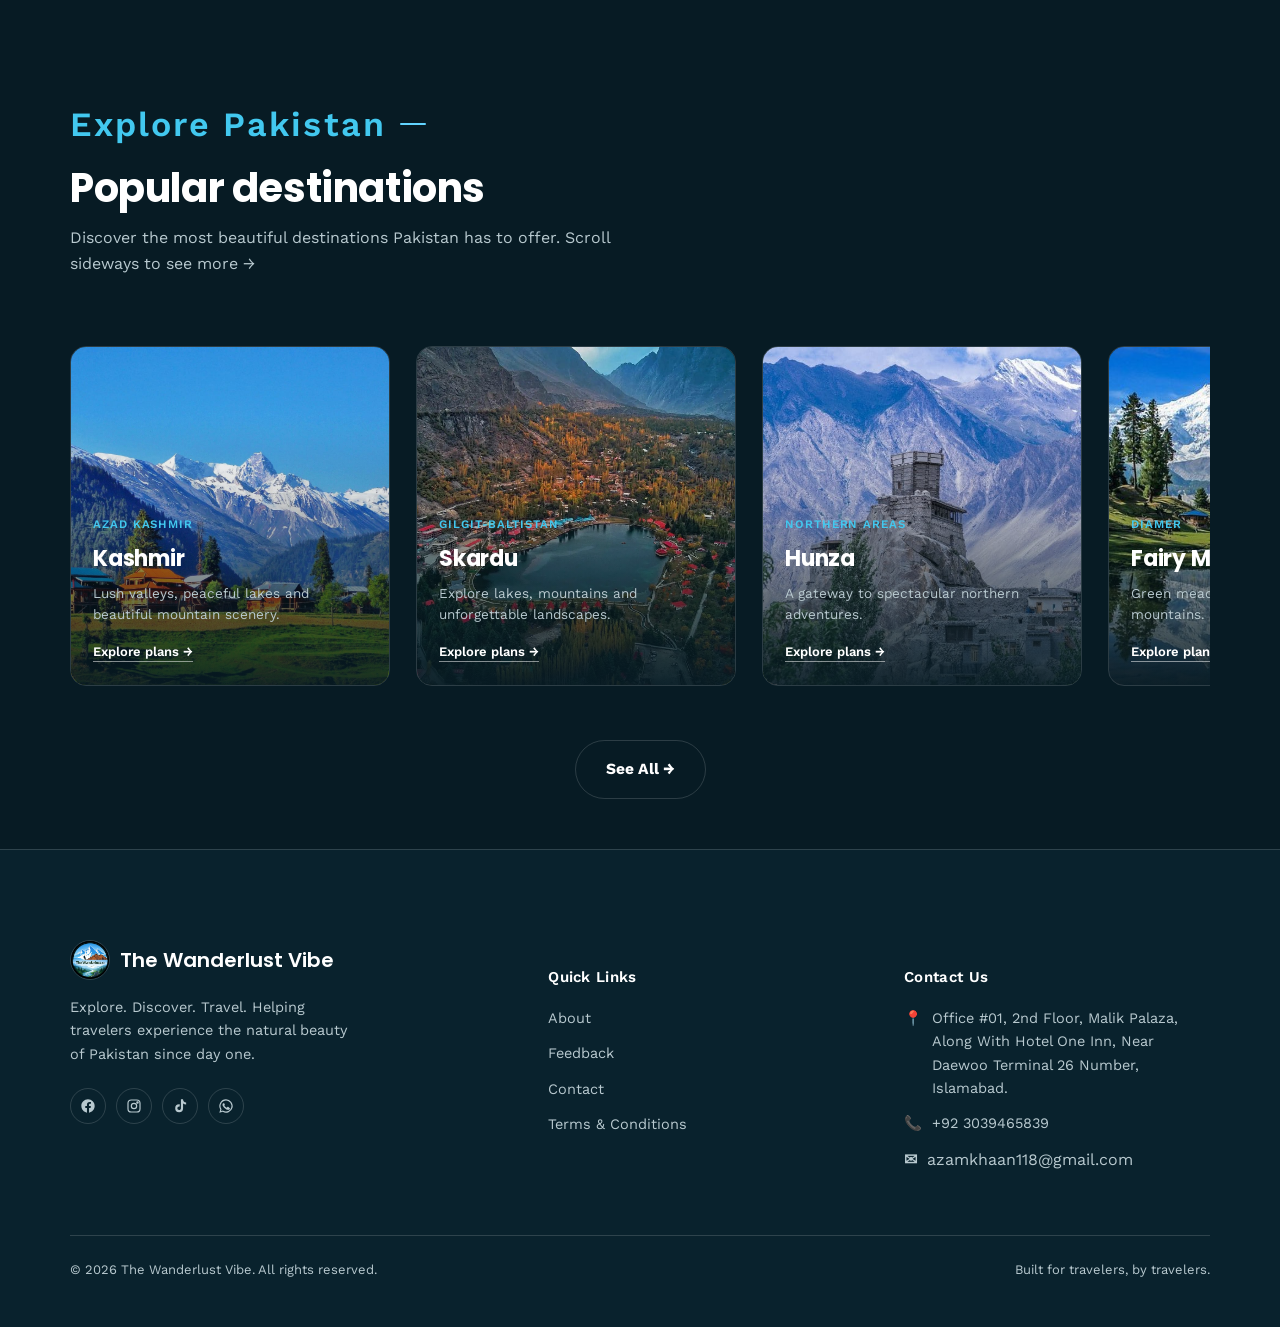
==== commit 6c99e23b: "Update index.html" ====
--- a/index.html
+++ b/index.html
@@ -91,7 +91,7 @@
     </div>
     <div class="hero-inner">
       <div class="trail">EXPLORE · DISCOVER · TRAVEL</div>
-      <h1>Discover The <em>Wanderlust</em> Vibe</h1>
+      <h1>Discover The <em>Wanderlust Vibe</em> </h1>
       <p class="lede">Explore the breathtaking beauty of Pakistan — from majestic mountains to peaceful valleys, planned
         down to the last detail.</p>
       <div class="hero-actions">
